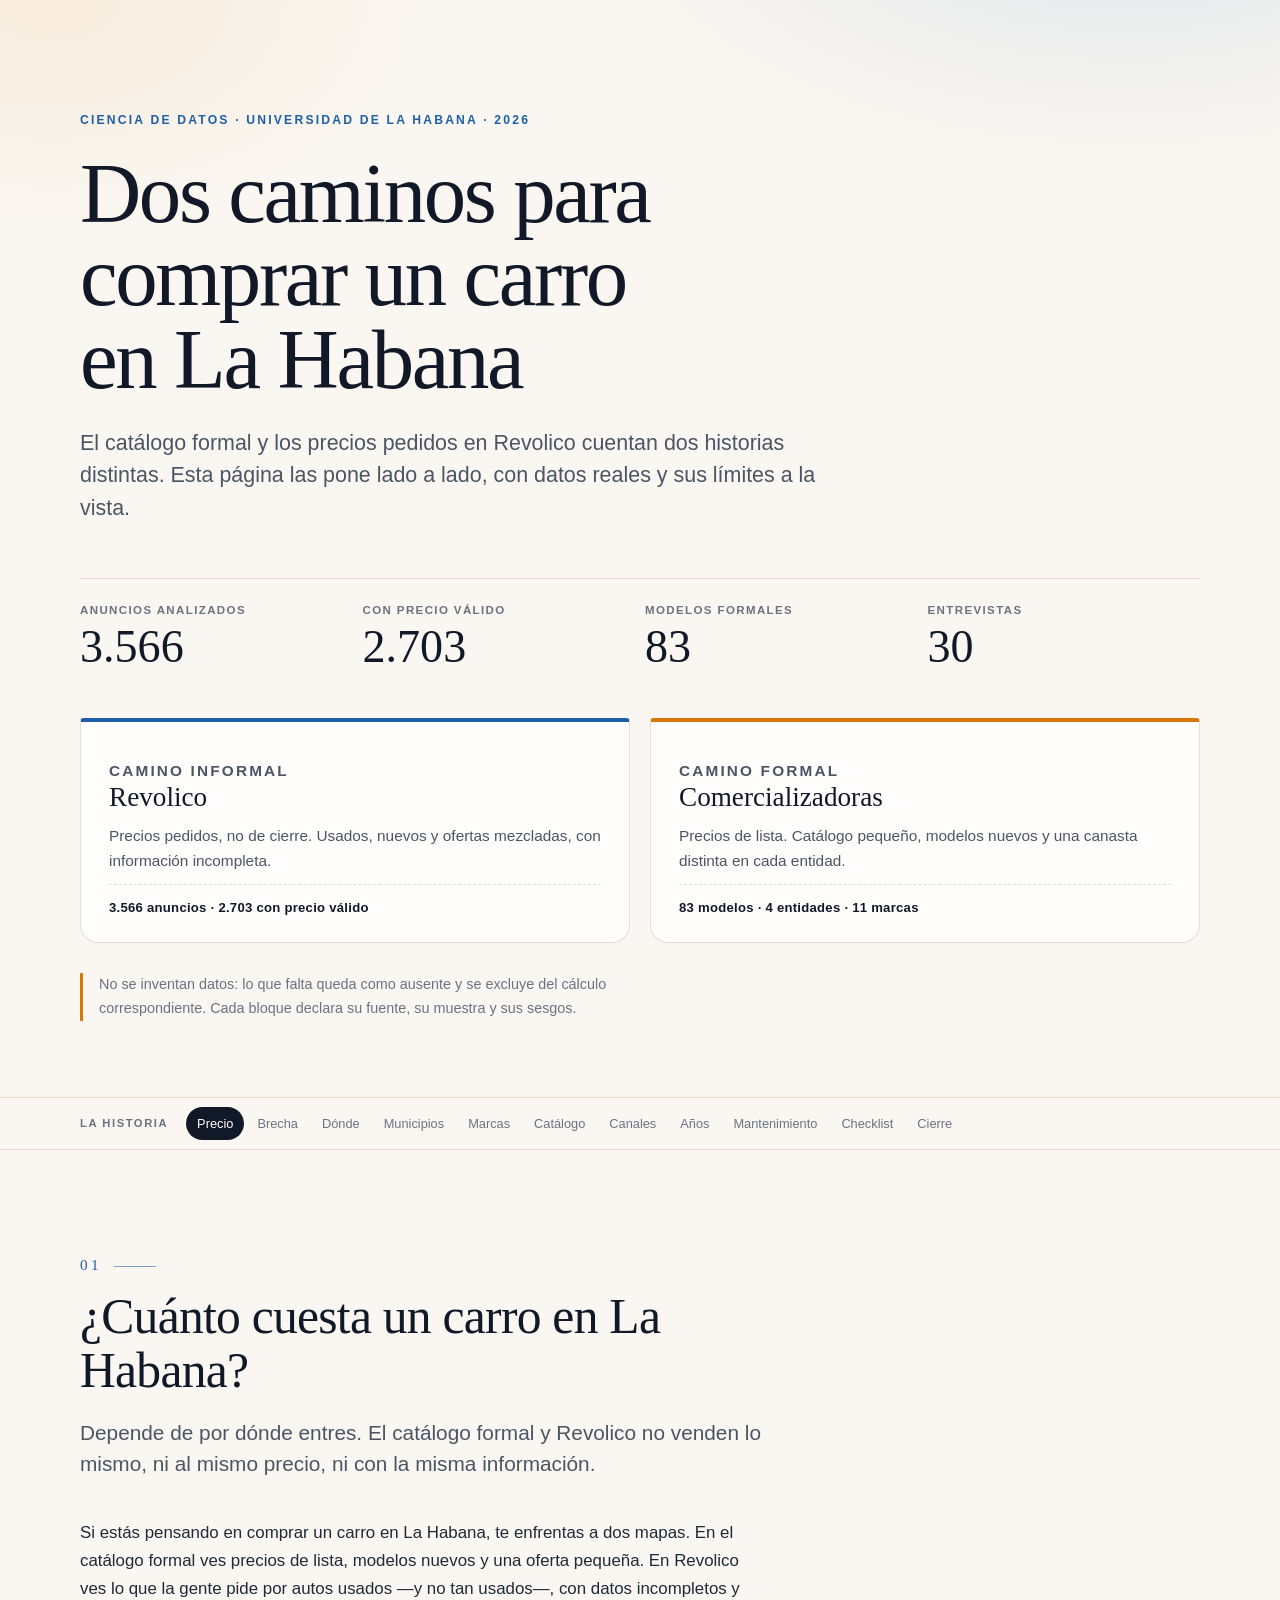
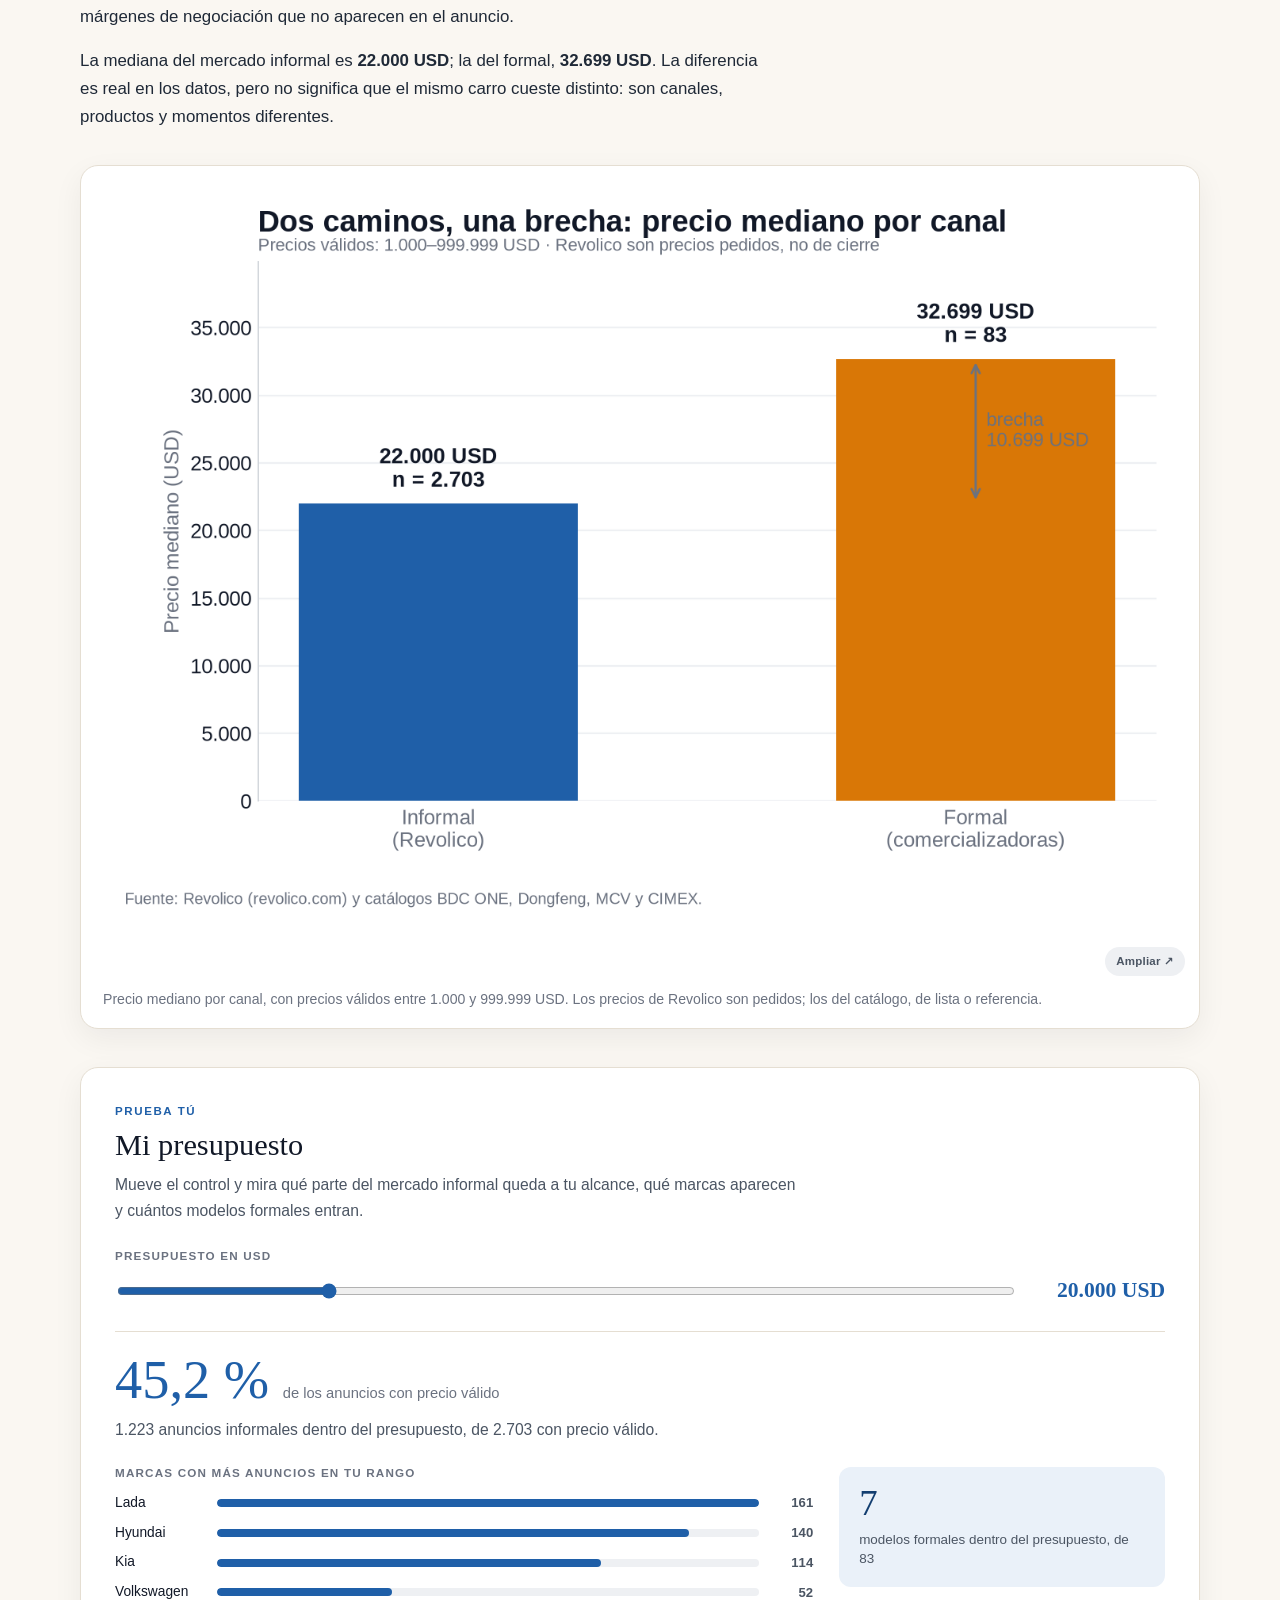
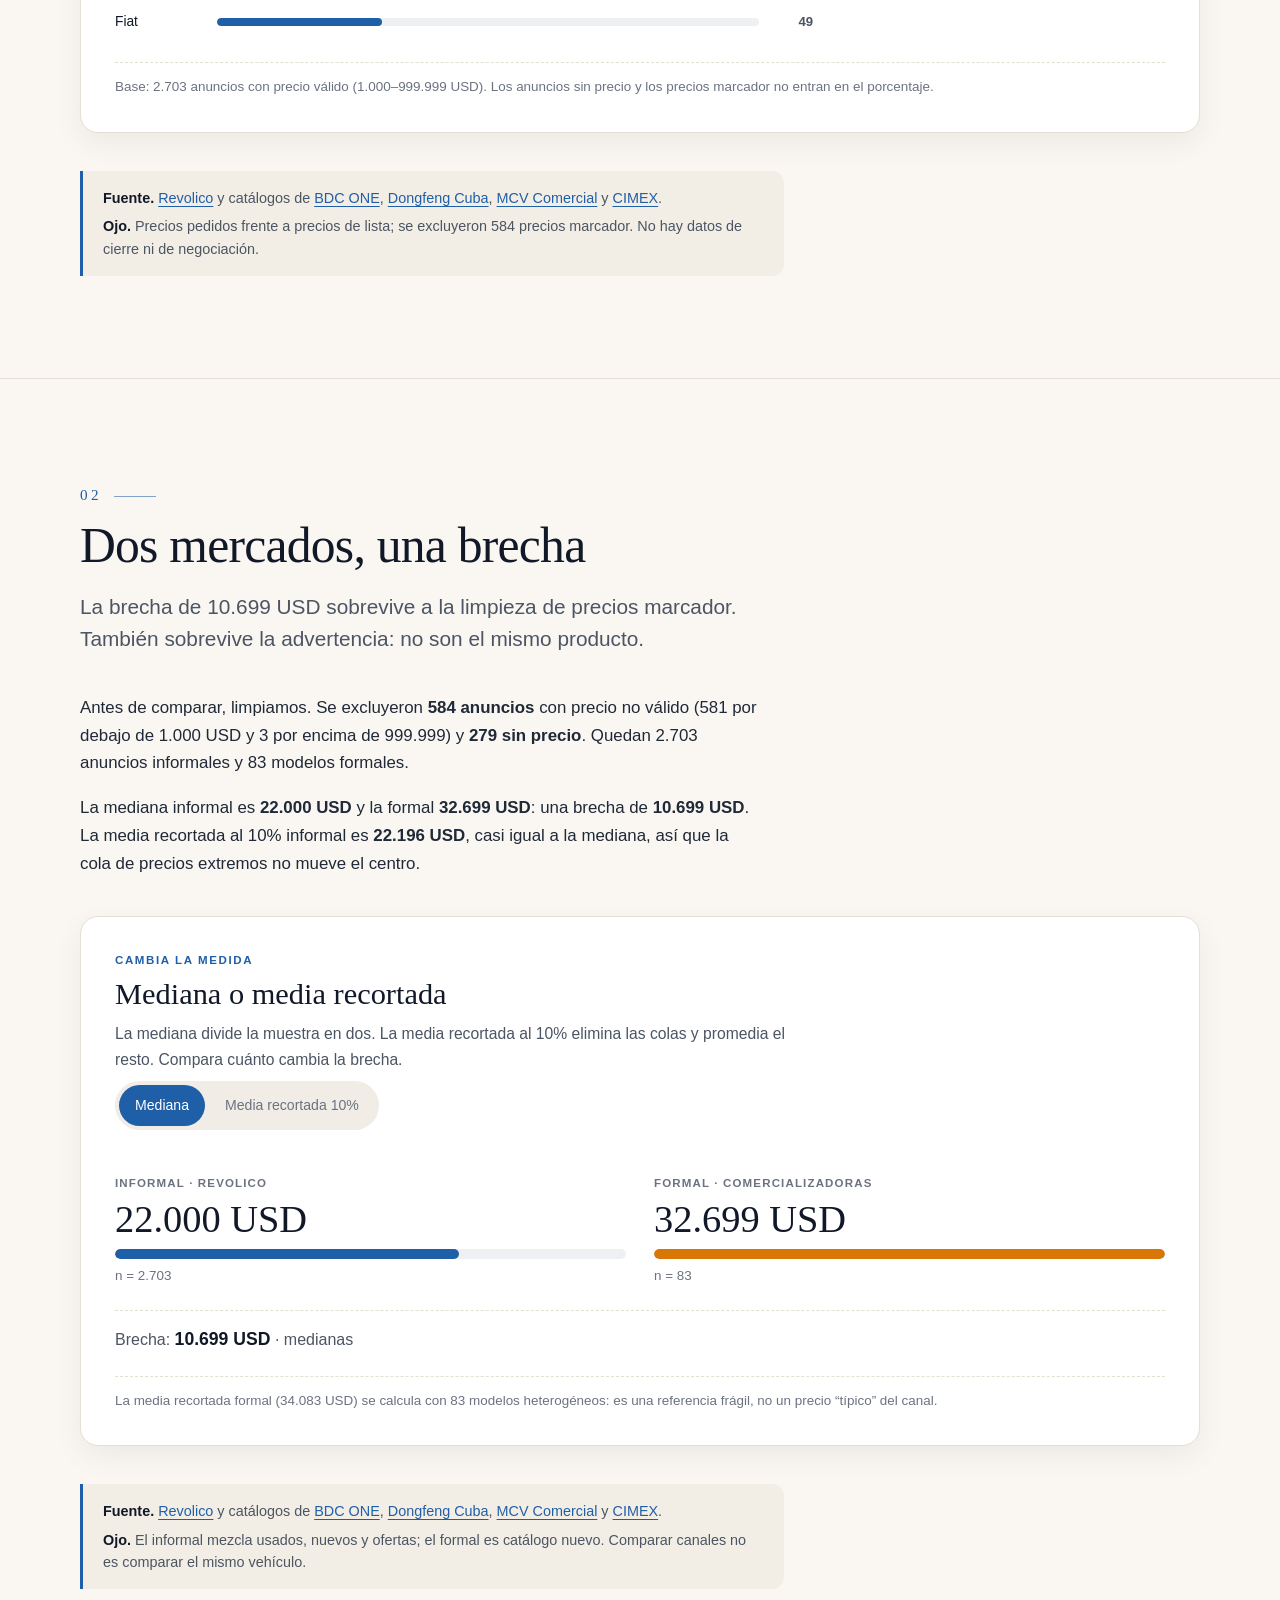
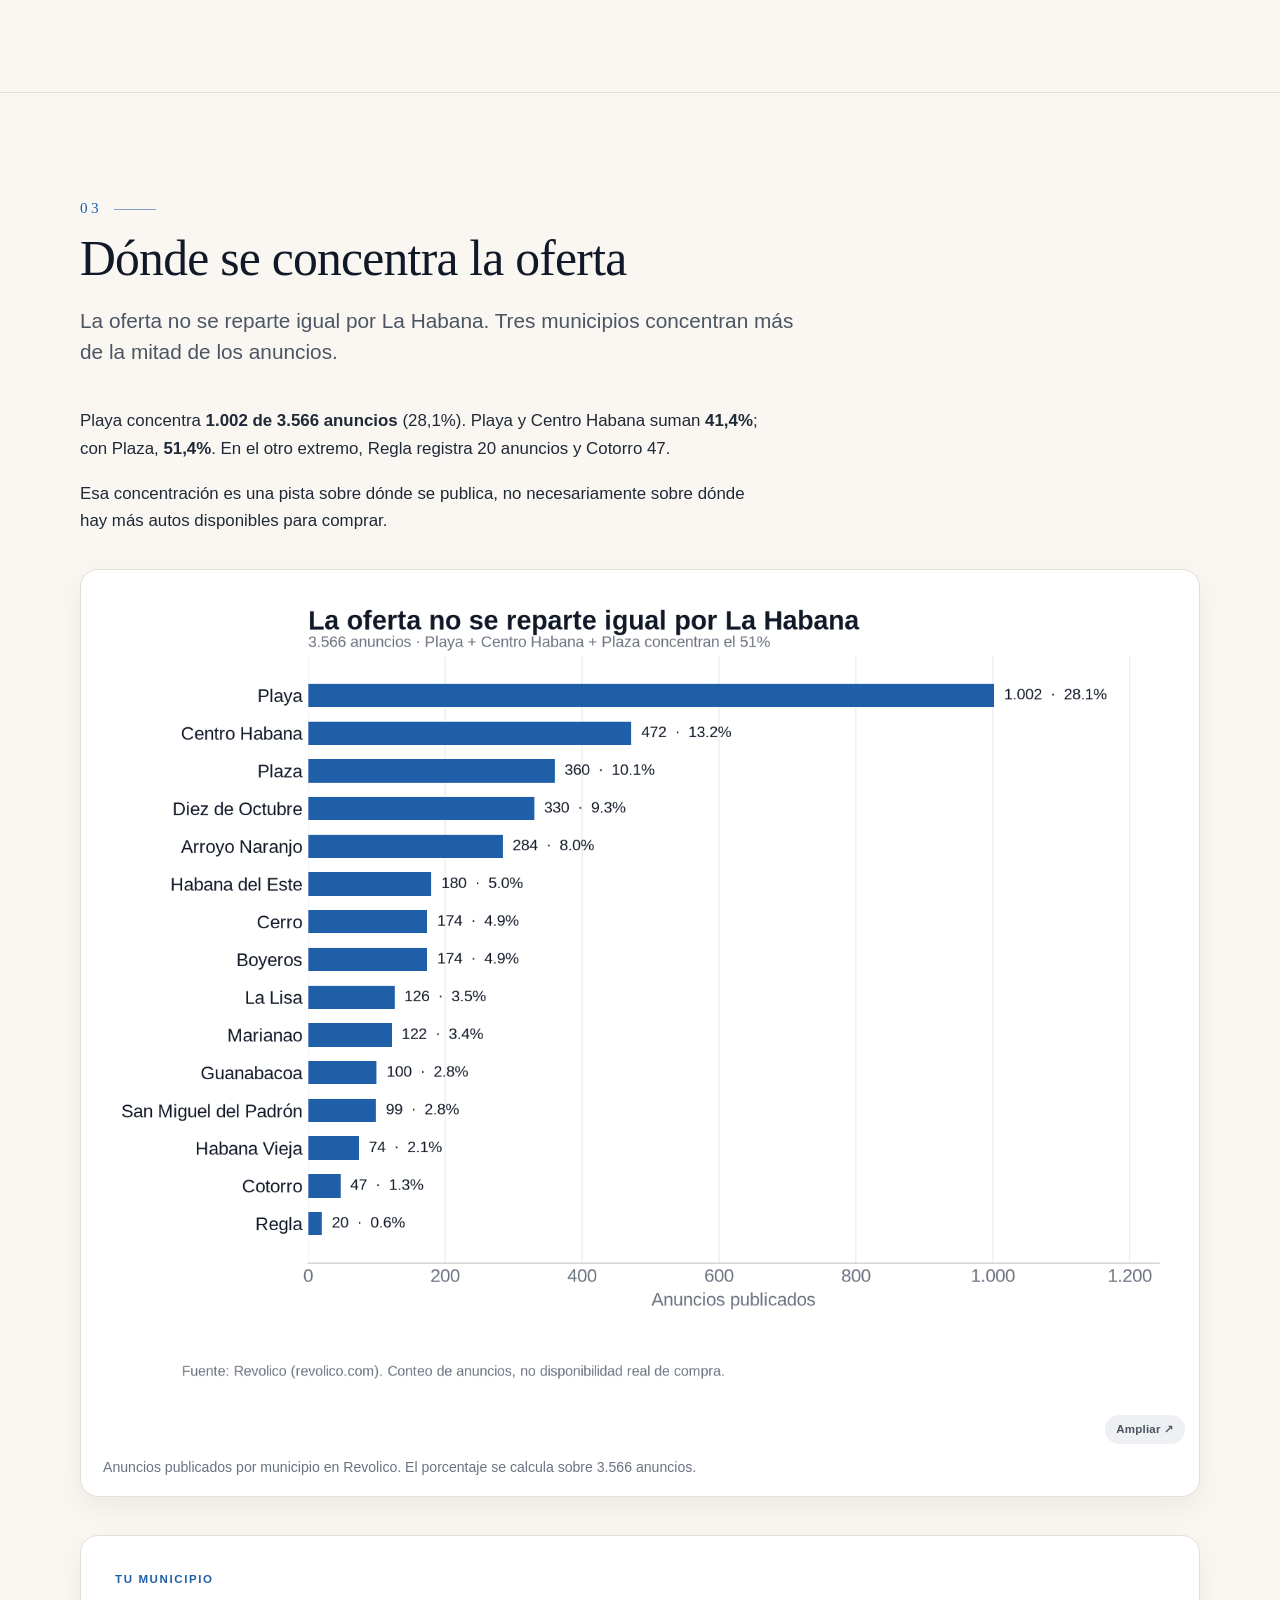
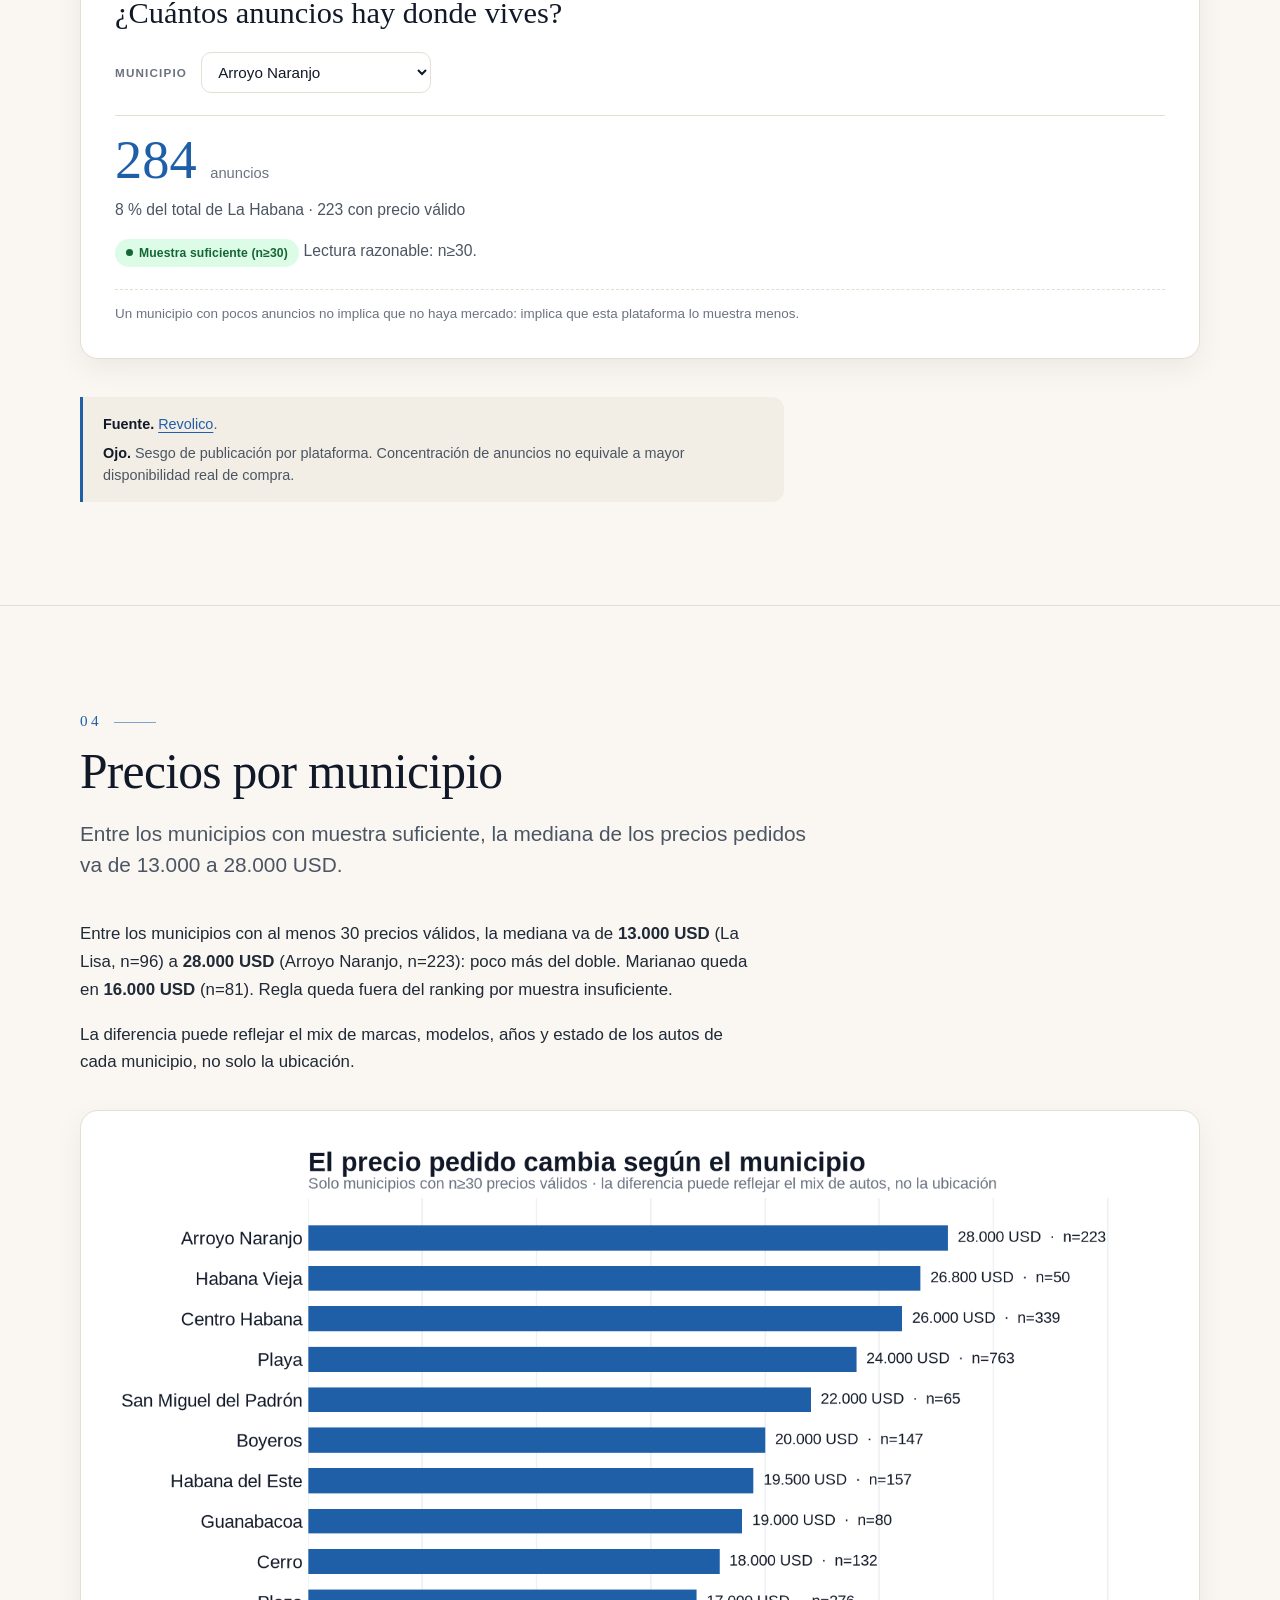
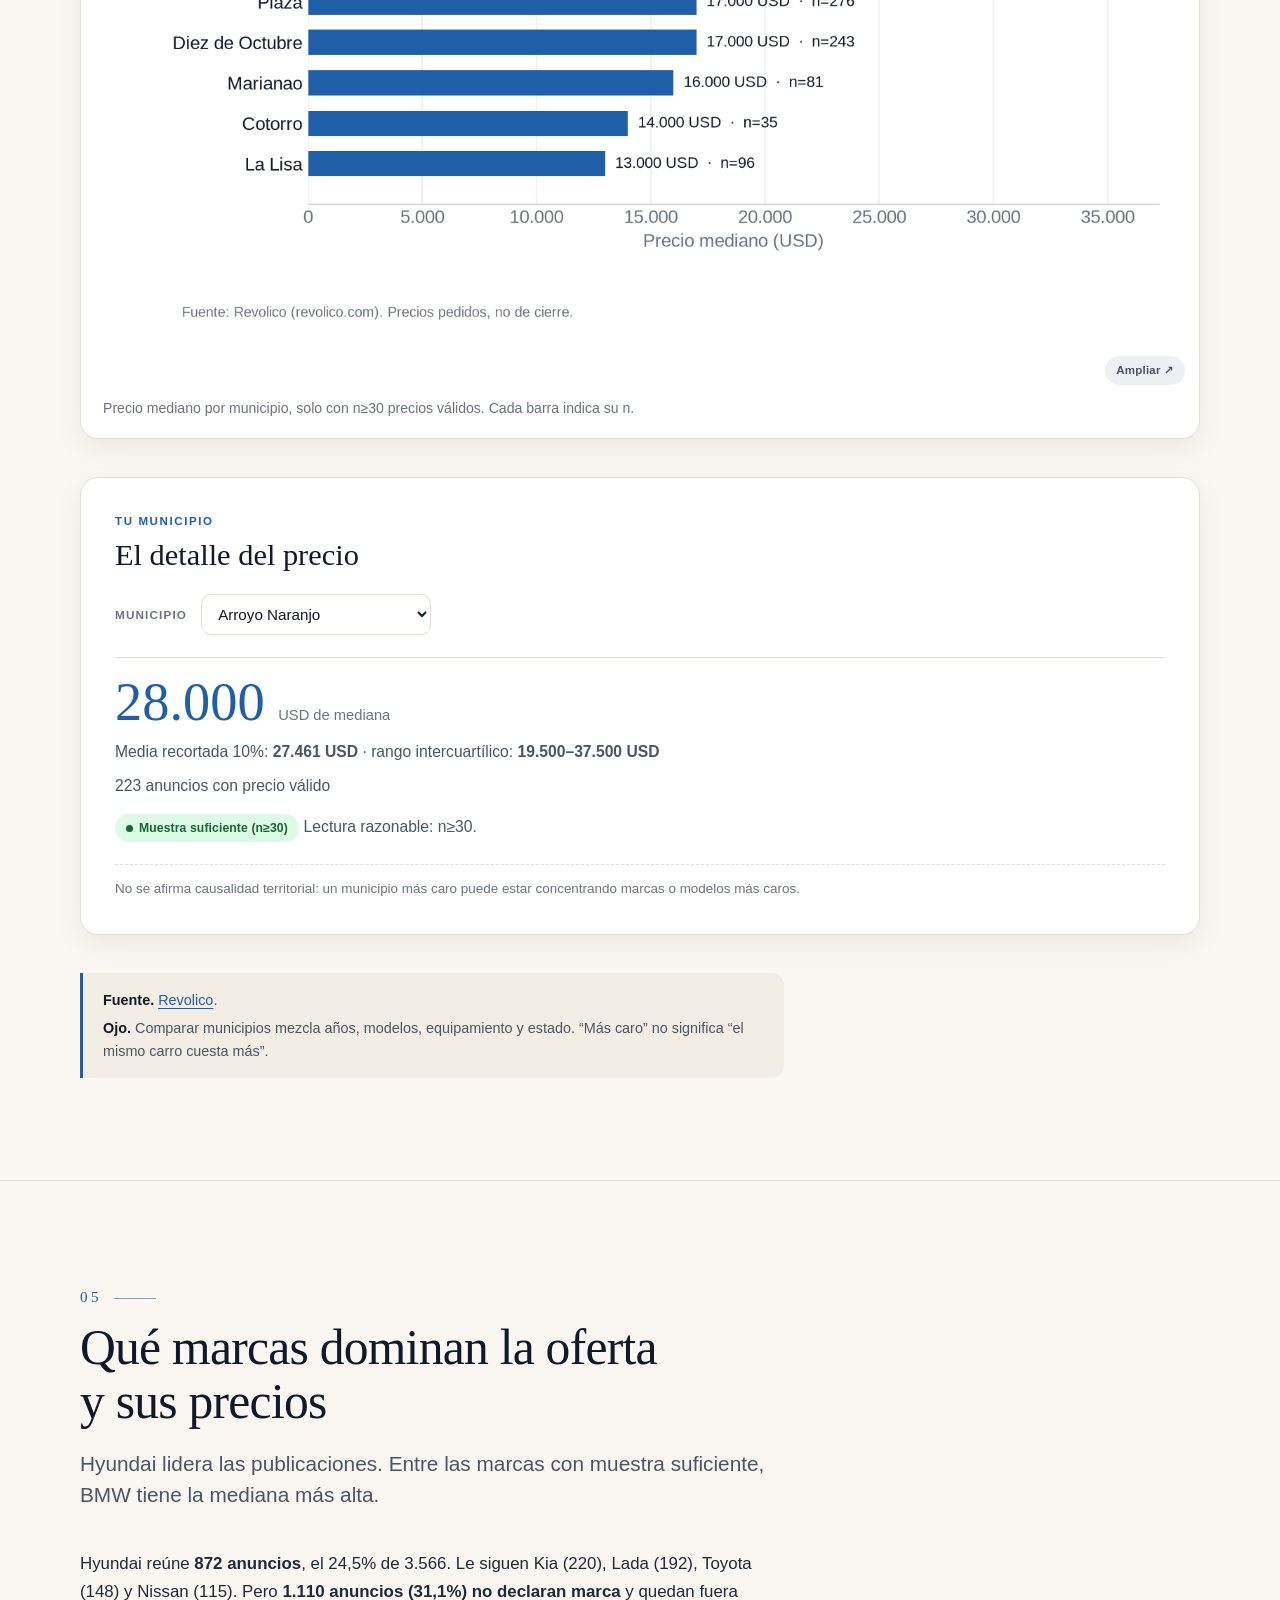
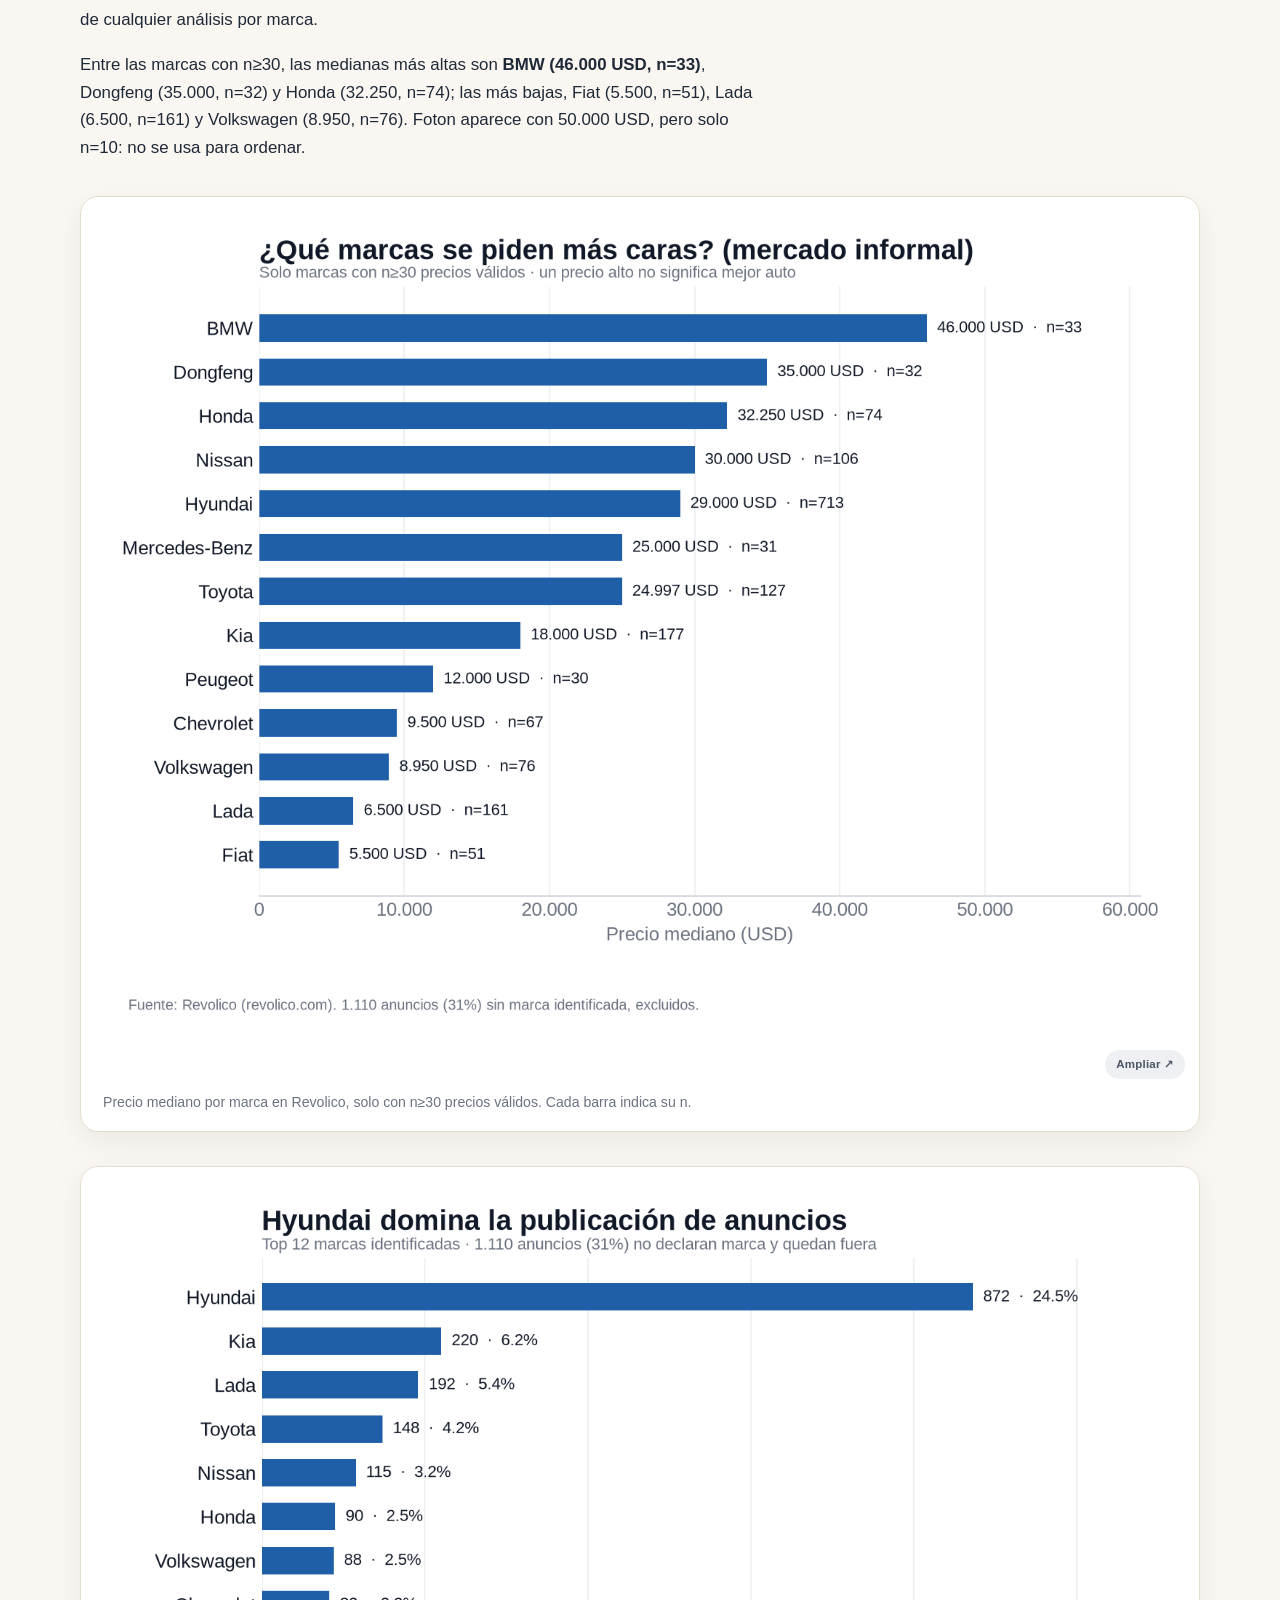
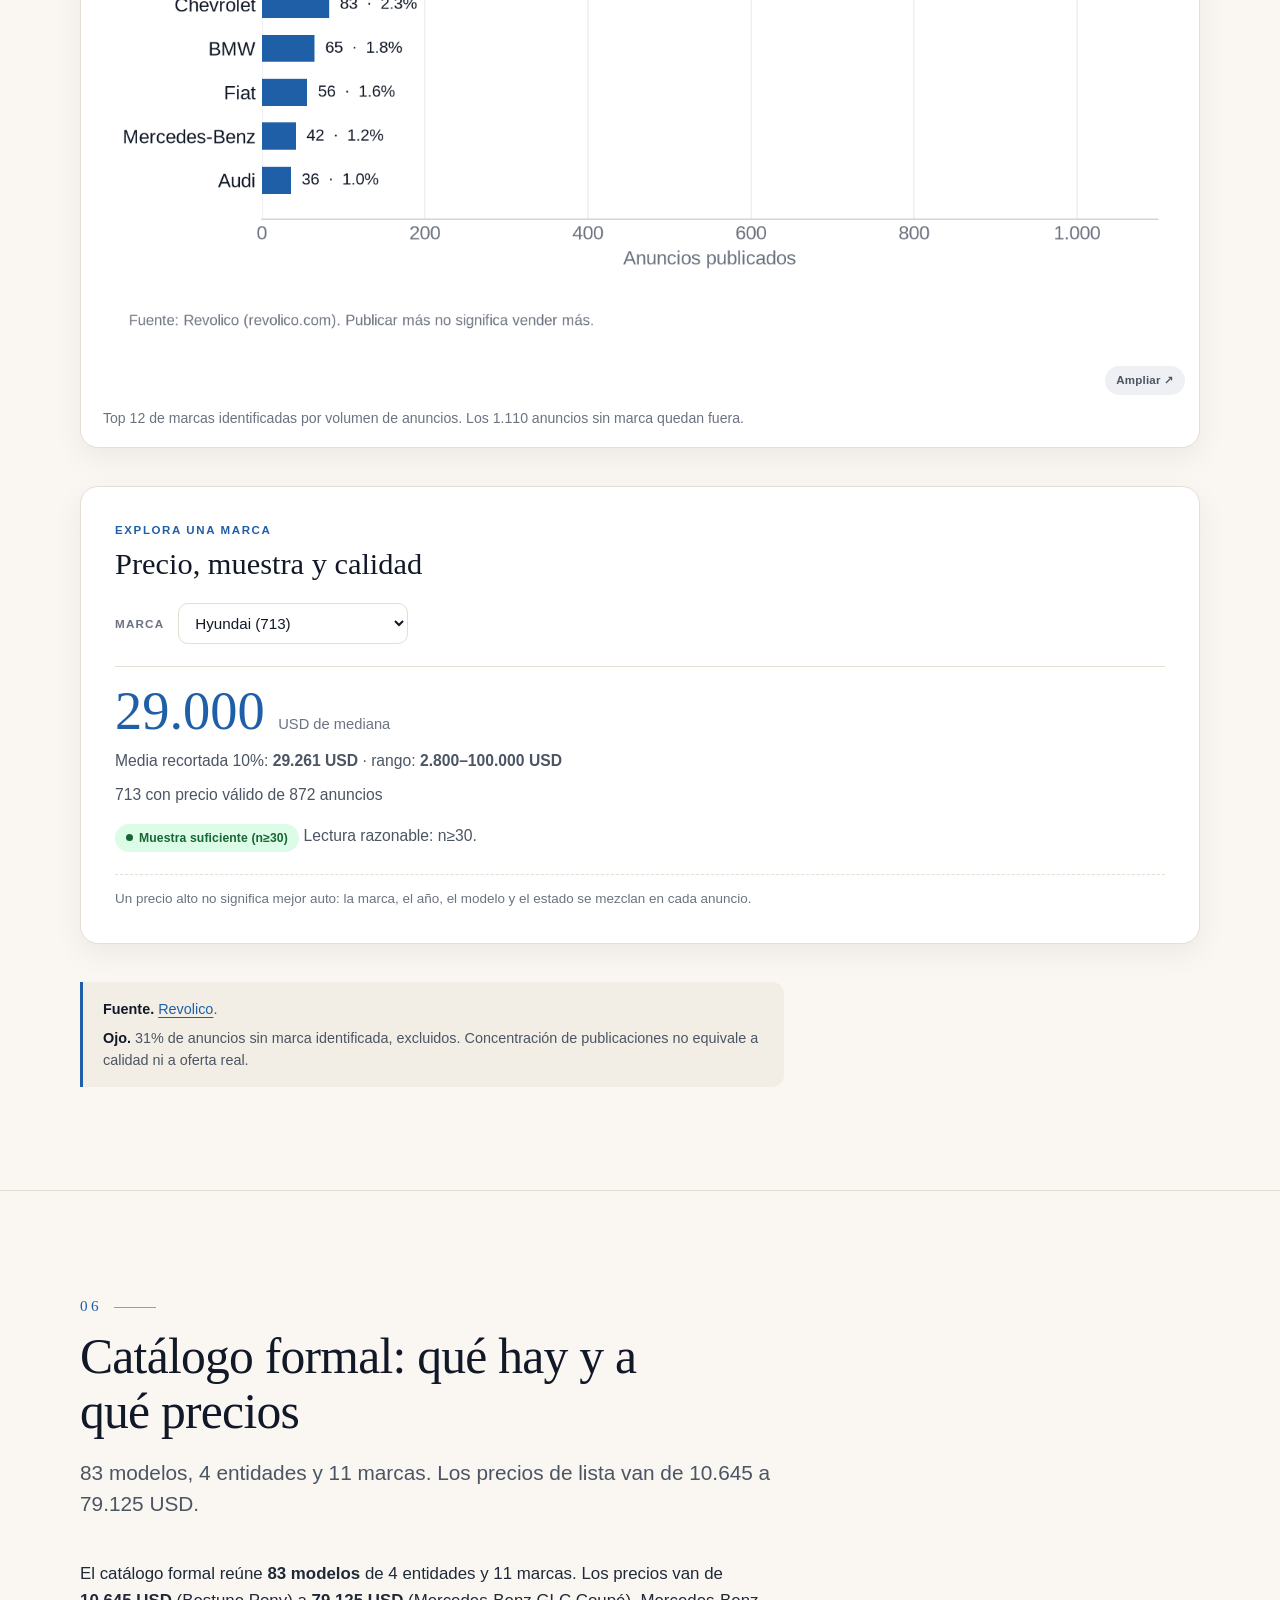
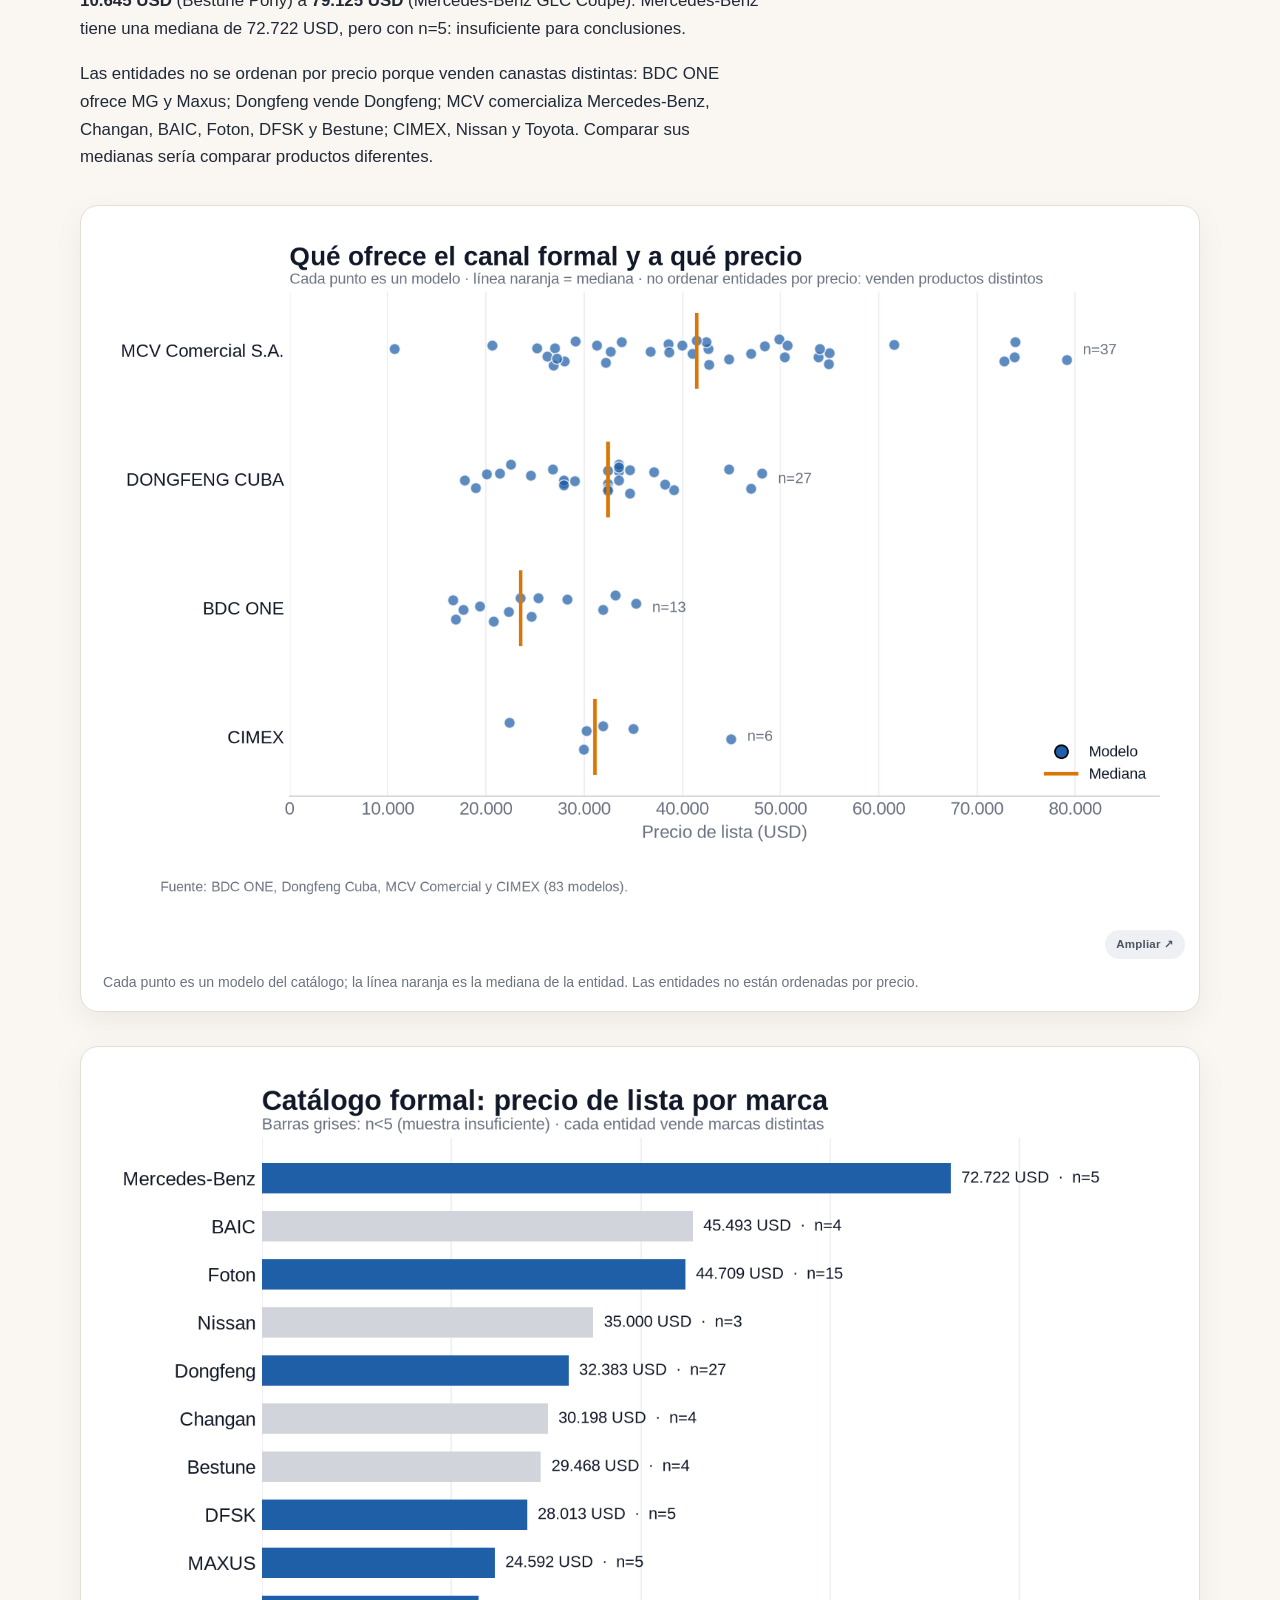
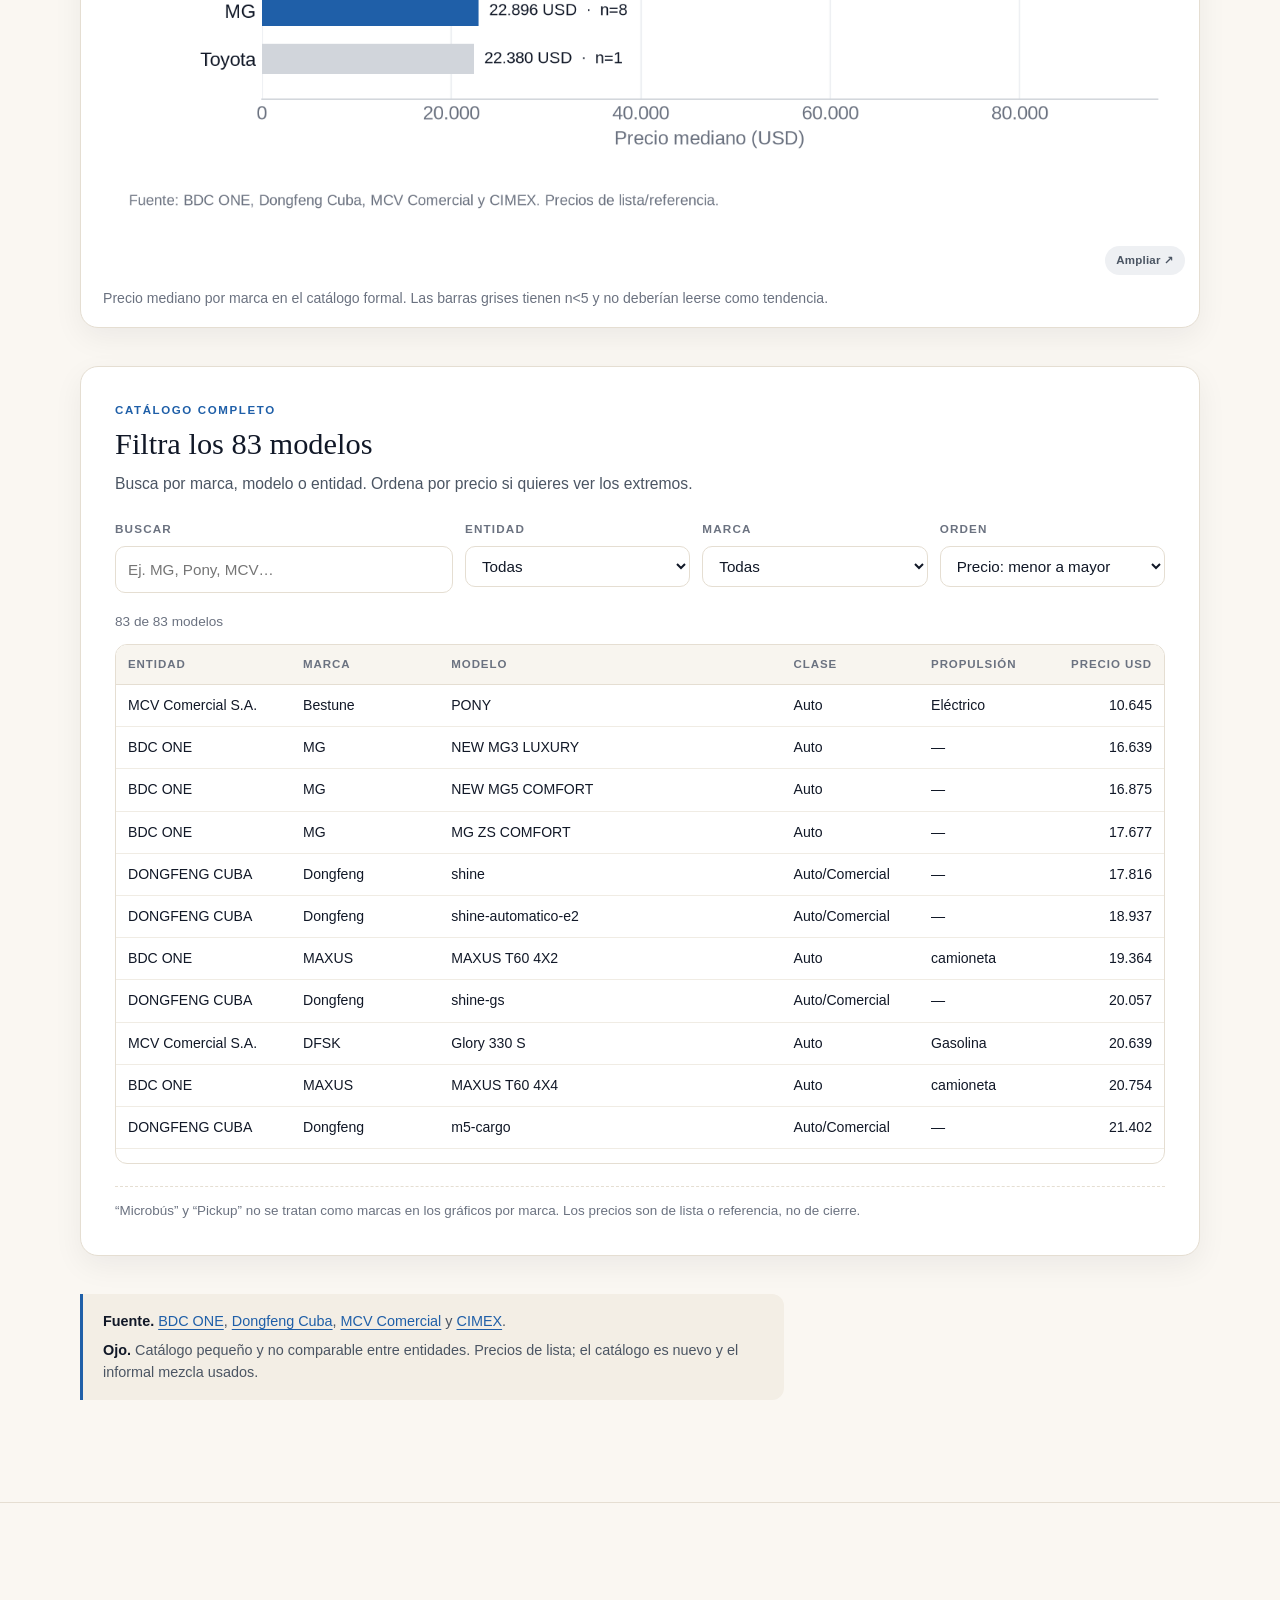
==== web/index.html @ fd392e7e "Subiendo web" ====
<!doctype html>
<html lang="es">
<head>
  <meta charset="utf-8">
  <meta name="viewport" content="width=device-width, initial-scale=1">
  <title>Dos caminos para comprar un carro en La Habana</title>
  <meta name="description" content="Historia de datos sobre el mercado automotriz de La Habana: precios del canal formal e informal, municipios, marcas, antigüedad y costo de mantenimiento.">
  <meta name="theme-color" content="#FAF7F2">
  <link rel="stylesheet" href="assets/css/estilos.css">
</head>
<body>
  <a class="saltar" href="#contenido">Saltar al contenido</a>
  <div class="progreso" aria-hidden="true"><span id="progreso"></span></div>

  <header class="portada" id="inicio">
    <div class="contenedor">
      <p class="eyebrow">Ciencia de Datos · Universidad de La Habana · 2026</p>
      <h1>Dos caminos para comprar un carro en La Habana</h1>
      <p class="dek">El catálogo formal y los precios pedidos en Revolico cuentan dos historias distintas. Esta página las pone lado a lado, con datos reales y sus límites a la vista.</p>

      <dl class="cifras" aria-label="Cifras de la investigación">
        <div><dt>Anuncios analizados</dt><dd>3.566</dd></div>
        <div><dt>Con precio válido</dt><dd>2.703</dd></div>
        <div><dt>Modelos formales</dt><dd>83</dd></div>
        <div><dt>Entrevistas</dt><dd>30</dd></div>
      </dl>

      <div class="caminos">
        <article class="camino camino--informal">
          <p class="camino__etiqueta">Camino informal</p>
          <h2>Revolico</h2>
          <p>Precios pedidos, no de cierre. Usados, nuevos y ofertas mezcladas, con información incompleta.</p>
          <p class="camino__dato">3.566 anuncios · 2.703 con precio válido</p>
        </article>
        <article class="camino camino--formal">
          <p class="camino__etiqueta">Camino formal</p>
          <h2>Comercializadoras</h2>
          <p>Precios de lista. Catálogo pequeño, modelos nuevos y una canasta distinta en cada entidad.</p>
          <p class="camino__dato">83 modelos · 4 entidades · 11 marcas</p>
        </article>
      </div>

      <p class="portada__nota">No se inventan datos: lo que falta queda como ausente y se excluye del cálculo correspondiente. Cada bloque declara su fuente, su muestra y sus sesgos.</p>
    </div>
  </header>

  <nav class="indice" aria-label="Índice de la historia">
    <div class="contenedor indice__interior">
      <span class="indice__titulo">La historia</span>
      <ol>
        <li><a href="#bloque-1">Precio</a></li>
        <li><a href="#bloque-2">Brecha</a></li>
        <li><a href="#bloque-3">Dónde</a></li>
        <li><a href="#bloque-4">Municipios</a></li>
        <li><a href="#bloque-5">Marcas</a></li>
        <li><a href="#bloque-6">Catálogo</a></li>
        <li><a href="#bloque-7">Canales</a></li>
        <li><a href="#bloque-8">Años</a></li>
        <li><a href="#bloque-9">Mantenimiento</a></li>
        <li><a href="#bloque-10">Checklist</a></li>
        <li><a href="#bloque-11">Cierre</a></li>
      </ol>
    </div>
  </nav>

  <main id="contenido">
    <!-- BLOQUE 1 -->
    <section class="bloque" id="bloque-1" aria-labelledby="t1">
      <div class="contenedor">
        <header class="bloque__cabecera">
          <p class="bloque__numero">01</p>
          <h2 id="t1">¿Cuánto cuesta un carro en La Habana?</h2>
          <p class="entradilla">Depende de por dónde entres. El catálogo formal y Revolico no venden lo mismo, ni al mismo precio, ni con la misma información.</p>
        </header>

        <div class="prosa">
          <p>Si estás pensando en comprar un carro en La Habana, te enfrentas a dos mapas. En el catálogo formal ves precios de lista, modelos nuevos y una oferta pequeña. En Revolico ves lo que la gente pide por autos usados —y no tan usados—, con datos incompletos y márgenes de negociación que no aparecen en el anuncio.</p>
          <p>La mediana del mercado informal es <strong>22.000 USD</strong>; la del formal, <strong>32.699 USD</strong>. La diferencia es real en los datos, pero no significa que el mismo carro cueste distinto: son canales, productos y momentos diferentes.</p>
        </div>

        <figure class="figura">
          <img src="img/01_brecha_formal_vs_informal.png" alt="Gráfico de barras: precio mediano informal de 22.000 USD con 2.703 anuncios, frente a 32.699 USD formal con 83 modelos; la brecha es de 10.699 USD." width="1375" height="955" decoding="async">
          <figcaption>Precio mediano por canal, con precios válidos entre 1.000 y 999.999 USD. Los precios de Revolico son pedidos; los del catálogo, de lista o referencia.</figcaption>
        </figure>

        <section class="interactivo" aria-labelledby="t-presupuesto">
          <header class="interactivo__cabecera">
            <p class="interactivo__etiqueta">Prueba tú</p>
            <h3 id="t-presupuesto">Mi presupuesto</h3>
            <p>Mueve el control y mira qué parte del mercado informal queda a tu alcance, qué marcas aparecen y cuántos modelos formales entran.</p>
          </header>

          <div class="control">
            <label for="presupuesto">Presupuesto en USD</label>
            <div class="control__fila">
              <input type="range" id="presupuesto" min="2000" max="80000" step="500" value="20000">
              <output for="presupuesto" id="presupuesto-valor" class="control__valor">20.000 USD</output>
            </div>
          </div>

          <div class="resultado" aria-live="polite">
            <p class="resultado__grande"><span id="presupuesto-pct">45,2 %</span> <span class="resultado__sufijo">de los anuncios con precio válido</span></p>
            <p id="presupuesto-resumen" class="resultado__texto">1.223 anuncios informales dentro del presupuesto.</p>
            <div class="columnas">
              <div>
                <h4>Marcas con más anuncios en tu rango</h4>
                <ul id="presupuesto-marcas" class="lista-barras"></ul>
              </div>
              <div class="tarjeta-cifra">
                <p class="tarjeta-cifra__numero" id="presupuesto-formales">7</p>
                <p class="tarjeta-cifra__texto">modelos formales dentro del presupuesto, de 83</p>
              </div>
            </div>
          </div>
          <p class="interactivo__nota">Base: 2.703 anuncios con precio válido (1.000–999.999 USD). Los anuncios sin precio y los precios marcador no entran en el porcentaje.</p>
        </section>

        <aside class="metodo">
          <p><strong>Fuente.</strong> <a href="https://www.revolico.com" target="_blank" rel="noopener noreferrer">Revolico</a> y catálogos de <a href="https://bdcone.online" target="_blank" rel="noopener noreferrer">BDC ONE</a>, <a href="https://dongfengqba.com" target="_blank" rel="noopener noreferrer">Dongfeng Cuba</a>, <a href="https://mcvcommercial.com" target="_blank" rel="noopener noreferrer">MCV Comercial</a> y <a href="https://cimex.cu" target="_blank" rel="noopener noreferrer">CIMEX</a>.</p>
          <p><strong>Ojo.</strong> Precios pedidos frente a precios de lista; se excluyeron 584 precios marcador. No hay datos de cierre ni de negociación.</p>
        </aside>
      </div>
    </section>

    <!-- BLOQUE 2 -->
    <section class="bloque" id="bloque-2" aria-labelledby="t2">
      <div class="contenedor">
        <header class="bloque__cabecera">
          <p class="bloque__numero">02</p>
          <h2 id="t2">Dos mercados, una brecha</h2>
          <p class="entradilla">La brecha de 10.699 USD sobrevive a la limpieza de precios marcador. También sobrevive la advertencia: no son el mismo producto.</p>
        </header>

        <div class="prosa">
          <p>Antes de comparar, limpiamos. Se excluyeron <strong>584 anuncios</strong> con precio no válido (581 por debajo de 1.000 USD y 3 por encima de 999.999) y <strong>279 sin precio</strong>. Quedan 2.703 anuncios informales y 83 modelos formales.</p>
          <p>La mediana informal es <strong>22.000 USD</strong> y la formal <strong>32.699 USD</strong>: una brecha de <strong>10.699 USD</strong>. La media recortada al 10% informal es <strong>22.196 USD</strong>, casi igual a la mediana, así que la cola de precios extremos no mueve el centro.</p>
        </div>

        <section class="interactivo" aria-labelledby="t-variante">
          <header class="interactivo__cabecera">
            <p class="interactivo__etiqueta">Cambia la medida</p>
            <h3 id="t-variante">Mediana o media recortada</h3>
            <p>La mediana divide la muestra en dos. La media recortada al 10% elimina las colas y promedia el resto. Compara cuánto cambia la brecha.</p>
          </header>

          <div class="segmentado" role="group" aria-label="Medida de precio">
            <button type="button" class="segmentado__boton activo" data-variante="mediana" aria-pressed="true">Mediana</button>
            <button type="button" class="segmentado__boton" data-variante="recortada" aria-pressed="false">Media recortada 10%</button>
          </div>

          <div class="comparador" aria-live="polite">
            <div class="comparador__lado">
              <p class="comparador__canal">Informal · Revolico</p>
              <p class="comparador__numero" id="brecha-informal">22.000 USD</p>
              <div class="barra"><span id="barra-informal" style="width:67%"></span></div>
              <p class="comparador__n">n = 2.703</p>
            </div>
            <div class="comparador__lado">
              <p class="comparador__canal">Formal · comercializadoras</p>
              <p class="comparador__numero" id="brecha-formal">32.699 USD</p>
              <div class="barra"><span id="barra-formal" style="width:100%"></span></div>
              <p class="comparador__n">n = 83</p>
            </div>
          </div>
          <p class="comparador__diferencia">Brecha: <strong id="brecha-diferencia">10.699 USD</strong> <span id="brecha-etiqueta">· medianas</span></p>
          <p class="interactivo__nota">La media recortada formal (34.083 USD) se calcula con 83 modelos heterogéneos: es una referencia frágil, no un precio “típico” del canal.</p>
        </section>

        <aside class="metodo">
          <p><strong>Fuente.</strong> <a href="https://www.revolico.com" target="_blank" rel="noopener noreferrer">Revolico</a> y catálogos de <a href="https://bdcone.online" target="_blank" rel="noopener noreferrer">BDC ONE</a>, <a href="https://dongfengqba.com" target="_blank" rel="noopener noreferrer">Dongfeng Cuba</a>, <a href="https://mcvcommercial.com" target="_blank" rel="noopener noreferrer">MCV Comercial</a> y <a href="https://cimex.cu" target="_blank" rel="noopener noreferrer">CIMEX</a>.</p>
          <p><strong>Ojo.</strong> El informal mezcla usados, nuevos y ofertas; el formal es catálogo nuevo. Comparar canales no es comparar el mismo vehículo.</p>
        </aside>
      </div>
    </section>

    <!-- BLOQUE 3 -->
    <section class="bloque" id="bloque-3" aria-labelledby="t3">
      <div class="contenedor">
        <header class="bloque__cabecera">
          <p class="bloque__numero">03</p>
          <h2 id="t3">Dónde se concentra la oferta</h2>
          <p class="entradilla">La oferta no se reparte igual por La Habana. Tres municipios concentran más de la mitad de los anuncios.</p>
        </header>

        <div class="prosa">
          <p>Playa concentra <strong>1.002 de 3.566 anuncios</strong> (28,1%). Playa y Centro Habana suman <strong>41,4%</strong>; con Plaza, <strong>51,4%</strong>. En el otro extremo, Regla registra 20 anuncios y Cotorro 47.</p>
          <p>Esa concentración es una pista sobre dónde se publica, no necesariamente sobre dónde hay más autos disponibles para comprar.</p>
        </div>

        <figure class="figura">
          <img src="img/a_estructura_concentracion_municipio.png" alt="Barras horizontales con los anuncios por municipio: Playa 1.002, Centro Habana 472, Plaza 360, Diez de Octubre 330 y el resto por debajo." width="1553" height="1169" loading="lazy" decoding="async">
          <figcaption>Anuncios publicados por municipio en Revolico. El porcentaje se calcula sobre 3.566 anuncios.</figcaption>
        </figure>

        <section class="interactivo" aria-labelledby="t-municipio-conteo">
          <header class="interactivo__cabecera">
            <p class="interactivo__etiqueta">Tu municipio</p>
            <h3 id="t-municipio-conteo">¿Cuántos anuncios hay donde vives?</h3>
          </header>
          <div class="control control--inline">
            <label for="municipio-conteo">Municipio</label>
            <select id="municipio-conteo"></select>
          </div>
          <div class="resultado resultado--compacto" aria-live="polite">
            <p class="resultado__grande"><span id="mc-anuncios">1.002</span> <span class="resultado__sufijo">anuncios</span></p>
            <p class="resultado__texto"><span id="mc-pct">28,1 %</span> del total de La Habana · <span id="mc-precio-n">763</span> con precio válido</p>
            <p id="mc-calidad" class="calidad"></p>
          </div>
          <p class="interactivo__nota">Un municipio con pocos anuncios no implica que no haya mercado: implica que esta plataforma lo muestra menos.</p>
        </section>

        <aside class="metodo">
          <p><strong>Fuente.</strong> <a href="https://www.revolico.com" target="_blank" rel="noopener noreferrer">Revolico</a>.</p>
          <p><strong>Ojo.</strong> Sesgo de publicación por plataforma. Concentración de anuncios no equivale a mayor disponibilidad real de compra.</p>
        </aside>
      </div>
    </section>

    <!-- BLOQUE 4 -->
    <section class="bloque" id="bloque-4" aria-labelledby="t4">
      <div class="contenedor">
        <header class="bloque__cabecera">
          <p class="bloque__numero">04</p>
          <h2 id="t4">Precios por municipio</h2>
          <p class="entradilla">Entre los municipios con muestra suficiente, la mediana de los precios pedidos va de 13.000 a 28.000 USD.</p>
        </header>

        <div class="prosa">
          <p>Entre los municipios con al menos 30 precios válidos, la mediana va de <strong>13.000 USD</strong> (La Lisa, n=96) a <strong>28.000 USD</strong> (Arroyo Naranjo, n=223): poco más del doble. Marianao queda en <strong>16.000 USD</strong> (n=81). Regla queda fuera del ranking por muestra insuficiente.</p>
          <p>La diferencia puede reflejar el mix de marcas, modelos, años y estado de los autos de cada municipio, no solo la ubicación.</p>
        </div>

        <figure class="figura">
          <img src="img/02_mediana_precio_por_municipio.png" alt="Barras horizontales del precio mediano por municipio: Arroyo Naranjo 28.000, Habana Vieja 26.800, Centro Habana 26.000, Playa 24.000 y La Lisa 13.000." width="1553" height="1170" loading="lazy" decoding="async">
          <figcaption>Precio mediano por municipio, solo con n≥30 precios válidos. Cada barra indica su n.</figcaption>
        </figure>

        <section class="interactivo" aria-labelledby="t-municipio-precio">
          <header class="interactivo__cabecera">
            <p class="interactivo__etiqueta">Tu municipio</p>
            <h3 id="t-municipio-precio">El detalle del precio</h3>
          </header>
          <div class="control control--inline">
            <label for="municipio-precio">Municipio</label>
            <select id="municipio-precio"></select>
          </div>
          <div class="resultado resultado--compacto" aria-live="polite">
            <p class="resultado__grande"><span id="mp-mediana">24.000</span> <span class="resultado__sufijo">USD de mediana</span></p>
            <p class="resultado__texto">Media recortada 10%: <strong id="mp-recortada">24.793 USD</strong> · rango intercuartílico: <strong id="mp-rango">15.000–35.000 USD</strong></p>
            <p class="resultado__texto"><span id="mp-n">763</span> anuncios con precio válido</p>
            <p id="mp-calidad" class="calidad"></p>
          </div>
          <p class="interactivo__nota">No se afirma causalidad territorial: un municipio más caro puede estar concentrando marcas o modelos más caros.</p>
        </section>

        <aside class="metodo">
          <p><strong>Fuente.</strong> <a href="https://www.revolico.com" target="_blank" rel="noopener noreferrer">Revolico</a>.</p>
          <p><strong>Ojo.</strong> Comparar municipios mezcla años, modelos, equipamiento y estado. “Más caro” no significa “el mismo carro cuesta más”.</p>
        </aside>
      </div>
    </section>

    <!-- BLOQUE 5 -->
    <section class="bloque" id="bloque-5" aria-labelledby="t5">
      <div class="contenedor">
        <header class="bloque__cabecera">
          <p class="bloque__numero">05</p>
          <h2 id="t5">Qué marcas dominan la oferta y sus precios</h2>
          <p class="entradilla">Hyundai lidera las publicaciones. Entre las marcas con muestra suficiente, BMW tiene la mediana más alta.</p>
        </header>

        <div class="prosa">
          <p>Hyundai reúne <strong>872 anuncios</strong>, el 24,5% de 3.566. Le siguen Kia (220), Lada (192), Toyota (148) y Nissan (115). Pero <strong>1.110 anuncios (31,1%) no declaran marca</strong> y quedan fuera de cualquier análisis por marca.</p>
          <p>Entre las marcas con n≥30, las medianas más altas son <strong>BMW (46.000 USD, n=33)</strong>, Dongfeng (35.000, n=32) y Honda (32.250, n=74); las más bajas, Fiat (5.500, n=51), Lada (6.500, n=161) y Volkswagen (8.950, n=76). Foton aparece con 50.000 USD, pero solo n=10: no se usa para ordenar.</p>
        </div>

        <figure class="figura">
          <img src="img/03_precio_por_marca_informal.png" alt="Barras horizontales del precio mediano por marca en el mercado informal, solo marcas con n≥30. BMW 46.000, Dongfeng 35.000, Honda 32.250, Nissan 30.000, Hyundai 29.000 y el resto por debajo." width="1499" height="1140" loading="lazy" decoding="async">
          <figcaption>Precio mediano por marca en Revolico, solo con n≥30 precios válidos. Cada barra indica su n.</figcaption>
        </figure>

        <figure class="figura">
          <img src="img/a_estructura_concentracion_marca.png" alt="Barras horizontales con el top 12 de marcas por número de anuncios: Hyundai 872, Kia 220, Lada 192, Toyota 148." width="1475" height="1048" loading="lazy" decoding="async">
          <figcaption>Top 12 de marcas identificadas por volumen de anuncios. Los 1.110 anuncios sin marca quedan fuera.</figcaption>
        </figure>

        <section class="interactivo" aria-labelledby="t-marca">
          <header class="interactivo__cabecera">
            <p class="interactivo__etiqueta">Explora una marca</p>
            <h3 id="t-marca">Precio, muestra y calidad</h3>
          </header>
          <div class="control control--inline">
            <label for="marca-select">Marca</label>
            <select id="marca-select"></select>
          </div>
          <div class="resultado resultado--compacto" aria-live="polite">
            <p class="resultado__grande"><span id="marca-mediana">29.000</span> <span class="resultado__sufijo">USD de mediana</span></p>
            <p class="resultado__texto">Media recortada 10%: <strong id="marca-recortada">29.261 USD</strong> · rango: <strong id="marca-rango">2.800–100.000 USD</strong></p>
            <p class="resultado__texto"><span id="marca-n">713</span> con precio válido de <span id="marca-anuncios">872</span> anuncios</p>
            <p id="marca-calidad" class="calidad"></p>
          </div>
          <p class="interactivo__nota">Un precio alto no significa mejor auto: la marca, el año, el modelo y el estado se mezclan en cada anuncio.</p>
        </section>

        <aside class="metodo">
          <p><strong>Fuente.</strong> <a href="https://www.revolico.com" target="_blank" rel="noopener noreferrer">Revolico</a>.</p>
          <p><strong>Ojo.</strong> 31% de anuncios sin marca identificada, excluidos. Concentración de publicaciones no equivale a calidad ni a oferta real.</p>
        </aside>
      </div>
    </section>

    <!-- BLOQUE 6 -->
    <section class="bloque" id="bloque-6" aria-labelledby="t6">
      <div class="contenedor">
        <header class="bloque__cabecera">
          <p class="bloque__numero">06</p>
          <h2 id="t6">Catálogo formal: qué hay y a qué precios</h2>
          <p class="entradilla">83 modelos, 4 entidades y 11 marcas. Los precios de lista van de 10.645 a 79.125 USD.</p>
        </header>

        <div class="prosa">
          <p>El catálogo formal reúne <strong>83 modelos</strong> de 4 entidades y 11 marcas. Los precios van de <strong>10.645 USD</strong> (Bestune Pony) a <strong>79.125 USD</strong> (Mercedes-Benz GLC Coupé). Mercedes-Benz tiene una mediana de 72.722 USD, pero con n=5: insuficiente para conclusiones.</p>
          <p>Las entidades no se ordenan por precio porque venden canastas distintas: BDC ONE ofrece MG y Maxus; Dongfeng vende Dongfeng; MCV comercializa Mercedes-Benz, Changan, BAIC, Foton, DFSK y Bestune; CIMEX, Nissan y Toyota. Comparar sus medianas sería comparar productos diferentes.</p>
        </div>

        <figure class="figura">
          <img src="img/07_catalogo_formal_por_entidad.png" alt="Diagrama de puntos con cada modelo del catálogo formal según su precio, agrupado por entidad. MCV Comercial tiene 37 modelos, Dongfeng 27, BDC ONE 13 y CIMEX 6; la línea naranja marca la mediana de cada entidad." width="1584" height="1017" loading="lazy" decoding="async">
          <figcaption>Cada punto es un modelo del catálogo; la línea naranja es la mediana de la entidad. Las entidades no están ordenadas por precio.</figcaption>
        </figure>

        <figure class="figura">
          <img src="img/03_precio_por_marca_formal.png" alt="Barras horizontales del precio mediano por marca en el catálogo formal: Mercedes-Benz 72.722, Foton 44.709, Dongfeng 32.383, MG 22.896; las marcas con n<5 se muestran en gris." width="1475" height="1048" loading="lazy" decoding="async">
          <figcaption>Precio mediano por marca en el catálogo formal. Las barras grises tienen n&lt;5 y no deberían leerse como tendencia.</figcaption>
        </figure>

        <section class="interactivo" aria-labelledby="t-tabla">
          <header class="interactivo__cabecera">
            <p class="interactivo__etiqueta">Catálogo completo</p>
            <h3 id="t-tabla">Filtra los 83 modelos</h3>
            <p>Busca por marca, modelo o entidad. Ordena por precio si quieres ver los extremos.</p>
          </header>
          <div class="controles-tabla">
            <div class="control">
              <label for="tabla-buscar">Buscar</label>
              <input type="search" id="tabla-buscar" placeholder="Ej. MG, Pony, MCV…" autocomplete="off">
            </div>
            <div class="control">
              <label for="tabla-entidad">Entidad</label>
              <select id="tabla-entidad"><option value="">Todas</option></select>
            </div>
            <div class="control">
              <label for="tabla-marca">Marca</label>
              <select id="tabla-marca"><option value="">Todas</option></select>
            </div>
            <div class="control">
              <label for="tabla-orden">Orden</label>
              <select id="tabla-orden">
                <option value="precio-asc">Precio: menor a mayor</option>
                <option value="precio-desc">Precio: mayor a menor</option>
                <option value="marca">Marca y modelo</option>
              </select>
            </div>
          </div>
          <p class="tabla-conteo" id="tabla-conteo" aria-live="polite">83 modelos</p>
          <div class="tabla-envoltura">
            <table class="tabla">
              <caption class="visualmente-oculto">Modelos del catálogo formal con entidad, marca, modelo, clase, propulsión y precio</caption>
              <thead>
                <tr>
                  <th scope="col">Entidad</th>
                  <th scope="col">Marca</th>
                  <th scope="col">Modelo</th>
                  <th scope="col">Clase</th>
                  <th scope="col">Propulsión</th>
                  <th scope="col" class="tabla__num">Precio USD</th>
                </tr>
              </thead>
              <tbody id="tabla-cuerpo"></tbody>
            </table>
          </div>
          <p class="interactivo__nota">“Microbús” y “Pickup” no se tratan como marcas en los gráficos por marca. Los precios son de lista o referencia, no de cierre.</p>
        </section>

        <aside class="metodo">
          <p><strong>Fuente.</strong> <a href="https://bdcone.online" target="_blank" rel="noopener noreferrer">BDC ONE</a>, <a href="https://dongfengqba.com" target="_blank" rel="noopener noreferrer">Dongfeng Cuba</a>, <a href="https://mcvcommercial.com" target="_blank" rel="noopener noreferrer">MCV Comercial</a> y <a href="https://cimex.cu" target="_blank" rel="noopener noreferrer">CIMEX</a>.</p>
          <p><strong>Ojo.</strong> Catálogo pequeño y no comparable entre entidades. Precios de lista; el catálogo es nuevo y el informal mezcla usados.</p>
        </aside>
      </div>
    </section>

    <!-- BLOQUE 7 -->
    <section class="bloque" id="bloque-7" aria-labelledby="t7">
      <div class="contenedor">
        <header class="bloque__cabecera">
          <p class="bloque__numero">07</p>
          <h2 id="t7">El mismo nombre, dos precios</h2>
          <p class="entradilla">Solo dos marcas tienen muestra suficiente en ambos canales. Y ni siquiera ellas venden el mismo vehículo.</p>
        </header>

        <div class="prosa">
          <p>Solo <strong>Dongfeng</strong> y <strong>Foton</strong> tienen al menos 10 anuncios en cada canal. En Dongfeng, la mediana informal es <strong>35.000 USD</strong> (n=32) y la formal <strong>32.383 USD</strong> (n=27). En Foton, <strong>50.000 USD</strong> (n=10) frente a <strong>44.709 USD</strong> (n=15).</p>
          <p>Que el informal esté por encima no significa que el mismo auto sea más caro: el catálogo formal es nuevo y el informal mezcla usados, versiones y estados. La comparación es de canales, no de vehículos.</p>
        </div>

        <figure class="figura">
          <img src="img/04_comparacion_formal_vs_informal_por_marca.png" alt="Barras agrupadas por marca: Dongfeng informal 35.000 con n=32 frente a formal 32.383 con n=27; Foton informal 50.000 con n=10 frente a formal 44.709 con n=15." width="1466" height="1016" loading="lazy" decoding="async">
          <figcaption>Comparación de medianas por marca, solo con n≥10 en ambos canales. Cada barra indica su n.</figcaption>
        </figure>

        <section class="interactivo" aria-labelledby="t-comparacion">
          <header class="interactivo__cabecera">
            <p class="interactivo__etiqueta">Compara con cautela</p>
            <h3 id="t-comparacion">Las dos marcas comparables</h3>
          </header>
          <div class="control control--inline">
            <label for="comparacion-select">Marca</label>
            <select id="comparacion-select"></select>
          </div>
          <div class="comparador comparador--compacto" aria-live="polite">
            <div class="comparador__lado">
              <p class="comparador__canal">Informal</p>
              <p class="comparador__numero" id="comp-inf-mediana">35.000 USD</p>
              <p class="comparador__n"><span id="comp-inf-n">32</span> anuncios</p>
            </div>
            <div class="comparador__lado">
              <p class="comparador__canal">Formal</p>
              <p class="comparador__numero" id="comp-form-mediana">32.383 USD</p>
              <p class="comparador__n"><span id="comp-form-n">27</span> modelos</p>
            </div>
          </div>
          <p class="comparador__diferencia" id="comp-diferencia">Diferencia: 2.617 USD</p>
          <p id="comp-calidad" class="calidad"></p>
          <p class="interactivo__nota">No es el mismo vehículo, versión ni año. La muestra formal es pequeña y el catálogo es nuevo.</p>
        </section>

        <aside class="metodo">
          <p><strong>Fuente.</strong> <a href="https://www.revolico.com" target="_blank" rel="noopener noreferrer">Revolico</a> y catálogos de <a href="https://bdcone.online" target="_blank" rel="noopener noreferrer">BDC ONE</a>, <a href="https://dongfengqba.com" target="_blank" rel="noopener noreferrer">Dongfeng Cuba</a>, <a href="https://mcvcommercial.com" target="_blank" rel="noopener noreferrer">MCV Comercial</a> y <a href="https://cimex.cu" target="_blank" rel="noopener noreferrer">CIMEX</a>.</p>
          <p><strong>Ojo.</strong> Cruce parcial: solo 2 de 11 marcas. Muestras pequeñas y productos no equivalentes.</p>
        </aside>
      </div>
    </section>

    <!-- BLOQUE 8 -->
    <section class="bloque" id="bloque-8" aria-labelledby="t8">
      <div class="contenedor">
        <header class="bloque__cabecera">
          <p class="bloque__numero">08</p>
          <h2 id="t8">Antigüedad del parque: clásicos, modernos y datos faltantes</h2>
          <p class="entradilla">Casi la mitad de los anuncios no declara el año. Entre los que sí, el 96% son modernos.</p>
        </header>

        <div class="prosa">
          <p>De 3.566 anuncios, <strong>1.821 declaran año</strong>. De ellos, <strong>69 son clásicos</strong> (&lt;2000) y <strong>1.752 modernos</strong> (≥2000): el 3,8% frente al 96,2%. Pero <strong>1.745 anuncios (48,9%) no declaran año</strong>, así que la composición real del parque ofertado es una incógnita.</p>
          <p>Este dato es clave para leer cualquier precio: si no sabes el año, no sabes del todo qué estás comparando.</p>
        </div>

        <figure class="figura">
          <img src="img/q5_clasicos_vs_modernos_conteo.png" alt="Barras horizontales: 1.745 anuncios sin año declarado (48,9%), 1.752 modernos (49,1%) y 69 clásicos (1,9%)." width="1466" height="863" loading="lazy" decoding="async">
          <figcaption>Composición por año declarado. “Sin año” no es un dato faltante menor: es casi la mitad de la muestra.</figcaption>
        </figure>

        <figure class="figura">
          <img src="img/q5_clasicos_vs_modernos_proporcion.png" alt="Barra apilada al 100%: clásicos 69 (3,8%) y modernos 1.752 (96,2%), sobre los 1.821 anuncios con año." width="1483" height="719" loading="lazy" decoding="async">
          <figcaption>Proporción entre los 1.821 anuncios que sí declaran año. Clásico &lt; 2000; moderno ≥ 2000.</figcaption>
        </figure>

        <section class="interactivo" aria-labelledby="t-anio">
          <header class="interactivo__cabecera">
            <p class="interactivo__etiqueta">Filtra la muestra</p>
            <h3 id="t-anio">Con año o sin año</h3>
          </header>
          <div class="segmentado" role="group" aria-label="Filtrar por año declarado">
            <button type="button" class="segmentado__boton activo" data-anio="con" aria-pressed="true">Con año declarado</button>
            <button type="button" class="segmentado__boton" data-anio="sin" aria-pressed="false">Sin año</button>
          </div>
          <div class="resultado resultado--compacto" aria-live="polite">
            <p class="resultado__grande"><span id="anio-titulo">1.821</span> <span class="resultado__sufijo" id="anio-sufijo">anuncios con año</span></p>
            <p class="resultado__texto" id="anio-detalle">69 clásicos (3,8%) y 1.752 modernos (96,2%) sobre el total con año.</p>
            <div class="barras-anio" id="anio-barras">
              <div class="barras-anio__fila"><span>Clásicos</span><div class="barra"><span style="width:3.8%"></span></div><b>3,8%</b></div>
              <div class="barras-anio__fila"><span>Modernos</span><div class="barra"><span style="width:96.2%"></span></div><b>96,2%</b></div>
            </div>
          </div>
          <p class="interactivo__nota">“Sin año” no se imputa ni se elimina del dataset: solo se excluye de los análisis que necesitan año.</p>
        </section>

        <aside class="metodo">
          <p><strong>Fuente.</strong> <a href="https://www.revolico.com" target="_blank" rel="noopener noreferrer">Revolico</a>.</p>
          <p><strong>Ojo.</strong> 48,9% sin año. La clasificación depende de lo que declare el anuncio, no de una verificación técnica.</p>
        </aside>
      </div>
    </section>

    <!-- BLOQUE 9 -->
    <section class="bloque bloque--narrativa" id="bloque-9" aria-labelledby="t9">
      <div class="contenedor">
        <header class="bloque__cabecera">
          <p class="bloque__numero">09</p>
          <h2 id="t9">Lo que cuesta mantener un auto</h2>
          <p class="entradilla">Comprar el carro es solo el primer gasto. Treinta entrevistas muestran una realidad repetida: mantenerlo cuesta, y cuesta de formas muy distintas.</p>
        </header>

        <div class="prosa prosa--narrativa">
          <p>Para entender qué viene después de la compra, reunimos <strong>30 entrevistas procesadas</strong> (resúmenes, no transcripciones textuales) con propietarios que usan sus vehículos para fines personales, trabajo o carga en La Habana. Sus respuestas no describen a “todos” los dueños de autos, pero sí muestran una realidad repetida.</p>

          <h3>El combustible es un gasto constante, pero no uniforme</h3>
          <p>Entre quienes declararon precio, el litro se movió generalmente entre <strong>2,00 y 2,80 USD</strong>, con menciones a CUPET, Mipymes y compras “por la calle”. El consumo mensual también varió mucho: hubo quienes reportaron <strong>20–25 litros</strong> al mes, otros <strong>50–100 litros</strong>, y casos de uso intensivo como <strong>100–120</strong>, <strong>100–130</strong> o <strong>130–160 litros</strong> mensuales. En un caso (camión Chevrolet 1954, carga), el consumo se describió en <strong>2,2 km por litro</strong> y rangos diarios de <strong>40 a 100–200 litros</strong>. Algunos entrevistados no declararon fuente o precio.</p>

          <h3>Las reparaciones y el mantenimiento no tienen una sola factura</h3>
          <p>Al pedir un estimado anual, aparecieron respuestas muy dispares: desde <strong>200 USD</strong>, <strong>200–300 USD</strong>, <strong>200–400 USD</strong>, <strong>300–500 USD</strong> o <strong>400–800 USD</strong>, hasta <strong>1.000–2.000 USD</strong> y <strong>2.000–3.000 USD</strong> en varios casos. También hubo quien no pudo dar una cifra y la describió como “bastante elevada”, y otro caso mencionó <strong>15k, 20k, 30k CUP</strong> (equivalentes declarados: <strong>19, 25, 38 USD</strong> con tasa 788 CUP = 1 USD). La lección es clara: el costo anual depende del vehículo, el uso, la disponibilidad de piezas y la magnitud de las averías.</p>

          <h3>Conseguir piezas suele ser la parte difícil</h3>
          <p>La dificultad se calificó con frecuencia como <strong>alta</strong>, <strong>compleja</strong> o asociada a <strong>precios elevados</strong> (en pocos casos se matizó: “baja, pero precios elevados” o “hay piezas pero caras”). Las fuentes mencionadas incluyen <strong>Mipymes</strong>, <strong>importadoras</strong>, <strong>internet</strong>, <strong>redes sociales y páginas de Facebook</strong>, <strong>contactos que importan</strong>, encargos al exterior y, en algunos casos, agencias o talleres. Esto sugiere que el mantenimiento no depende solo del taller: depende de encontrar la pieza.</p>

          <h3>Más allá de gasolina y reparaciones, pocos declararon otros gastos fijos</h3>
          <p>La mayoría respondió “ninguno”; de forma puntual se mencionaron <strong>neumáticos (60–80 USD)</strong> y <strong>baterías (300 USD)</strong>. Aun así, la ausencia de declaración no significa ausencia de gasto: solo refleja lo reportado en estas entrevistas.</p>
        </div>

        <aside class="metodo">
          <p><strong>Fuente.</strong> Entrevistas procesadas del proyecto, <span class="mono">data/raw/entrevistas/Entrevistas.txt</span> (30 entrevistas; resúmenes, no verbatim). No se usan Revolico ni comercializadoras en este bloque.</p>
          <p><strong>Ojo.</strong> Muestra pequeña y no representativa (sesgo de conveniencia). Son estimaciones declaradas, con rangos, valores faltantes y contextos distintos. No se puede generalizar a todos los propietarios, municipios ni modelos de La Habana o Cuba.</p>
        </aside>
      </div>
    </section>

    <!-- BLOQUE 10 -->
    <section class="bloque" id="bloque-10" aria-labelledby="t10">
      <div class="contenedor">
        <header class="bloque__cabecera">
          <p class="bloque__numero">10</p>
          <h2 id="t10">Antes de comprar: checklist con datos</h2>
          <p class="entradilla">Seis preguntas que estos datos convierten en acciones concretas. Marca las que ya resolviste.</p>
        </header>

        <div class="checklist" id="checklist">
          <label class="checklist__item">
            <input type="checkbox" data-check="anio">
            <span><strong>Pregunta el año.</strong> El 48,9% de los anuncios no lo declara. Sin año no puedes comparar precios.</span>
          </label>
          <label class="checklist__item">
            <input type="checkbox" data-check="marcador">
            <span><strong>Desconfía de precios marcador.</strong> 584 anuncios tenían precios fuera de rango (&lt;1.000 o ≥999.999 USD) y se excluyeron.</span>
          </label>
          <label class="checklist__item">
            <input type="checkbox" data-check="canales">
            <span><strong>Compara canales con cautela.</strong> La brecha es 10.699 USD, pero solo 2 marcas tienen muestra suficiente en ambos.</span>
          </label>
          <label class="checklist__item">
            <input type="checkbox" data-check="municipio">
            <span><strong>Revisa el municipio.</strong> La mediana pedida va de 13.000 a 28.000 USD entre municipios con n≥30.</span>
          </label>
          <label class="checklist__item">
            <input type="checkbox" data-check="mantenimiento">
            <span><strong>Presupuesta el mantenimiento.</strong> En las entrevistas, el gasto anual declarado va de 200 a 3.000 USD.</span>
          </label>
          <label class="checklist__item">
            <input type="checkbox" data-check="faltantes">
            <span><strong>Pide lo que falta.</strong> Kilometraje, estado, papeles, mecánica y fotos reales: casi nunca están completos en el anuncio.</span>
          </label>
        </div>

        <div class="checklist__acciones">
          <p id="checklist-progreso" aria-live="polite">0 de 6 marcados</p>
          <div class="botones">
            <button type="button" class="boton" id="checklist-descargar">Descargar checklist</button>
            <button type="button" class="boton boton--secundario" id="checklist-reiniciar">Reiniciar</button>
          </div>
        </div>

        <aside class="metodo">
          <p><strong>Fuente.</strong> Síntesis de <a href="https://www.revolico.com" target="_blank" rel="noopener noreferrer">Revolico</a>, catálogos de comercializadoras y entrevistas. Las cifras ya fueron citadas en los bloques 1–9.</p>
        </aside>
      </div>
    </section>

    <!-- BLOQUE 11 -->
    <section class="bloque bloque--cierre" id="bloque-11" aria-labelledby="t11">
      <div class="contenedor">
        <header class="bloque__cabecera">
          <p class="bloque__numero">11</p>
          <h2 id="t11">Lo que estos datos dicen y lo que no dicen</h2>
        </header>

        <div class="cierre-grid">
          <div class="prosa">
            <h3>Lo que dicen</h3>
            <ul class="lista-hallazgos">
              <li>La mediana informal (22.000 USD) es 10.699 USD menor que la formal (32.699), pero son canales y productos distintos.</li>
              <li>La oferta se concentra en Playa y Centro Habana; los precios pedidos varían por municipio, aunque el mix explica parte.</li>
              <li>Hyundai domina las publicaciones; BMW tiene la mediana más alta entre marcas con n≥30.</li>
              <li>Casi la mitad de los anuncios no declara año y el kilometraje es casi siempre ausente.</li>
              <li>El mantenimiento va de cientos a miles de USD al año, con una variación enorme entre casos.</li>
            </ul>
          </div>
          <div class="prosa">
            <h3>Lo que no dicen</h3>
            <ul class="lista-hallazgos lista-hallazgos--limites">
              <li>No son precios de cierre: son precios pedidos o de lista.</li>
              <li>No representan todas las ventas ni todo el parque de La Habana.</li>
              <li>No permiten comparar entidades formales entre sí.</li>
              <li>No se pueden generalizar al resto de Cuba.</li>
              <li>Las entrevistas no son una muestra representativa de propietarios.</li>
            </ul>
          </div>
        </div>

        <blockquote class="cita">
          <p>“Si ves una cifra sin contexto, desconfía.”</p>
        </blockquote>

        <figure class="figura figura--recap">
          <img src="img/01_brecha_formal_vs_informal.png" alt="Recapitulación: precio mediano informal de 22.000 USD con 2.703 anuncios frente a 32.699 USD formal con 83 modelos; brecha de 10.699 USD." width="1375" height="955" loading="lazy" decoding="async">
          <figcaption>La cifra que abre y cierra la historia: 10.699 USD de brecha entre canales, con productos y muestras que no son equivalentes.</figcaption>
        </figure>

        <div class="acciones-cierre">
          <a class="boton" href="#inicio">Volver al inicio</a>
          <a class="boton boton--secundario" href="#bloque-10">Repasar el checklist</a>
        </div>
      </div>
    </section>
  </main>

  <footer class="pie" id="fuentes">
    <div class="contenedor">
      <h2>Fuentes y cómo se hizo</h2>

      <div class="pie__grid">
        <section>
          <h3>Mercado informal</h3>
          <ul class="fuentes">
            <li><a href="https://www.revolico.com" target="_blank" rel="noopener noreferrer">Revolico</a><span>anuncios de carros, La Habana</span></li>
            <li><span class="mono">data/interim/anuncios_analisis.csv</span><span>3.566 anuncios · 2.703 con precio válido</span></li>
          </ul>
        </section>

        <section>
          <h3>Mercado formal</h3>
          <ul class="fuentes">
            <li><a href="https://bdcone.online" target="_blank" rel="noopener noreferrer">BDC ONE</a><span>MG, Maxus</span></li>
            <li><a href="https://dongfengqba.com" target="_blank" rel="noopener noreferrer">Dongfeng Cuba</a><span>Dongfeng</span></li>
            <li><a href="https://mcvcommercial.com" target="_blank" rel="noopener noreferrer">MCV Comercial</a><span>Mercedes-Benz, Changan, BAIC, Foton, DFSK, Bestune</span></li>
            <li><a href="https://cimex.cu" target="_blank" rel="noopener noreferrer">CIMEX</a><span>Nissan, Toyota</span></li>
            <li><span class="mono">data/processed/comercializadoras.csv</span><span>83 modelos</span></li>
          </ul>
        </section>

        <section>
          <h3>Entrevistas</h3>
          <ul class="fuentes">
            <li><span class="mono">data/raw/entrevistas/Entrevistas.txt</span><span>30 entrevistas procesadas (resúmenes, no verbatim)</span></li>
          </ul>
        </section>

        <section>
          <h3>Documentación</h3>
          <ul class="fuentes">
            <li><span class="mono">docs/preguntas_investigacion.md</span><span>las 9 preguntas y su estado</span></li>
            <li><span class="mono">docs/plan_analisis_mercado_automotriz.xlsx</span><span>plan de análisis</span></li>
            <li><span class="mono">notebooks/reporte_completo_mercado_automotriz.ipynb</span><span>reporte integrado</span></li>
          </ul>
        </section>
      </div>

      <details class="pie__detalle">
        <summary>Limitaciones generales del estudio</summary>
        <ol class="lista-limites">
          <li><strong>Sesgo de selección (informal):</strong> Revolico no representa todas las ventas ni el universo de vehículos de La Habana.</li>
          <li><strong>Precios pedidos, no transacciones:</strong> el precio de cierre puede diferir; no hay datos de negociación.</li>
          <li><strong>Información incompleta:</strong> 1.745 anuncios (48,9%) no declaran año y el kilometraje es mayoritariamente ausente.</li>
          <li><strong>Precios marcador excluidos:</strong> 584 anuncios con precios no válidos quedaron fuera de los cálculos de precio.</li>
          <li><strong>Composición heterogénea:</strong> comparar por municipio, marca o canal mezcla años, modelos, equipamiento y estado.</li>
          <li><strong>Muestra formal pequeña:</strong> 83 modelos de 4 entidades; cada entidad vende una canasta distinta.</li>
          <li><strong>Cruce formal-informal limitado:</strong> solo 2 marcas con n≥10 en ambos canales.</li>
          <li><strong>Entrevistas:</strong> 30 casos, sesgo de conveniencia, estimaciones declaradas y valores faltantes.</li>
          <li><strong>Contexto temporal y cambiario:</strong> catálogos de 2026 y anuncios de septiembre–octubre de 2026; las conversiones ya vienen en los CSV procesados.</li>
          <li><strong>Cobertura geográfica:</strong> solo La Habana (15 municipios); no extrapolable al resto de Cuba.</li>
        </ol>
      </details>

      <div class="pie__creditos">
        <p>Proyecto de Ciencia de Datos · Universidad de La Habana · 2026</p>
        <p>Página estática generada a partir de los CSV del proyecto. Sin cookies, sin rastreadores y sin datos de contacto de anunciantes.</p>
        <p class="mono" id="pie-generado">Datos procesados en noviembre de 2026.</p>
      </div>
    </div>
  </footer>

  <a class="volver-arriba" href="#inicio" aria-label="Volver al inicio">↑</a>

  <script src="assets/js/datos.js"></script>
  <script src="assets/js/app.js"></script>
</body>
</html>
---- web/assets/css/estilos.css ----
/* ============================================================
   Dos caminos para comprar un carro en La Habana
   Hoja de estilos única · sin dependencias externas
   ============================================================ */

:root {
  --arena: #faf7f2;
  --arena-2: #f3eee5;
  --blanco: #ffffff;
  --tinta: #111827;
  --tinta-suave: #4b5563;
  --gris: #6b7280;
  --linea: #e5ded2;
  --azul: #1f5fa8;
  --azul-oscuro: #123e70;
  --azul-suave: #eaf1f9;
  --naranja: #d97706;
  --verde: #15803d;
  --ambar: #b45309;
  --rojo: #b91c1c;
  --radio: 18px;
  --sombra: 0 10px 30px rgba(17, 24, 39, 0.06);
  --max: 1120px;
  --serif: Georgia, "Liberation Serif", "Times New Roman", serif;
  --sans: "Liberation Sans", system-ui, -apple-system, "Segoe UI", Roboto, Arial, sans-serif;
  --mono: ui-monospace, "SFMono-Regular", "Liberation Mono", Menlo, monospace;
}

*,
*::before,
*::after {
  box-sizing: border-box;
}

html {
  scroll-behavior: smooth;
  scroll-padding-top: 84px;
}

body {
  margin: 0;
  background: var(--arena);
  color: var(--tinta);
  font-family: var(--sans);
  font-size: 17px;
  line-height: 1.65;
  -webkit-font-smoothing: antialiased;
  text-rendering: optimizeLegibility;
}

img {
  max-width: 100%;
}

a {
  color: var(--azul);
  text-decoration-thickness: 1px;
  text-underline-offset: 3px;
}

a:hover {
  color: var(--azul-oscuro);
}

:focus-visible {
  outline: 3px solid var(--naranja);
  outline-offset: 3px;
  border-radius: 2px;
}

::selection {
  background: #cfe0f3;
}

h1,
h2,
h3,
h4 {
  margin: 0;
  line-height: 1.1;
}

p {
  margin: 0 0 1em;
}

ul,
ol {
  margin: 0 0 1em;
  padding-left: 1.25em;
}

strong {
  font-weight: 700;
}

.mono {
  font-family: var(--mono);
  font-size: 0.86em;
}

.contenedor {
  width: min(var(--max), calc(100% - 48px));
  margin-inline: auto;
}

.visualmente-oculto {
  position: absolute;
  width: 1px;
  height: 1px;
  padding: 0;
  margin: -1px;
  overflow: hidden;
  clip: rect(0 0 0 0);
  white-space: nowrap;
  border: 0;
}

.saltar {
  position: fixed;
  top: -100px;
  left: 16px;
  z-index: 200;
  background: var(--tinta);
  color: var(--blanco);
  padding: 10px 16px;
  border-radius: 8px;
  text-decoration: none;
}

.saltar:focus {
  top: 16px;
  color: var(--blanco);
}

/* ---------- Progreso ---------- */

.progreso {
  position: fixed;
  inset: 0 0 auto 0;
  height: 3px;
  z-index: 120;
  background: transparent;
}

.progreso span {
  display: block;
  width: 0;
  height: 100%;
  background: linear-gradient(90deg, var(--azul), var(--naranja));
  transition: width 0.1s linear;
}

/* ---------- Portada ---------- */

.portada {
  position: relative;
  padding: clamp(64px, 9vw, 110px) 0 clamp(48px, 7vw, 76px);
  background:
    radial-gradient(900px 480px at 88% -12%, rgba(31, 95, 168, 0.14), transparent 62%),
    radial-gradient(700px 420px at 4% 0%, rgba(217, 119, 6, 0.09), transparent 58%),
    var(--arena);
  border-bottom: 1px solid var(--linea);
}

.eyebrow {
  margin: 0 0 22px;
  font-size: 0.76rem;
  font-weight: 700;
  letter-spacing: 0.18em;
  text-transform: uppercase;
  color: var(--azul);
}

.portada h1 {
  max-width: 15ch;
  font-family: var(--serif);
  font-size: clamp(2.7rem, 7.2vw, 5.3rem);
  font-weight: 400;
  letter-spacing: -0.028em;
  line-height: 0.98;
}

.dek {
  max-width: 62ch;
  margin: 26px 0 0;
  color: var(--tinta-suave);
  font-size: clamp(1.1rem, 1.8vw, 1.34rem);
  line-height: 1.5;
}

.cifras {
  display: grid;
  grid-template-columns: repeat(4, minmax(0, 1fr));
  gap: 10px;
  margin: clamp(36px, 5vw, 54px) 0 0;
  padding: 22px 0 0;
  border-top: 1px solid var(--linea);
}

.cifras div {
  padding-right: 14px;
}

.cifras dt {
  font-size: 0.72rem;
  font-weight: 700;
  letter-spacing: 0.12em;
  text-transform: uppercase;
  color: var(--gris);
}

.cifras dd {
  margin: 4px 0 0;
  font-family: var(--serif);
  font-size: clamp(1.9rem, 3.6vw, 2.9rem);
  line-height: 1;
  color: var(--tinta);
}

.caminos {
  display: grid;
  grid-template-columns: 1fr 1fr;
  gap: 20px;
  margin-top: clamp(34px, 4.5vw, 48px);
}

.camino {
  padding: 26px 28px 24px;
  background: rgba(255, 255, 255, 0.72);
  border: 1px solid var(--linea);
  border-top: 4px solid var(--azul);
  border-radius: 4px 4px var(--radio) var(--radio);
  backdrop-filter: blur(4px);
}

.camino--formal {
  border-top-color: var(--naranja);
}

.camino__etiqueta {
  margin: 0 0 8px;
  font-size: 0.72rem;
  font-weight: 700;
  letter-spacing: 0.14em;
  text-transform: uppercase;
  color: var(--gris);
}

.camino h2 {
  font-family: var(--serif);
  font-size: 1.7rem;
  font-weight: 400;
}

.camino p {
  margin: 10px 0 0;
  color: var(--tinta-suave);
  font-size: 0.96rem;
}

.camino__dato {
  padding-top: 12px;
  border-top: 1px dashed var(--linea);
  font-size: 0.82rem !important;
  font-weight: 700;
  letter-spacing: 0.02em;
  color: var(--tinta) !important;
}

.portada__nota {
  max-width: 74ch;
  margin: 30px 0 0;
  padding-left: 16px;
  border-left: 3px solid var(--naranja);
  color: var(--gris);
  font-size: 0.9rem;
}

/* ---------- Índice ---------- */

.indice {
  position: sticky;
  top: 0;
  z-index: 100;
  background: rgba(250, 247, 242, 0.92);
  border-bottom: 1px solid var(--linea);
  backdrop-filter: blur(12px);
}

.indice__interior {
  display: flex;
  align-items: center;
  gap: 18px;
  padding: 9px 0;
  overflow-x: auto;
  scrollbar-width: none;
}

.indice__interior::-webkit-scrollbar {
  display: none;
}

.indice__titulo {
  flex: none;
  font-size: 0.7rem;
  font-weight: 700;
  letter-spacing: 0.14em;
  text-transform: uppercase;
  color: var(--gris);
}

.indice ol {
  display: flex;
  gap: 2px;
  margin: 0;
  padding: 0;
  list-style: none;
}

.indice a {
  display: block;
  padding: 6px 11px;
  border-radius: 999px;
  color: var(--gris);
  font-size: 0.8rem;
  text-decoration: none;
  white-space: nowrap;
  transition: background 0.2s, color 0.2s;
}

.indice a:hover {
  background: var(--blanco);
  color: var(--tinta);
}

.indice a.activo {
  background: var(--tinta);
  color: var(--blanco);
}

/* ---------- Bloques ---------- */

.bloque {
  padding: clamp(58px, 8vw, 104px) 0;
  border-top: 1px solid var(--linea);
}

.bloque:first-of-type {
  border-top: 0;
}

.bloque__cabecera {
  max-width: 850px;
  margin-bottom: clamp(26px, 4vw, 40px);
}

.bloque__numero {
  margin: 0 0 12px;
  font-family: var(--serif);
  font-size: 0.95rem;
  letter-spacing: 0.22em;
  color: var(--azul);
}

.bloque__numero::after {
  content: "";
  display: inline-block;
  width: 42px;
  height: 1px;
  margin-left: 12px;
  vertical-align: middle;
  background: var(--azul);
  opacity: 0.55;
}

.bloque h2 {
  max-width: 24ch;
  font-family: var(--serif);
  font-size: clamp(1.9rem, 4.2vw, 3.1rem);
  font-weight: 400;
  letter-spacing: -0.015em;
}

.entradilla {
  max-width: 64ch;
  margin: 18px 0 0;
  color: var(--tinta-suave);
  font-size: clamp(1.08rem, 1.7vw, 1.3rem);
  line-height: 1.5;
}

.prosa {
  max-width: 72ch;
}

.prosa p {
  font-size: 1.055rem;
  color: #1f2937;
}

.prosa h3 {
  margin: 2.1em 0 0.55em;
  font-size: 1.16rem;
  letter-spacing: -0.01em;
  color: var(--tinta);
}

.prosa--narrativa p {
  font-size: 1.08rem;
}

.prosa--narrativa h3 {
  font-family: var(--serif);
  font-size: 1.45rem;
  font-weight: 400;
  margin-top: 2.3em;
  padding-top: 0.55em;
  border-top: 1px solid var(--linea);
}

/* ---------- Figuras ---------- */

.figura {
  margin: 34px 0;
  padding: 14px;
  background: var(--blanco);
  border: 1px solid var(--linea);
  border-radius: var(--radio);
  box-shadow: var(--sombra);
}

.figura img {
  display: block;
  width: 100%;
  height: auto;
  border-radius: 10px;
}

.figura figcaption {
  padding: 13px 8px 4px;
  color: var(--gris);
  font-size: 0.88rem;
  line-height: 1.5;
}

/* ---------- Nota metodológica ---------- */

.metodo {
  max-width: 88ch;
  margin: 34px 0 0;
  padding: 16px 20px;
  background: var(--arena-2);
  border-left: 3px solid var(--azul);
  border-radius: 0 12px 12px 0;
  color: var(--tinta-suave);
  font-size: 0.9rem;
  line-height: 1.55;
}

.metodo p {
  margin: 0 0 0.45em;
}

.metodo p:last-child {
  margin-bottom: 0;
}

.metodo strong {
  color: var(--tinta);
}

/* ---------- Interactivos ---------- */

.interactivo {
  margin: 38px 0;
  padding: clamp(22px, 4vw, 34px);
  background: var(--blanco);
  border: 1px solid var(--linea);
  border-radius: var(--radio);
  box-shadow: var(--sombra);
}

.interactivo__cabecera {
  max-width: 72ch;
}

.interactivo__etiqueta {
  margin: 0 0 8px;
  font-size: 0.72rem;
  font-weight: 700;
  letter-spacing: 0.14em;
  text-transform: uppercase;
  color: var(--azul);
}

.interactivo h3 {
  font-family: var(--serif);
  font-size: clamp(1.5rem, 2.6vw, 1.9rem);
  font-weight: 400;
}

.interactivo__cabecera p:last-child {
  margin: 10px 0 0;
  color: var(--tinta-suave);
  font-size: 0.98rem;
}

.interactivo__nota {
  margin: 22px 0 0;
  padding-top: 14px;
  border-top: 1px dashed var(--linea);
  color: var(--gris);
  font-size: 0.84rem;
  line-height: 1.5;
}

.control {
  margin: 22px 0 0;
}

.control label {
  display: block;
  margin-bottom: 8px;
  font-size: 0.73rem;
  font-weight: 700;
  letter-spacing: 0.1em;
  text-transform: uppercase;
  color: var(--gris);
}

.control__fila {
  display: flex;
  align-items: center;
  gap: 20px;
}

.control__fila input[type="range"] {
  flex: 1;
  accent-color: var(--azul);
  height: 26px;
}

.control__valor {
  flex: none;
  min-width: 128px;
  text-align: right;
  font-family: var(--serif);
  font-size: 1.35rem;
  font-weight: 700;
  color: var(--azul);
}

.control select,
.control input[type="search"] {
  width: 100%;
  max-width: 340px;
  padding: 10px 12px;
  border: 1px solid var(--linea);
  border-radius: 10px;
  background: var(--blanco);
  color: var(--tinta);
  font: inherit;
  font-size: 0.95rem;
}

.control--inline {
  display: flex;
  align-items: center;
  gap: 14px;
  flex-wrap: wrap;
}

.control--inline label {
  margin: 0;
}

.control--inline select {
  width: auto;
  min-width: 230px;
}

/* Resultados */

.resultado {
  margin-top: 22px;
  padding-top: 20px;
  border-top: 1px solid var(--linea);
}

.resultado--compacto {
  padding-top: 16px;
}

.resultado__grande {
  margin: 0;
  font-family: var(--serif);
  font-size: clamp(2.1rem, 4.6vw, 3.4rem);
  line-height: 1.05;
  color: var(--azul);
}

.resultado__sufijo {
  font-family: var(--sans);
  font-size: 0.92rem;
  font-weight: 400;
  color: var(--gris);
}

.resultado__texto {
  margin: 8px 0 0;
  color: var(--tinta-suave);
  font-size: 0.98rem;
}

.columnas {
  display: grid;
  grid-template-columns: minmax(0, 1.5fr) minmax(0, 0.7fr);
  gap: 26px;
  align-items: start;
  margin-top: 24px;
}

.columnas h4 {
  margin: 0 0 6px;
  font-size: 0.73rem;
  font-weight: 700;
  letter-spacing: 0.1em;
  text-transform: uppercase;
  color: var(--gris);
}

.lista-barras {
  margin: 12px 0 0;
  padding: 0;
  list-style: none;
}

.fila-barra {
  display: grid;
  grid-template-columns: 92px minmax(0, 1fr) 44px;
  gap: 10px;
  align-items: center;
  margin: 7px 0;
  font-size: 0.86rem;
}

.fila-barra__pista {
  height: 8px;
  overflow: hidden;
  background: #eef0f3;
  border-radius: 999px;
}

.fila-barra__relleno {
  display: block;
  height: 100%;
  background: var(--azul);
  border-radius: 999px;
}

.fila-barra b {
  text-align: right;
  font-size: 0.82rem;
  color: var(--tinta-suave);
}

.tarjeta-cifra {
  padding: 18px 20px;
  background: var(--azul-suave);
  border-radius: 12px;
}

.tarjeta-cifra__numero {
  margin: 0;
  font-family: var(--serif);
  font-size: 2.3rem;
  line-height: 1;
  color: var(--azul-oscuro);
}

.tarjeta-cifra__texto {
  margin: 8px 0 0;
  color: var(--tinta-suave);
  font-size: 0.84rem;
  line-height: 1.45;
}

/* Segmentado */

.segmentado {
  display: inline-flex;
  gap: 4px;
  margin: 8px 0 22px;
  padding: 4px;
  background: #f1ede6;
  border-radius: 999px;
}

.segmentado__boton {
  padding: 9px 16px;
  border: 0;
  border-radius: 999px;
  background: transparent;
  color: var(--gris);
  font: inherit;
  font-size: 0.88rem;
  cursor: pointer;
  transition: background 0.2s, color 0.2s;
}

.segmentado__boton:hover {
  color: var(--tinta);
}

.segmentado__boton.activo {
  background: var(--azul);
  color: var(--blanco);
}

/* Comparador */

.comparador {
  display: grid;
  grid-template-columns: 1fr 1fr;
  gap: 28px;
  margin: 22px 0;
}

.comparador__canal {
  margin: 0 0 6px;
  font-size: 0.72rem;
  font-weight: 700;
  letter-spacing: 0.1em;
  text-transform: uppercase;
  color: var(--gris);
}

.comparador__numero {
  margin: 0;
  font-family: var(--serif);
  font-size: clamp(1.8rem, 3.2vw, 2.4rem);
  line-height: 1.05;
}

.comparador__n {
  margin: 6px 0 0;
  color: var(--gris);
  font-size: 0.84rem;
}

.comparador__diferencia {
  margin: 18px 0 0;
  padding-top: 14px;
  border-top: 1px dashed var(--linea);
  color: var(--tinta-suave);
  font-size: 1rem;
}

.comparador__diferencia strong {
  color: var(--tinta);
  font-size: 1.1rem;
}

.comparador--compacto {
  margin: 20px 0 0;
  padding: 18px 20px;
  background: #fbf9f5;
  border: 1px solid var(--linea);
  border-radius: 12px;
}

.barra {
  height: 10px;
  margin: 10px 0 0;
  overflow: hidden;
  background: #eef0f3;
  border-radius: 999px;
}

.barra span {
  display: block;
  height: 100%;
  background: var(--azul);
  border-radius: 999px;
  transition: width 0.45s ease;
}

.comparador__lado:nth-child(2) .barra span {
  background: var(--naranja);
}

/* Calidad de muestra */

.calidad {
  margin: 14px 0 0;
}

.badge {
  display: inline-flex;
  align-items: center;
  gap: 6px;
  padding: 4px 11px;
  border-radius: 999px;
  font-size: 0.76rem;
  font-weight: 700;
  letter-spacing: 0.01em;
}

.badge::before {
  content: "";
  width: 7px;
  height: 7px;
  border-radius: 50%;
  background: currentColor;
}

.badge--suficiente {
  background: #dcfce7;
  color: #166534;
}

.badge--baja {
  background: #fef3c7;
  color: #92400e;
}

.badge--insuficiente {
  background: #fee2e2;
  color: #991b1b;
}

.badge--neutro {
  background: #eef0f3;
  color: var(--tinta-suave);
}

/* Tabla */

.controles-tabla {
  display: grid;
  grid-template-columns: 1.5fr 1fr 1fr 1fr;
  gap: 12px;
  margin-top: 22px;
}

.controles-tabla .control {
  margin: 0;
}

.controles-tabla .control select,
.controles-tabla .control input {
  max-width: none;
  width: 100%;
}

.tabla-conteo {
  margin: 18px 0 10px;
  color: var(--gris);
  font-size: 0.85rem;
}

.tabla-envoltura {
  max-height: 520px;
  overflow: auto;
  border: 1px solid var(--linea);
  border-radius: 12px;
}

.tabla {
  width: 100%;
  border-collapse: collapse;
  font-size: 0.88rem;
}

.tabla thead {
  position: sticky;
  top: 0;
  z-index: 1;
  background: #f8f5ef;
}

.tabla th {
  padding: 10px 12px;
  border-bottom: 1px solid var(--linea);
  color: var(--gris);
  font-size: 0.72rem;
  font-weight: 700;
  letter-spacing: 0.08em;
  text-align: left;
  text-transform: uppercase;
  white-space: nowrap;
}

.tabla td {
  padding: 9px 12px;
  border-bottom: 1px solid #f0ece4;
  vertical-align: top;
}

.tabla tbody tr:last-child td {
  border-bottom: 0;
}

.tabla tbody tr:hover {
  background: #fbf9f5;
}

.tabla__num {
  text-align: right !important;
  font-variant-numeric: tabular-nums;
  white-space: nowrap;
}

.tabla-vacia {
  padding: 24px 12px;
  color: var(--gris);
  text-align: center;
}

/* Barras de año */

.barras-anio {
  margin-top: 18px;
}

.barras-anio__fila {
  display: grid;
  grid-template-columns: 92px minmax(0, 1fr) 52px;
  gap: 12px;
  align-items: center;
  margin: 9px 0;
  font-size: 0.87rem;
}

.barras-anio__fila b {
  text-align: right;
  color: var(--tinta-suave);
  font-size: 0.82rem;
}

/* Checklist */

.checklist {
  display: grid;
  gap: 12px;
  max-width: 820px;
}

.checklist__item {
  display: flex;
  gap: 14px;
  align-items: flex-start;
  padding: 18px 20px;
  background: var(--blanco);
  border: 1px solid var(--linea);
  border-radius: 14px;
  cursor: pointer;
  transition: background 0.2s, border-color 0.2s, transform 0.2s;
}

.checklist__item:hover {
  border-color: #cfc4b3;
  transform: translateY(-1px);
}

.checklist__item:has(input:checked) {
  background: #f0f7ff;
  border-color: #b9d3ef;
}

.checklist__item input {
  flex: none;
  width: 20px;
  height: 20px;
  margin-top: 2px;
  accent-color: var(--azul);
}

.checklist__item span {
  font-size: 0.96rem;
  color: var(--tinta-suave);
}

.checklist__item strong {
  display: block;
  margin-bottom: 2px;
  color: var(--tinta);
}

.checklist__acciones {
  display: flex;
  flex-wrap: wrap;
  gap: 18px;
  align-items: center;
  justify-content: space-between;
  max-width: 820px;
  margin-top: 22px;
}

#checklist-progreso {
  margin: 0;
  color: var(--gris);
  font-size: 0.9rem;
  font-weight: 700;
}

.botones {
  display: flex;
  gap: 10px;
  flex-wrap: wrap;
}

.boton {
  display: inline-flex;
  align-items: center;
  justify-content: center;
  padding: 11px 19px;
  border: 1px solid var(--tinta);
  border-radius: 999px;
  background: var(--tinta);
  color: var(--blanco);
  font: inherit;
  font-size: 0.88rem;
  font-weight: 700;
  text-decoration: none;
  cursor: pointer;
  transition: background 0.2s, color 0.2s, transform 0.2s;
}

.boton:hover {
  background: var(--azul-oscuro);
  border-color: var(--azul-oscuro);
  color: var(--blanco);
  transform: translateY(-1px);
}

.boton--secundario {
  background: transparent;
  color: var(--tinta);
}

.boton--secundario:hover {
  background: var(--blanco);
  color: var(--tinta);
}

/* Cierre */

.bloque--cierre {
  background:
    radial-gradient(700px 320px at 92% 8%, rgba(31, 95, 168, 0.1), transparent 60%),
    var(--arena);
}

.cierre-grid {
  display: grid;
  grid-template-columns: 1fr 1fr;
  gap: clamp(26px, 5vw, 60px);
}

.cierre-grid h3 {
  margin: 0 0 16px;
  font-family: var(--serif);
  font-size: 1.55rem;
  font-weight: 400;
}

.lista-hallazgos {
  margin: 0;
  padding: 0;
  list-style: none;
}

.lista-hallazgos li {
  position: relative;
  padding: 11px 0 11px 26px;
  border-top: 1px solid var(--linea);
  color: var(--tinta-suave);
  font-size: 0.98rem;
}

.lista-hallazgos li::before {
  content: "→";
  position: absolute;
  left: 0;
  color: var(--azul);
  font-weight: 700;
}

.lista-hallazgos--limites li::before {
  content: "×";
  color: var(--naranja);
}

.cita {
  margin: clamp(40px, 6vw, 70px) 0;
  padding: 8px 0 8px clamp(20px, 4vw, 34px);
  border-left: 4px solid var(--azul);
}

.cita p {
  max-width: 24ch;
  margin: 0;
  font-family: var(--serif);
  font-size: clamp(1.7rem, 3.8vw, 2.8rem);
  font-style: italic;
  line-height: 1.15;
  color: var(--tinta);
}

.acciones-cierre {
  display: flex;
  gap: 12px;
  flex-wrap: wrap;
}

/* ---------- Pie ---------- */

.pie {
  padding: clamp(54px, 8vw, 84px) 0 40px;
  background: #111827;
  color: #d1d5db;
}

.pie h2 {
  margin: 0 0 34px;
  font-family: var(--serif);
  font-size: clamp(1.8rem, 3.4vw, 2.5rem);
  font-weight: 400;
  color: var(--blanco);
}

.pie h3 {
  margin: 0 0 14px;
  font-size: 0.72rem;
  font-weight: 700;
  letter-spacing: 0.14em;
  text-transform: uppercase;
  color: #9ca3af;
}

.pie__grid {
  display: grid;
  grid-template-columns: 1fr 1fr;
  gap: 34px 48px;
}

.fuentes {
  margin: 0;
  padding: 0;
  list-style: none;
}

.fuentes li {
  display: flex;
  flex-direction: column;
  gap: 2px;
  padding: 9px 0;
  border-top: 1px solid #1f2937;
  font-size: 0.9rem;
}

.fuentes li:first-child {
  border-top: 0;
}

.fuentes a {
  color: var(--blanco);
  font-weight: 700;
  text-decoration-color: #4b5563;
}

.fuentes a:hover {
  color: #93c5fd;
}

.fuentes span {
  color: #9ca3af;
  font-size: 0.82rem;
  line-height: 1.45;
}

.fuentes .mono {
  color: #e5e7eb;
  font-size: 0.8rem;
}

.pie__detalle {
  margin-top: 40px;
  padding: 18px 0;
  border-top: 1px solid #1f2937;
  border-bottom: 1px solid #1f2937;
}

.pie__detalle summary {
  cursor: pointer;
  color: var(--blanco);
  font-weight: 700;
  font-size: 0.92rem;
}

.pie__detalle summary:hover {
  color: #93c5fd;
}

.lista-limites {
  max-width: 88ch;
  margin: 18px 0 0;
  padding-left: 1.3em;
  color: #9ca3af;
  font-size: 0.88rem;
}

.lista-limites li {
  margin-bottom: 9px;
}

.lista-limites strong {
  color: #e5e7eb;
}

.pie__creditos {
  display: flex;
  flex-wrap: wrap;
  gap: 6px 28px;
  justify-content: space-between;
  margin-top: 30px;
  color: #6b7280;
  font-size: 0.8rem;
}

.pie__creditos p {
  margin: 0;
}

/* ---------- Volver arriba ---------- */

.volver-arriba {
  position: fixed;
  right: 22px;
  bottom: 22px;
  z-index: 90;
  display: grid;
  width: 44px;
  height: 44px;
  place-items: center;
  border-radius: 50%;
  background: var(--tinta);
  color: var(--blanco);
  font-size: 1.2rem;
  text-decoration: none;
  box-shadow: 0 8px 20px rgba(17, 24, 39, 0.22);
  opacity: 0;
  pointer-events: none;
  transform: translateY(8px);
  transition: opacity 0.2s, transform 0.2s;
}

.volver-arriba.visible {
  opacity: 1;
  pointer-events: auto;
  transform: none;
}

.volver-arriba:hover {
  background: var(--azul-oscuro);
  color: var(--blanco);
}

/* ---------- Responsive ---------- */

@media (max-width: 920px) {
  .cifras {
    grid-template-columns: repeat(2, minmax(0, 1fr));
    gap: 20px 10px;
  }

  .caminos {
    grid-template-columns: 1fr;
  }

  .columnas,
  .cierre-grid {
    grid-template-columns: 1fr;
  }

  .controles-tabla {
    grid-template-columns: 1fr 1fr;
  }

  .pie__grid {
    grid-template-columns: 1fr;
  }
}

@media (max-width: 640px) {
  body {
    font-size: 16px;
  }

  .contenedor {
    width: calc(100% - 32px);
  }

  .portada {
    padding-top: 54px;
  }

  .portada h1 {
    max-width: 100%;
  }

  .indice__titulo {
    display: none;
  }

  .indice__interior {
    padding: 7px 0;
  }

  .indice a {
    padding: 6px 9px;
    font-size: 0.75rem;
  }

  .control__fila {
    flex-wrap: wrap;
    gap: 8px;
  }

  .control__valor {
    min-width: auto;
    text-align: left;
  }

  .control--inline {
    align-items: stretch;
    flex-direction: column;
  }

  .control--inline select {
    width: 100%;
    min-width: 0;
  }

  .comparador {
    grid-template-columns: 1fr;
    gap: 20px;
  }

  .controles-tabla {
    grid-template-columns: 1fr;
  }

  .tabla {
    font-size: 0.82rem;
  }

  .tabla th,
  .tabla td {
    padding: 8px 9px;
  }

  .columnas {
    gap: 20px;
  }

  .checklist__acciones {
    align-items: flex-start;
    flex-direction: column;
  }

  .pie__creditos {
    flex-direction: column;
  }

  .volver-arriba {
    right: 14px;
    bottom: 14px;
  }
}

@media (prefers-reduced-motion: reduce) {
  html {
    scroll-behavior: auto;
  }

  *,
  *::before,
  *::after {
    transition-duration: 0.01ms !important;
    animation-duration: 0.01ms !important;
  }
}

/* ---------- Impresión ---------- */

@media print {
  .progreso,
  .indice,
  .volver-arriba,
  .saltar,
  .segmentado,
  .botones,
  .volver-arriba {
    display: none !important;
  }

  body {
    background: #fff;
    color: #000;
    font-size: 11pt;
  }

  .portada,
  .bloque--cierre {
    background: #fff;
  }

  .bloque {
    padding: 24pt 0;
    break-inside: avoid;
  }

  .figura,
  .interactivo {
    box-shadow: none;
    break-inside: avoid;
  }

  a {
    color: #000;
    text-decoration: none;
  }
}

/* Variantes de barra usadas por el filtro de año */
.barra span.barra--naranja {
  background: var(--naranja);
}

.barra span.barra--gris {
  background: #9ca3af;
}


/* ---------- Figuras ampliables ---------- */

.figura__enlace {
  display: block;
  border-radius: 10px;
  text-decoration: none;
}

.figura__scroll {
  display: block;
  border-radius: 10px;
  overflow: hidden;
}

.figura__zoom {
  display: inline-flex;
  float: right;
  align-items: center;
  gap: 4px;
  margin: 10px 0 0;
  padding: 5px 11px;
  border-radius: 999px;
  background: #eef0f3;
  color: var(--tinta-suave);
  font-size: 0.72rem;
  font-weight: 700;
  letter-spacing: 0.02em;
  transition: background 0.2s, color 0.2s;
}

.figura__enlace::after {
  content: "";
  display: block;
  clear: both;
}

.figura__enlace:hover .figura__zoom,
.figura__enlace:focus-visible .figura__zoom {
  background: var(--tinta);
  color: var(--blanco);
}

@media (max-width: 640px) {
  .figura {
    padding: 10px;
  }

  .resultado__sufijo {
    display: block;
    margin-top: 4px;
  }
}

@media print {
  .figura__zoom {
    display: none;
  }
}

@media (max-width: 640px) {
  /* La tabla conserva lo esencial: entidad, marca, modelo y precio. */
  .tabla th:nth-child(4),
  .tabla td:nth-child(4),
  .tabla th:nth-child(5),
  .tabla td:nth-child(5) {
    display: none;
  }
}

@media (max-width: 640px) {
  .tabla {
    table-layout: fixed;
    font-size: 0.78rem;
  }

  .tabla th,
  .tabla td {
    padding: 7px 6px;
    overflow-wrap: anywhere;
  }

  .tabla th {
    white-space: normal;
  }

  .tabla th:nth-child(1),
  .tabla td:nth-child(1) {
    width: 24%;
  }

  .tabla th:nth-child(2),
  .tabla td:nth-child(2) {
    width: 18%;
  }

  .tabla th:nth-child(3),
  .tabla td:nth-child(3) {
    width: 36%;
  }

  .tabla th:nth-child(6),
  .tabla td:nth-child(6) {
    width: 22%;
  }

  .tabla__num {
    white-space: normal;
  }
}
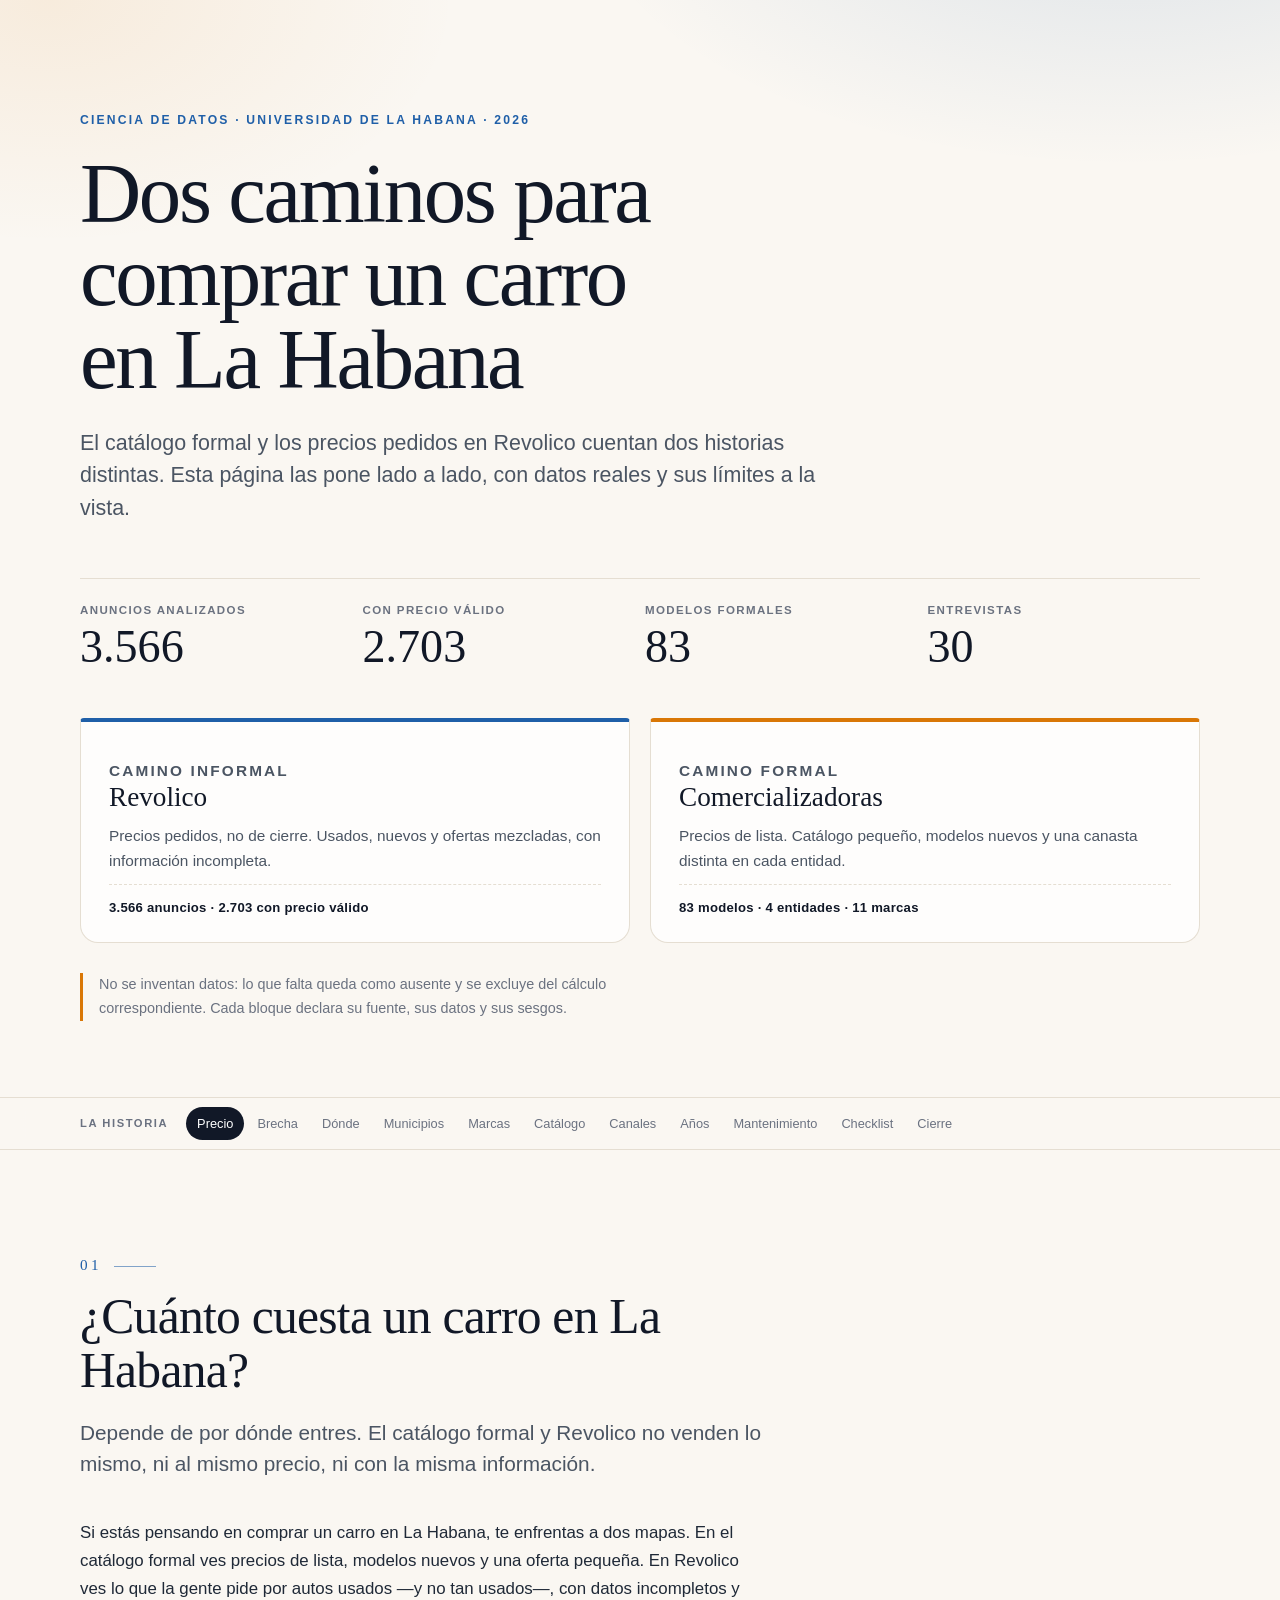
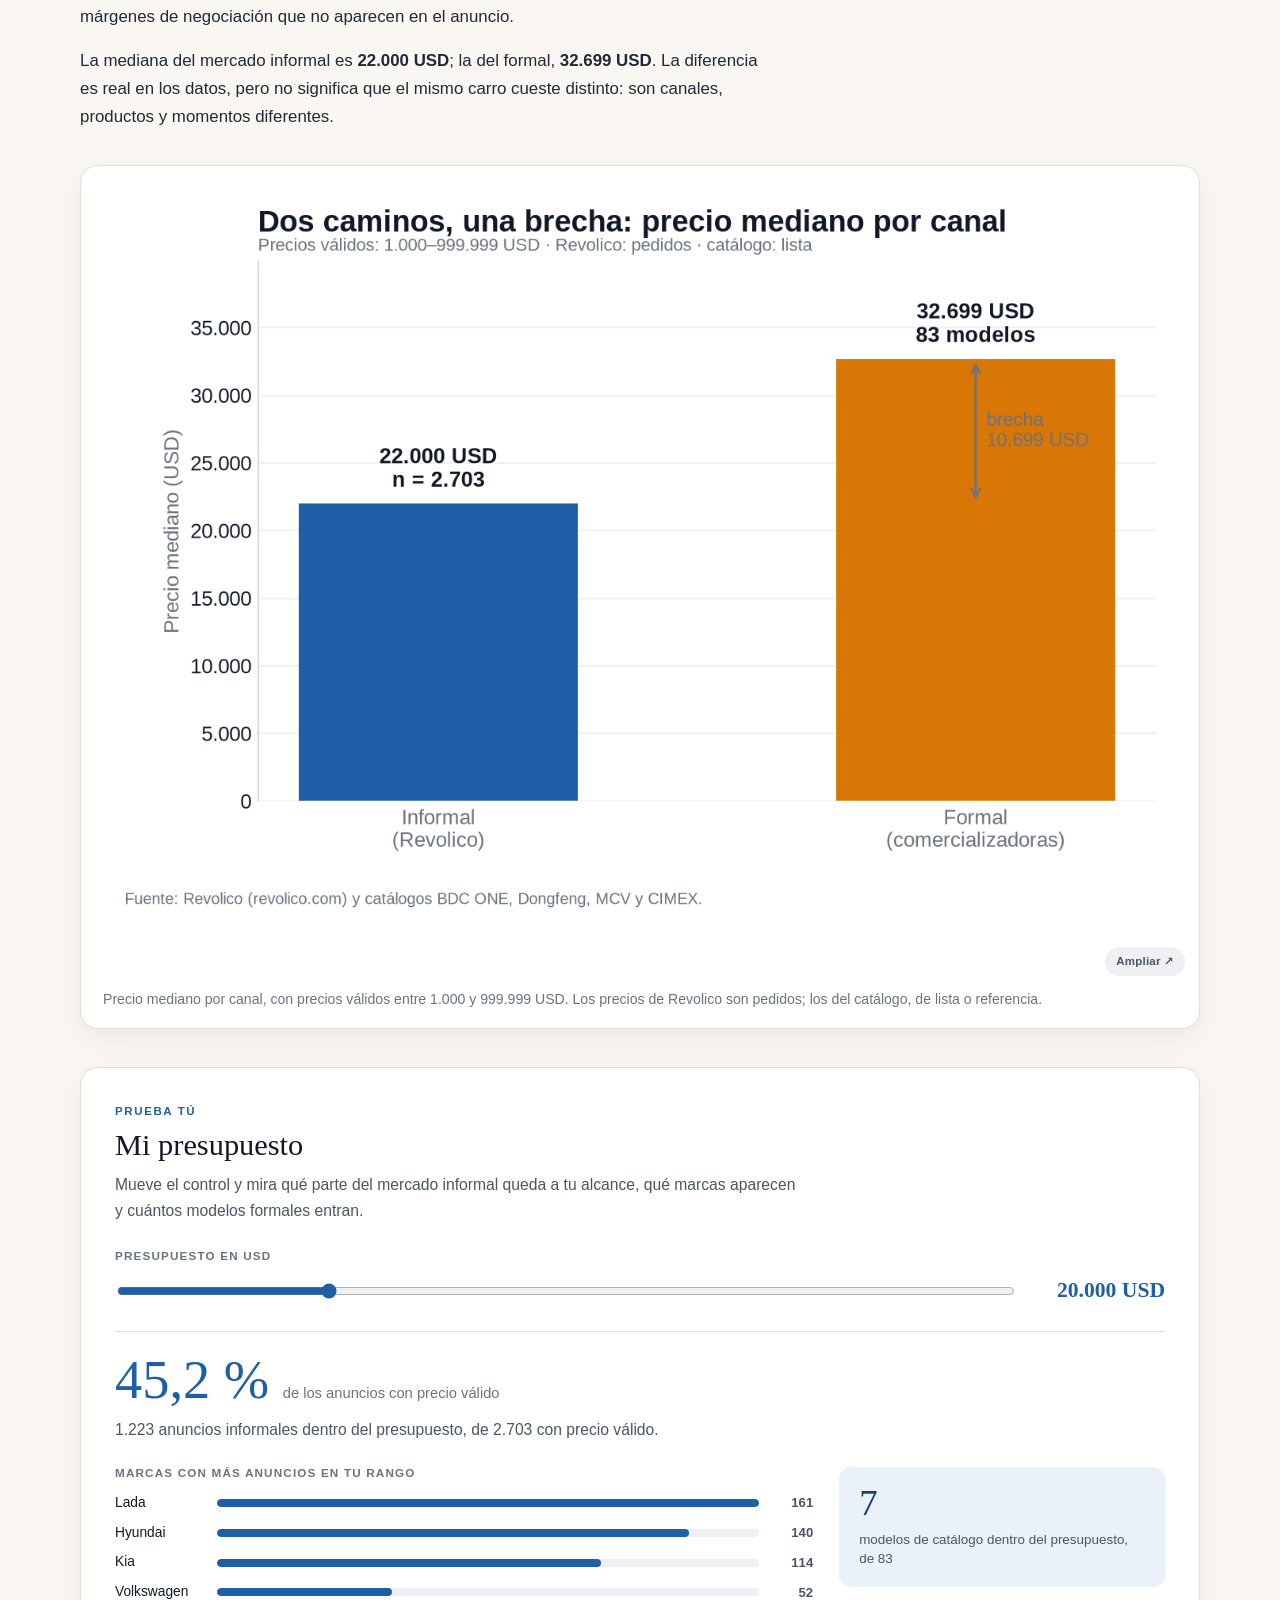
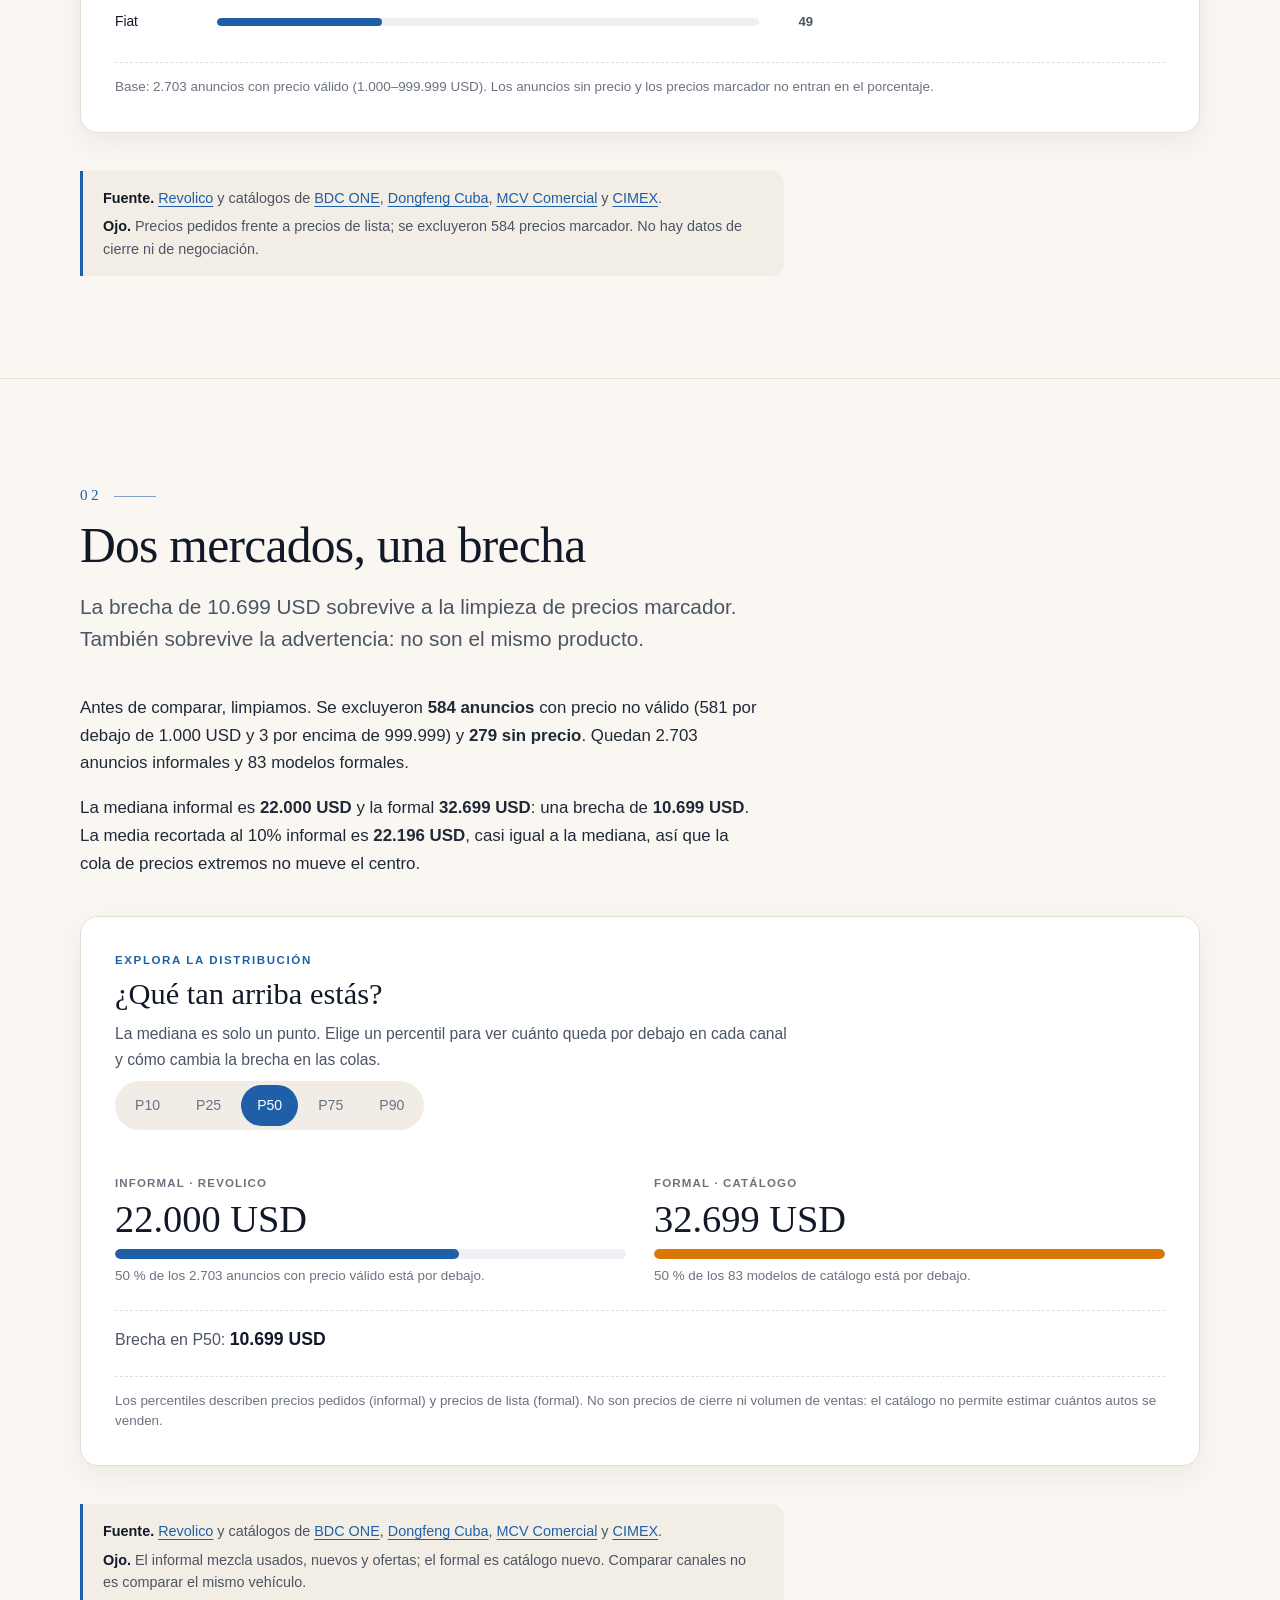
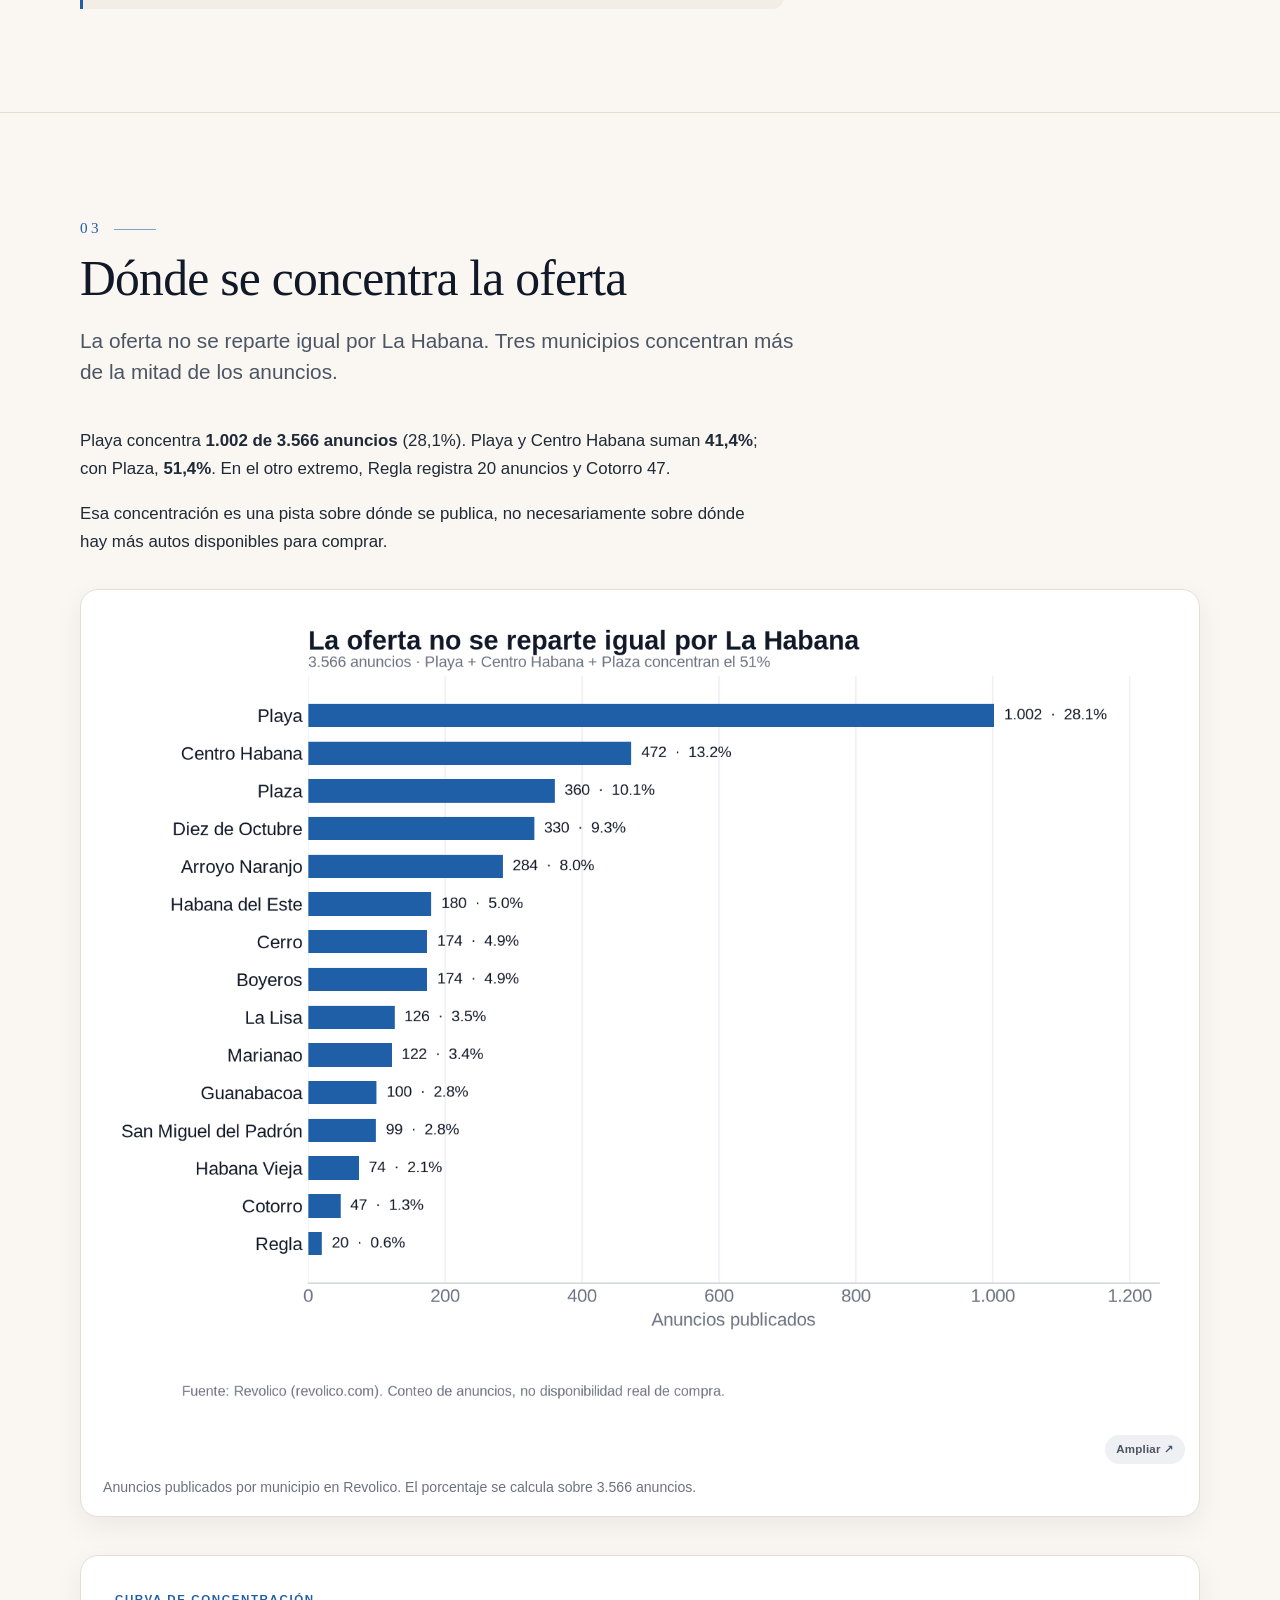
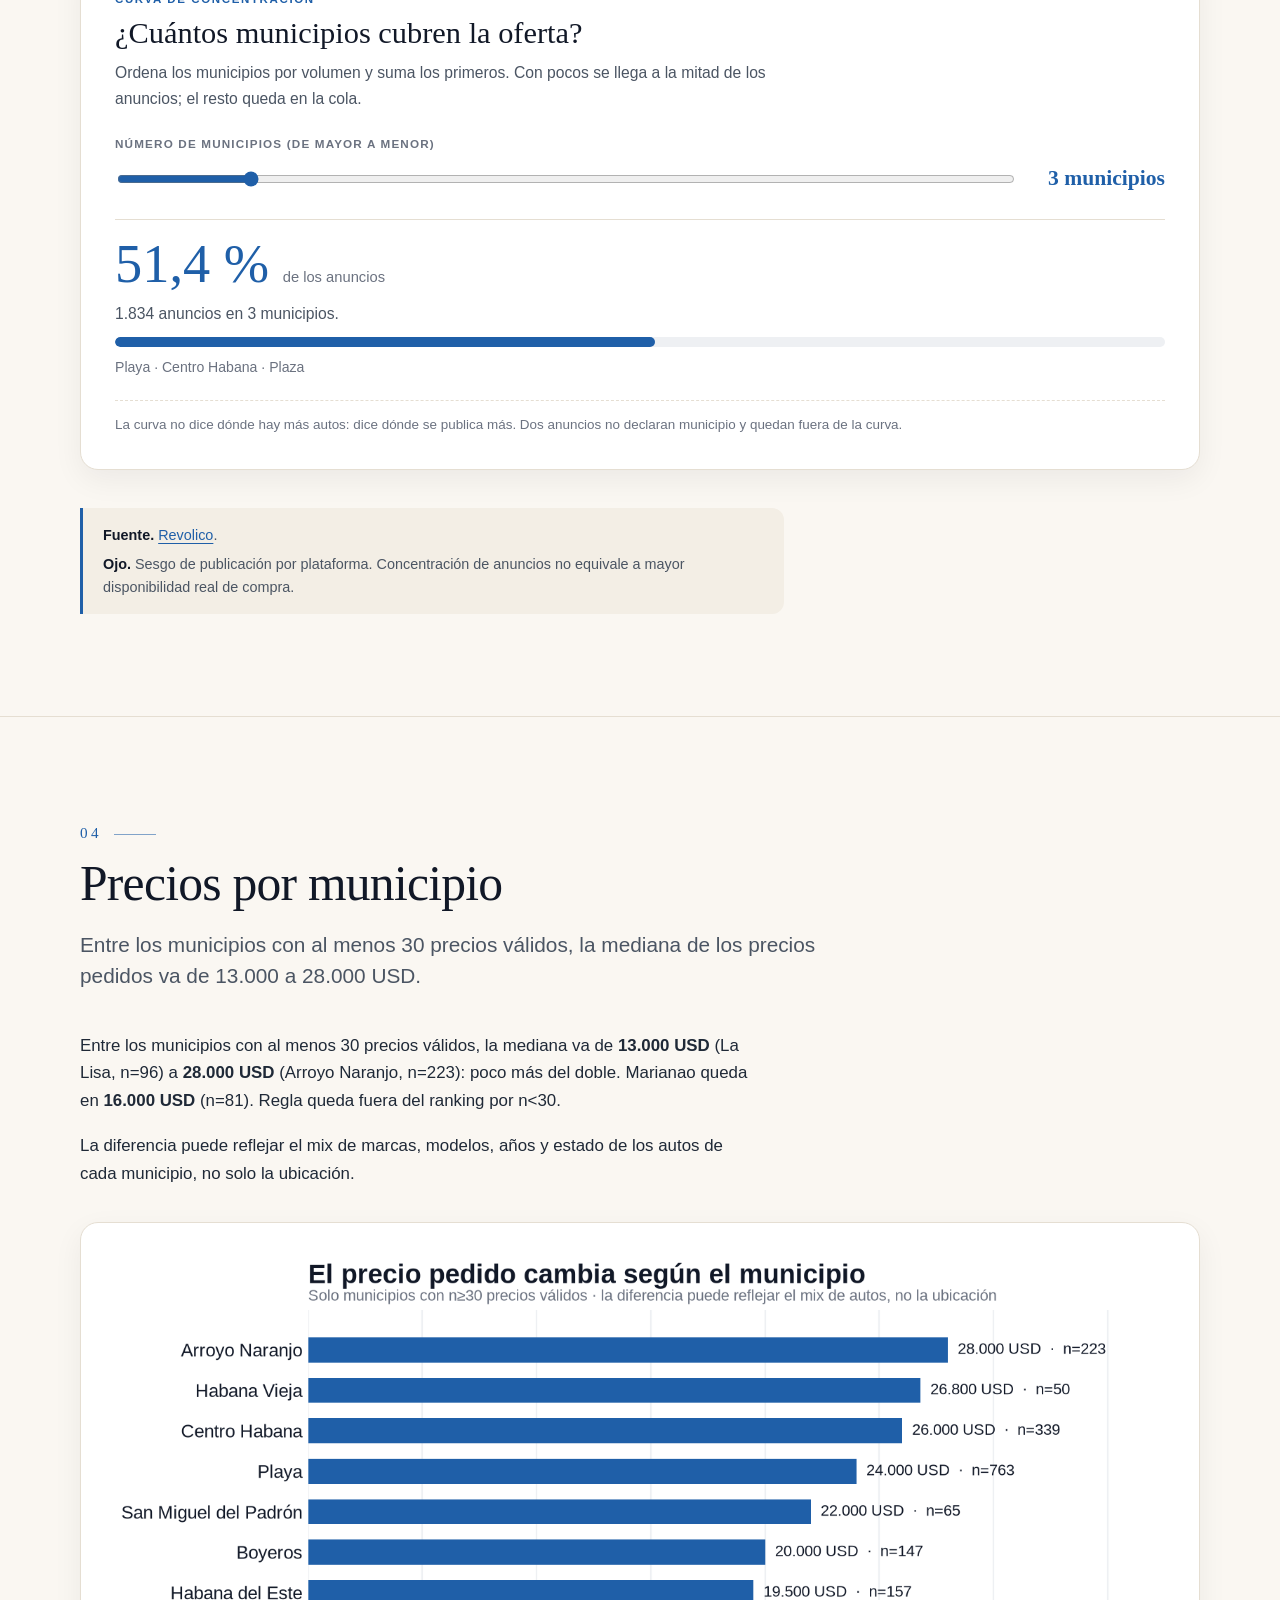
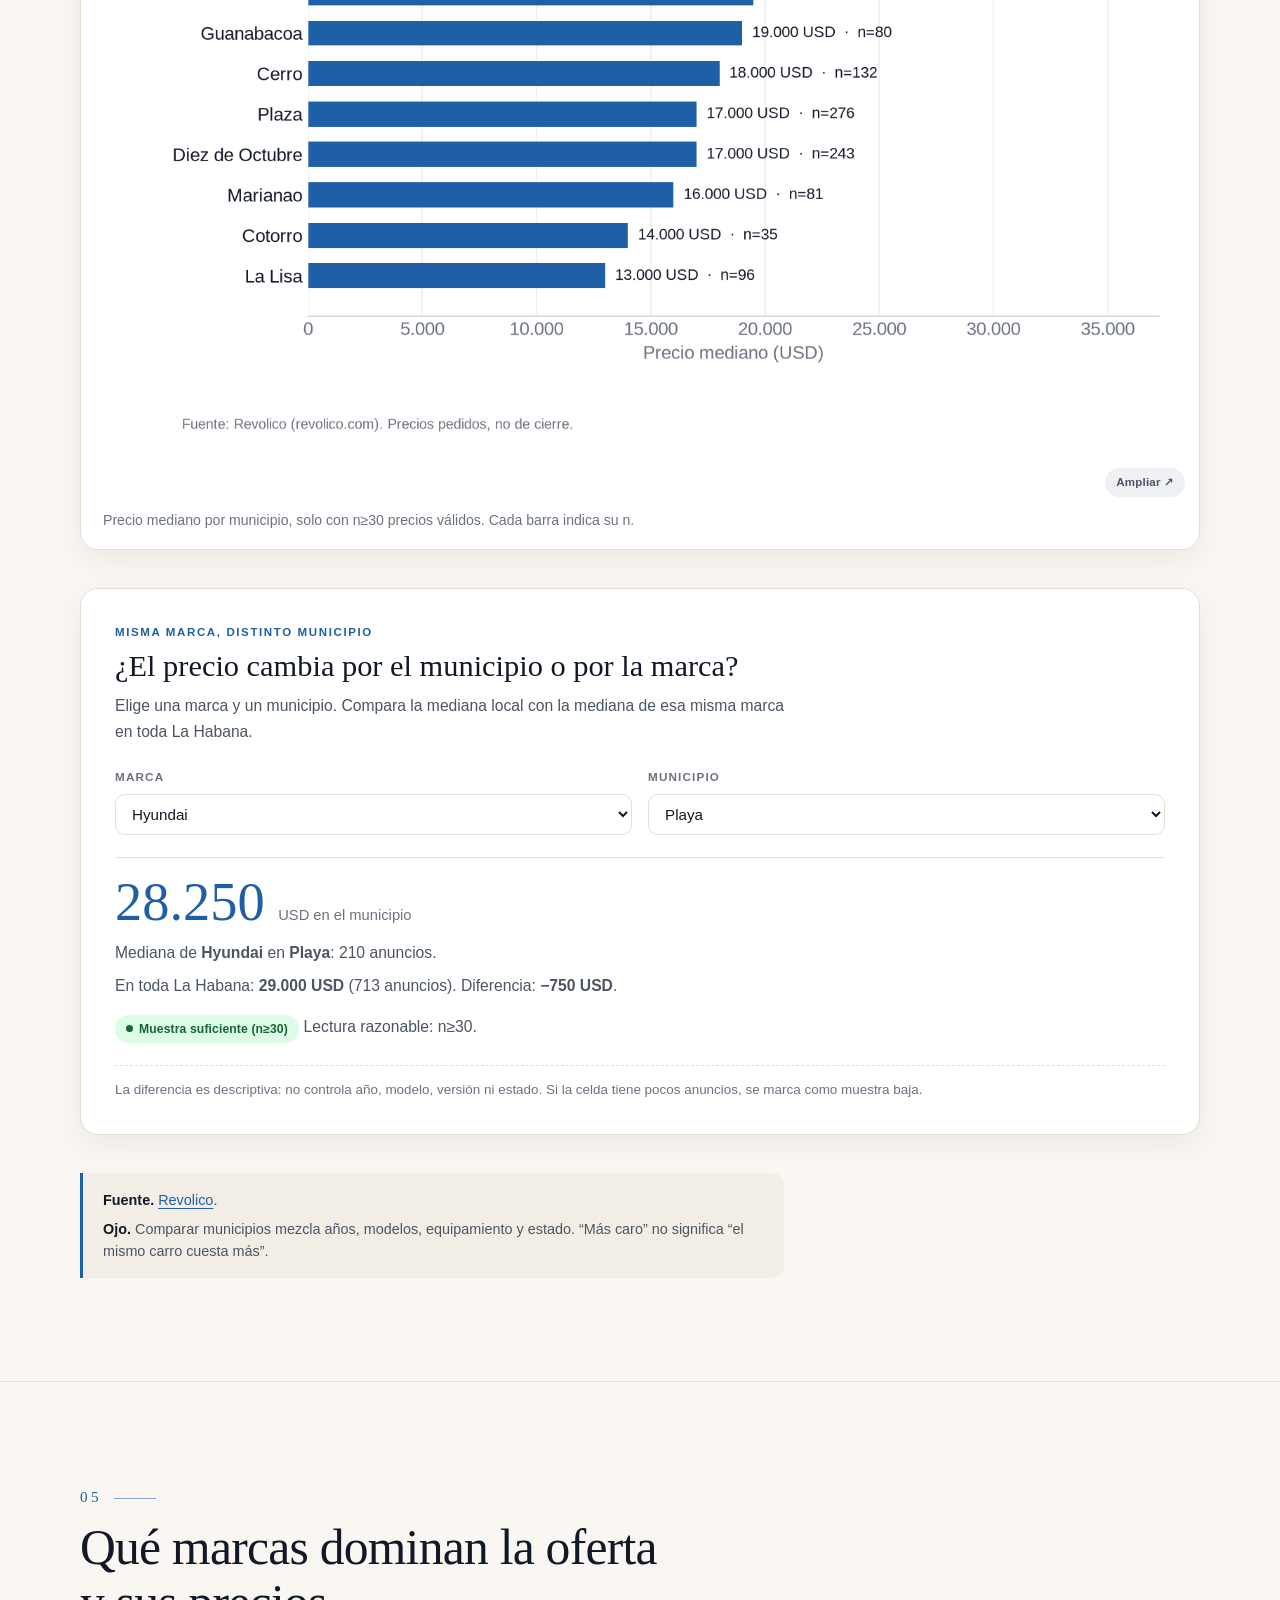
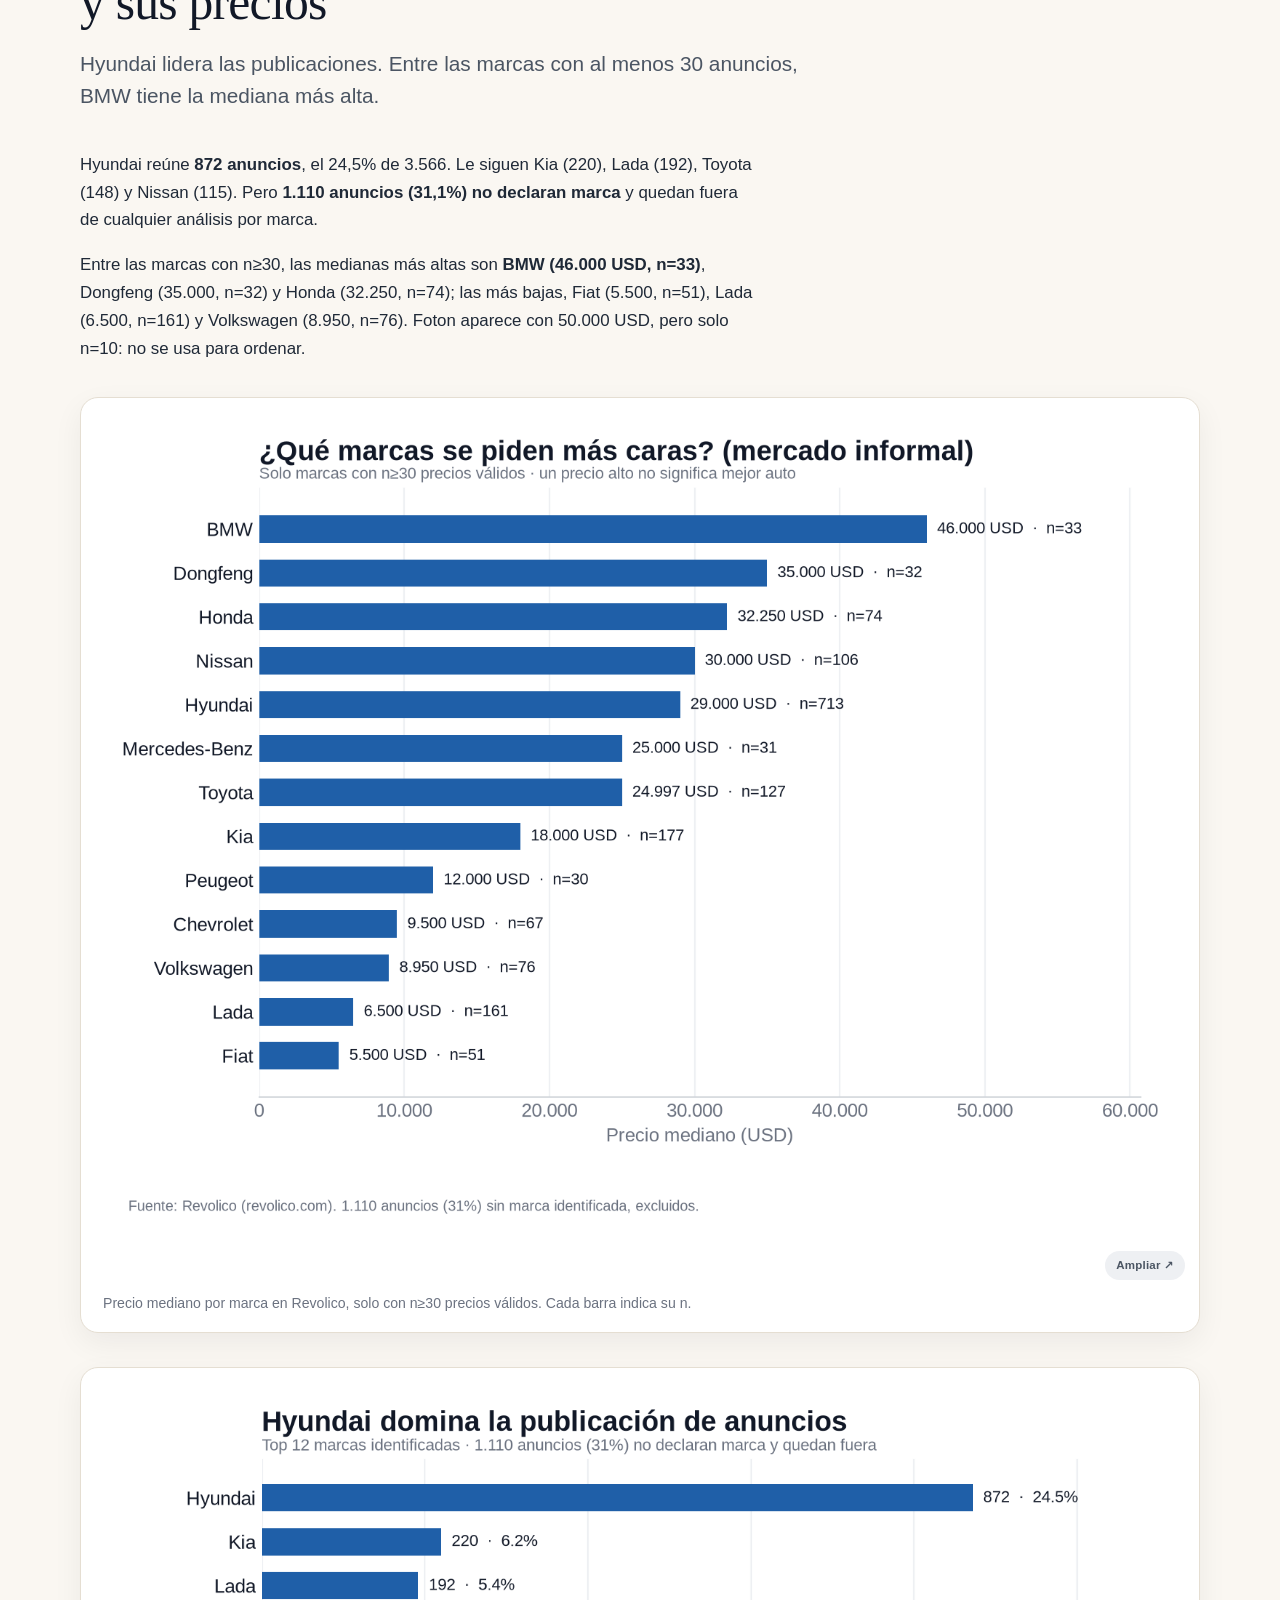
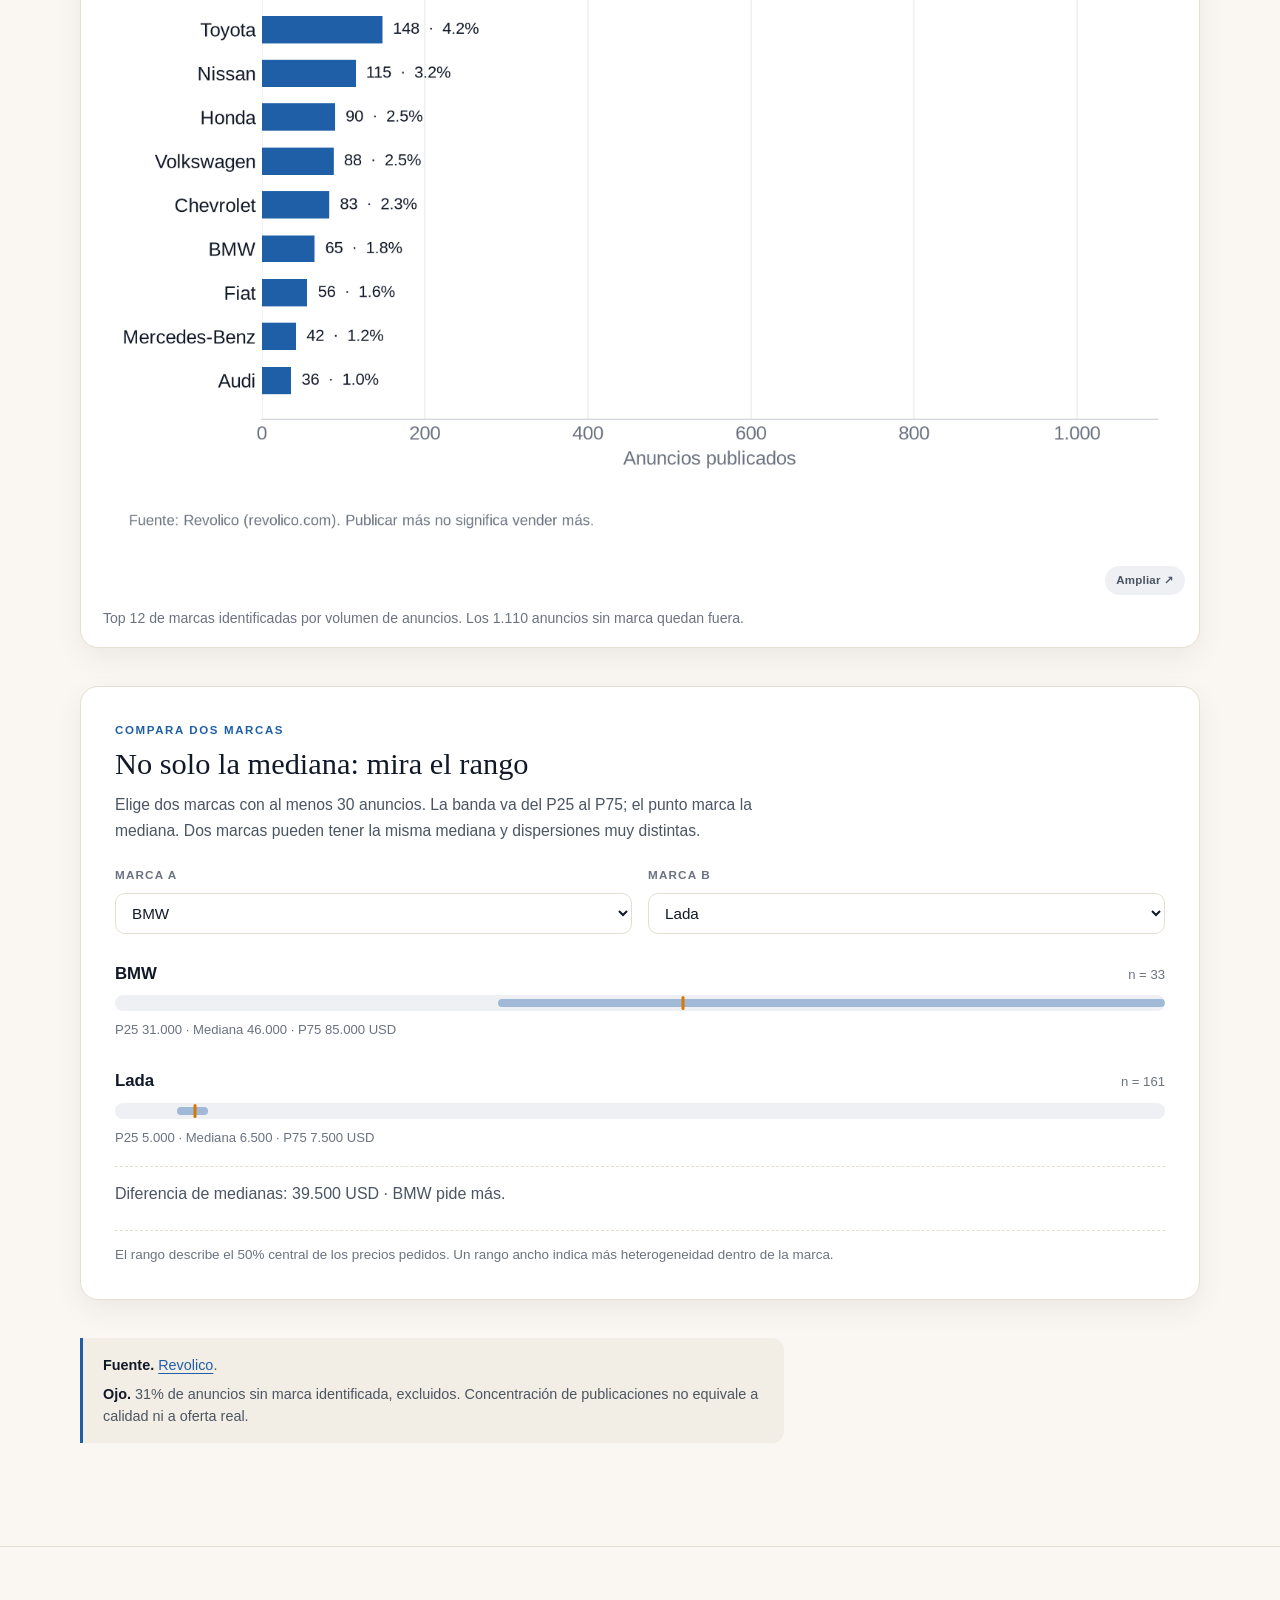
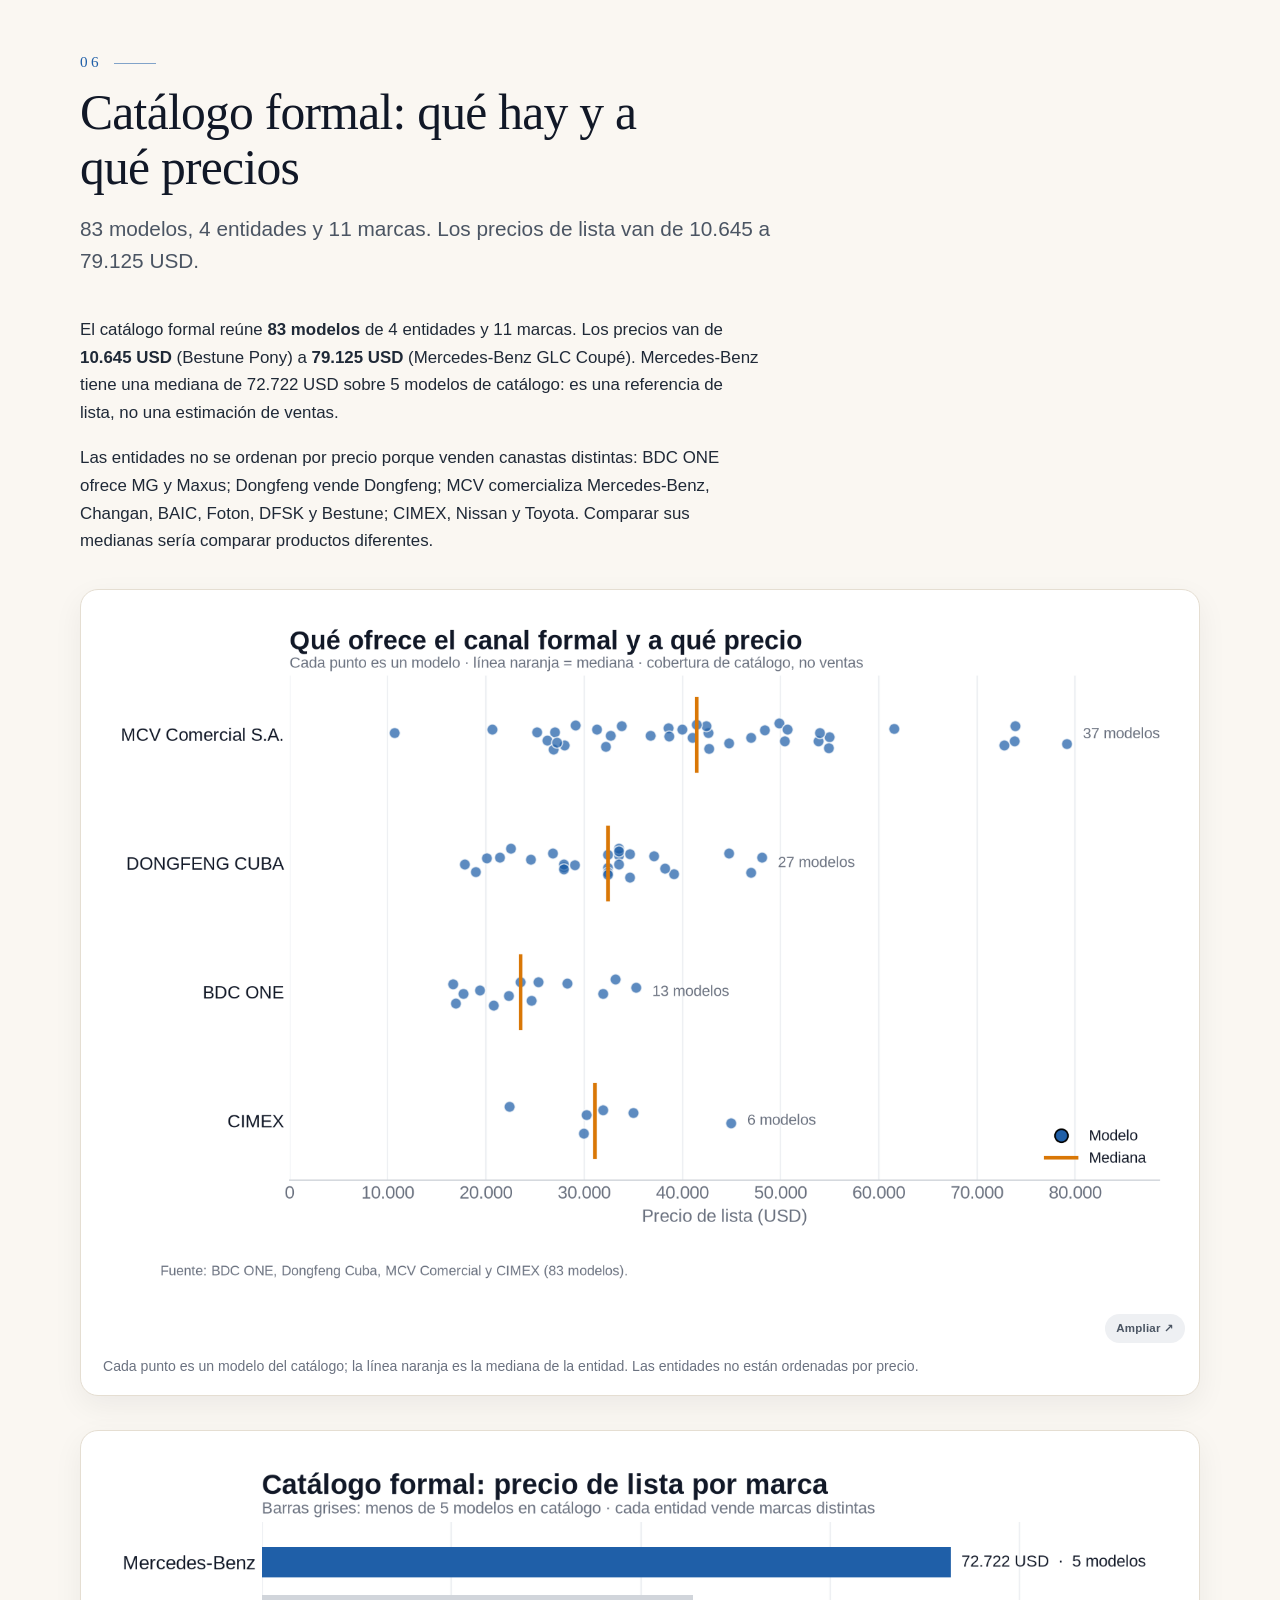
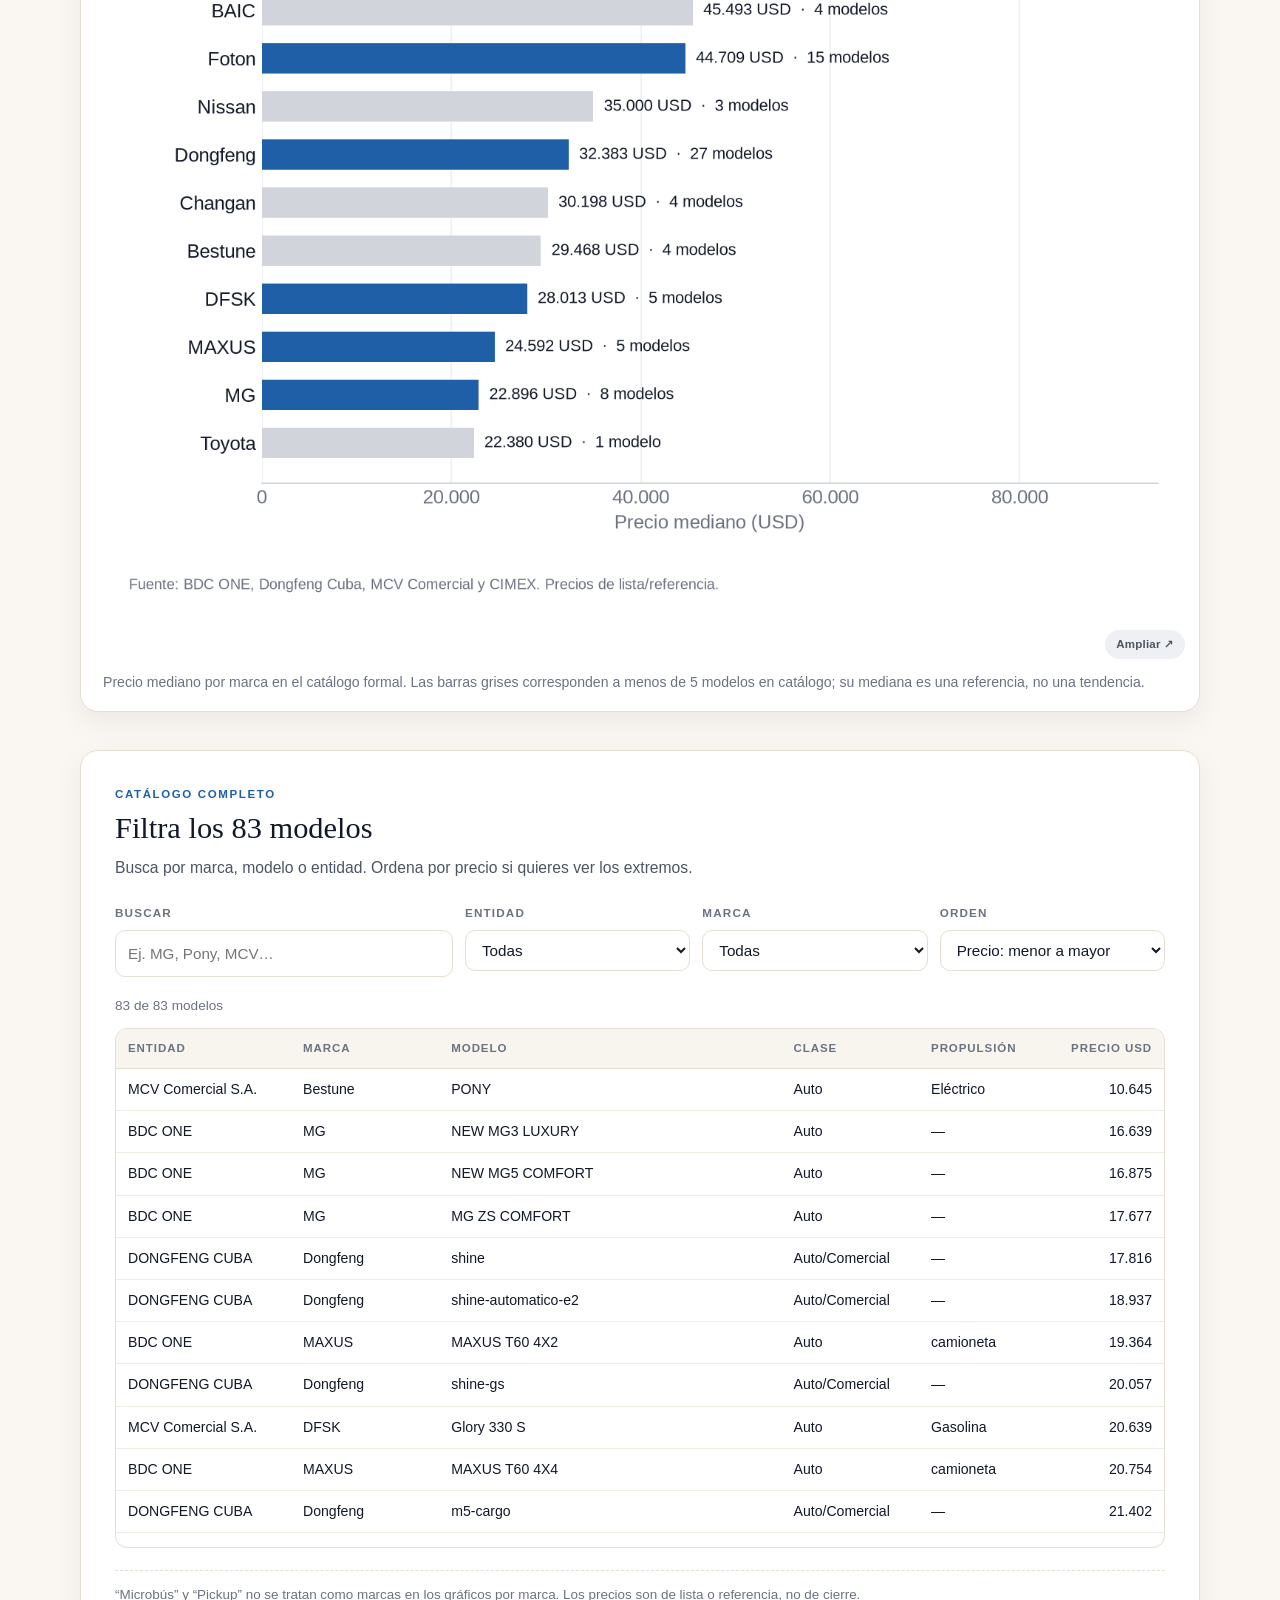
==== commit 44d5f028: "Ajustando la web" ====
--- a/web/index.html
+++ b/web/index.html
@@ -40,7 +40,7 @@
         </article>
       </div>
 
-      <p class="portada__nota">No se inventan datos: lo que falta queda como ausente y se excluye del cálculo correspondiente. Cada bloque declara su fuente, su muestra y sus sesgos.</p>
+      <p class="portada__nota">No se inventan datos: lo que falta queda como ausente y se excluye del cálculo correspondiente. Cada bloque declara su fuente, sus datos y sus sesgos.</p>
     </div>
   </header>
 
@@ -108,7 +108,7 @@
               </div>
               <div class="tarjeta-cifra">
                 <p class="tarjeta-cifra__numero" id="presupuesto-formales">7</p>
-                <p class="tarjeta-cifra__texto">modelos formales dentro del presupuesto, de 83</p>
+                <p class="tarjeta-cifra__texto">modelos de catálogo dentro del presupuesto, de 83</p>
               </div>
             </div>
           </div>
@@ -136,34 +136,37 @@
           <p>La mediana informal es <strong>22.000 USD</strong> y la formal <strong>32.699 USD</strong>: una brecha de <strong>10.699 USD</strong>. La media recortada al 10% informal es <strong>22.196 USD</strong>, casi igual a la mediana, así que la cola de precios extremos no mueve el centro.</p>
         </div>
 
-        <section class="interactivo" aria-labelledby="t-variante">
+        <section class="interactivo" aria-labelledby="t-percentiles">
           <header class="interactivo__cabecera">
-            <p class="interactivo__etiqueta">Cambia la medida</p>
-            <h3 id="t-variante">Mediana o media recortada</h3>
-            <p>La mediana divide la muestra en dos. La media recortada al 10% elimina las colas y promedia el resto. Compara cuánto cambia la brecha.</p>
+            <p class="interactivo__etiqueta">Explora la distribución</p>
+            <h3 id="t-percentiles">¿Qué tan arriba estás?</h3>
+            <p>La mediana es solo un punto. Elige un percentil para ver cuánto queda por debajo en cada canal y cómo cambia la brecha en las colas.</p>
           </header>
 
-          <div class="segmentado" role="group" aria-label="Medida de precio">
-            <button type="button" class="segmentado__boton activo" data-variante="mediana" aria-pressed="true">Mediana</button>
-            <button type="button" class="segmentado__boton" data-variante="recortada" aria-pressed="false">Media recortada 10%</button>
+          <div class="segmentado" role="group" aria-label="Percentil de precio">
+            <button type="button" class="segmentado__boton" data-percentil="10" aria-pressed="false">P10</button>
+            <button type="button" class="segmentado__boton" data-percentil="25" aria-pressed="false">P25</button>
+            <button type="button" class="segmentado__boton activo" data-percentil="50" aria-pressed="true">P50</button>
+            <button type="button" class="segmentado__boton" data-percentil="75" aria-pressed="false">P75</button>
+            <button type="button" class="segmentado__boton" data-percentil="90" aria-pressed="false">P90</button>
           </div>
 
           <div class="comparador" aria-live="polite">
             <div class="comparador__lado">
               <p class="comparador__canal">Informal · Revolico</p>
-              <p class="comparador__numero" id="brecha-informal">22.000 USD</p>
-              <div class="barra"><span id="barra-informal" style="width:67%"></span></div>
-              <p class="comparador__n">n = 2.703</p>
+              <p class="comparador__numero" id="pct-informal">22.000 USD</p>
+              <div class="barra"><span id="barra-pct-informal" style="width:67%"></span></div>
+              <p class="comparador__n" id="pct-informal-detalle">50 % de los 2.703 anuncios con precio válido está por debajo.</p>
             </div>
             <div class="comparador__lado">
-              <p class="comparador__canal">Formal · comercializadoras</p>
-              <p class="comparador__numero" id="brecha-formal">32.699 USD</p>
-              <div class="barra"><span id="barra-formal" style="width:100%"></span></div>
-              <p class="comparador__n">n = 83</p>
-            </div>
-          </div>
-          <p class="comparador__diferencia">Brecha: <strong id="brecha-diferencia">10.699 USD</strong> <span id="brecha-etiqueta">· medianas</span></p>
-          <p class="interactivo__nota">La media recortada formal (34.083 USD) se calcula con 83 modelos heterogéneos: es una referencia frágil, no un precio “típico” del canal.</p>
+              <p class="comparador__canal">Formal · catálogo</p>
+              <p class="comparador__numero" id="pct-formal">32.699 USD</p>
+              <div class="barra"><span id="barra-pct-formal" style="width:100%"></span></div>
+              <p class="comparador__n" id="pct-formal-detalle">50 % de los 83 modelos está por debajo.</p>
+            </div>
+          </div>
+          <p class="comparador__diferencia">Brecha en <span id="pct-etiqueta">P50</span>: <strong id="pct-diferencia">10.699 USD</strong></p>
+          <p class="interactivo__nota">Los percentiles describen precios pedidos (informal) y precios de lista (formal). No son precios de cierre ni volumen de ventas: el catálogo no permite estimar cuántos autos se venden.</p>
         </section>
 
         <aside class="metodo">
@@ -192,21 +195,28 @@
           <figcaption>Anuncios publicados por municipio en Revolico. El porcentaje se calcula sobre 3.566 anuncios.</figcaption>
         </figure>
 
-        <section class="interactivo" aria-labelledby="t-municipio-conteo">
+        <section class="interactivo" aria-labelledby="t-concentracion">
           <header class="interactivo__cabecera">
-            <p class="interactivo__etiqueta">Tu municipio</p>
-            <h3 id="t-municipio-conteo">¿Cuántos anuncios hay donde vives?</h3>
+            <p class="interactivo__etiqueta">Curva de concentración</p>
+            <h3 id="t-concentracion">¿Cuántos municipios cubren la oferta?</h3>
+            <p>Ordena los municipios por volumen y suma los primeros. Con pocos se llega a la mitad de los anuncios; el resto queda en la cola.</p>
           </header>
-          <div class="control control--inline">
-            <label for="municipio-conteo">Municipio</label>
-            <select id="municipio-conteo"></select>
-          </div>
+
+          <div class="control">
+            <label for="concentracion">Número de municipios (de mayor a menor)</label>
+            <div class="control__fila">
+              <input type="range" id="concentracion" min="1" max="15" step="1" value="3">
+              <output for="concentracion" id="concentracion-valor" class="control__valor">3 municipios</output>
+            </div>
+          </div>
+
           <div class="resultado resultado--compacto" aria-live="polite">
-            <p class="resultado__grande"><span id="mc-anuncios">1.002</span> <span class="resultado__sufijo">anuncios</span></p>
-            <p class="resultado__texto"><span id="mc-pct">28,1 %</span> del total de La Habana · <span id="mc-precio-n">763</span> con precio válido</p>
-            <p id="mc-calidad" class="calidad"></p>
-          </div>
-          <p class="interactivo__nota">Un municipio con pocos anuncios no implica que no haya mercado: implica que esta plataforma lo muestra menos.</p>
+            <p class="resultado__grande"><span id="conc-pct">51,4 %</span> <span class="resultado__sufijo">de los anuncios</span></p>
+            <p class="resultado__texto"><span id="conc-n">1.834</span> anuncios en <span id="conc-k">3</span> municipios.</p>
+            <div class="barra"><span id="conc-barra" style="width:51.4%"></span></div>
+            <p id="conc-lista" class="lista-municipios">Playa · Centro Habana · Plaza</p>
+          </div>
+          <p class="interactivo__nota">La curva no dice dónde hay más autos: dice dónde se publica más. Dos anuncios no declaran municipio y quedan fuera de la curva.</p>
         </section>
 
         <aside class="metodo">
@@ -222,11 +232,11 @@
         <header class="bloque__cabecera">
           <p class="bloque__numero">04</p>
           <h2 id="t4">Precios por municipio</h2>
-          <p class="entradilla">Entre los municipios con muestra suficiente, la mediana de los precios pedidos va de 13.000 a 28.000 USD.</p>
+          <p class="entradilla">Entre los municipios con al menos 30 precios válidos, la mediana de los precios pedidos va de 13.000 a 28.000 USD.</p>
         </header>
 
         <div class="prosa">
-          <p>Entre los municipios con al menos 30 precios válidos, la mediana va de <strong>13.000 USD</strong> (La Lisa, n=96) a <strong>28.000 USD</strong> (Arroyo Naranjo, n=223): poco más del doble. Marianao queda en <strong>16.000 USD</strong> (n=81). Regla queda fuera del ranking por muestra insuficiente.</p>
+          <p>Entre los municipios con al menos 30 precios válidos, la mediana va de <strong>13.000 USD</strong> (La Lisa, n=96) a <strong>28.000 USD</strong> (Arroyo Naranjo, n=223): poco más del doble. Marianao queda en <strong>16.000 USD</strong> (n=81). Regla queda fuera del ranking por n<30.</p>
           <p>La diferencia puede reflejar el mix de marcas, modelos, años y estado de los autos de cada municipio, no solo la ubicación.</p>
         </div>
 
@@ -235,22 +245,31 @@
           <figcaption>Precio mediano por municipio, solo con n≥30 precios válidos. Cada barra indica su n.</figcaption>
         </figure>
 
-        <section class="interactivo" aria-labelledby="t-municipio-precio">
+        <section class="interactivo" aria-labelledby="t-marca-municipio">
           <header class="interactivo__cabecera">
-            <p class="interactivo__etiqueta">Tu municipio</p>
-            <h3 id="t-municipio-precio">El detalle del precio</h3>
+            <p class="interactivo__etiqueta">Misma marca, distinto municipio</p>
+            <h3 id="t-marca-municipio">¿El precio cambia por el municipio o por la marca?</h3>
+            <p>Elige una marca y un municipio. Compara la mediana local con la mediana de esa misma marca en toda La Habana.</p>
           </header>
-          <div class="control control--inline">
-            <label for="municipio-precio">Municipio</label>
-            <select id="municipio-precio"></select>
-          </div>
+
+          <div class="controles-dobles">
+            <div class="control">
+              <label for="mm-marca">Marca</label>
+              <select id="mm-marca"></select>
+            </div>
+            <div class="control">
+              <label for="mm-municipio">Municipio</label>
+              <select id="mm-municipio"></select>
+            </div>
+          </div>
+
           <div class="resultado resultado--compacto" aria-live="polite">
-            <p class="resultado__grande"><span id="mp-mediana">24.000</span> <span class="resultado__sufijo">USD de mediana</span></p>
-            <p class="resultado__texto">Media recortada 10%: <strong id="mp-recortada">24.793 USD</strong> · rango intercuartílico: <strong id="mp-rango">15.000–35.000 USD</strong></p>
-            <p class="resultado__texto"><span id="mp-n">763</span> anuncios con precio válido</p>
-            <p id="mp-calidad" class="calidad"></p>
-          </div>
-          <p class="interactivo__nota">No se afirma causalidad territorial: un municipio más caro puede estar concentrando marcas o modelos más caros.</p>
+            <p class="resultado__grande"><span id="mm-mediana">28.250</span> <span class="resultado__sufijo">USD en el municipio</span></p>
+            <p class="resultado__texto">Mediana de <strong id="mm-marca-label">Hyundai</strong> en <strong id="mm-municipio-label">Playa</strong>: <span id="mm-n">210</span> anuncios.</p>
+            <p class="resultado__texto">En toda La Habana: <strong id="mm-ciudad">29.000 USD</strong> (<span id="mm-n-ciudad">713</span> anuncios). Diferencia: <strong id="mm-dif">−750 USD</strong>.</p>
+            <p id="mm-calidad" class="calidad"></p>
+          </div>
+          <p class="interactivo__nota">La diferencia es descriptiva: no controla año, modelo, versión ni estado. Si la celda tiene pocos anuncios, se marca como muestra baja.</p>
         </section>
 
         <aside class="metodo">
@@ -266,7 +285,7 @@
         <header class="bloque__cabecera">
           <p class="bloque__numero">05</p>
           <h2 id="t5">Qué marcas dominan la oferta y sus precios</h2>
-          <p class="entradilla">Hyundai lidera las publicaciones. Entre las marcas con muestra suficiente, BMW tiene la mediana más alta.</p>
+          <p class="entradilla">Hyundai lidera las publicaciones. Entre las marcas con al menos 30 anuncios, BMW tiene la mediana más alta.</p>
         </header>
 
         <div class="prosa">
@@ -284,22 +303,44 @@
           <figcaption>Top 12 de marcas identificadas por volumen de anuncios. Los 1.110 anuncios sin marca quedan fuera.</figcaption>
         </figure>
 
-        <section class="interactivo" aria-labelledby="t-marca">
+        <section class="interactivo" aria-labelledby="t-rango-marcas">
           <header class="interactivo__cabecera">
-            <p class="interactivo__etiqueta">Explora una marca</p>
-            <h3 id="t-marca">Precio, muestra y calidad</h3>
+            <p class="interactivo__etiqueta">Compara dos marcas</p>
+            <h3 id="t-rango-marcas">No solo la mediana: mira el rango</h3>
+            <p>Elige dos marcas con al menos 30 anuncios. La banda va del P25 al P75; el punto marca la mediana. Dos marcas pueden tener la misma mediana y dispersiones muy distintas.</p>
           </header>
-          <div class="control control--inline">
-            <label for="marca-select">Marca</label>
-            <select id="marca-select"></select>
-          </div>
-          <div class="resultado resultado--compacto" aria-live="polite">
-            <p class="resultado__grande"><span id="marca-mediana">29.000</span> <span class="resultado__sufijo">USD de mediana</span></p>
-            <p class="resultado__texto">Media recortada 10%: <strong id="marca-recortada">29.261 USD</strong> · rango: <strong id="marca-rango">2.800–100.000 USD</strong></p>
-            <p class="resultado__texto"><span id="marca-n">713</span> con precio válido de <span id="marca-anuncios">872</span> anuncios</p>
-            <p id="marca-calidad" class="calidad"></p>
-          </div>
-          <p class="interactivo__nota">Un precio alto no significa mejor auto: la marca, el año, el modelo y el estado se mezclan en cada anuncio.</p>
+
+          <div class="controles-dobles">
+            <div class="control">
+              <label for="rango-a">Marca A</label>
+              <select id="rango-a"></select>
+            </div>
+            <div class="control">
+              <label for="rango-b">Marca B</label>
+              <select id="rango-b"></select>
+            </div>
+          </div>
+
+          <div class="rangos" aria-live="polite">
+            <div class="rango">
+              <div class="rango__cabecera"><strong id="rango-a-nombre">BMW</strong><span id="rango-a-n">n = 33</span></div>
+              <div class="rango__pista">
+                <span id="rango-a-banda" class="rango__banda"></span>
+                <span id="rango-a-mediana" class="rango__mediana"></span>
+              </div>
+              <p id="rango-a-valores" class="rango__valores">P25 31.000 · Mediana 46.000 · P75 85.000</p>
+            </div>
+            <div class="rango">
+              <div class="rango__cabecera"><strong id="rango-b-nombre">Lada</strong><span id="rango-b-n">n = 161</span></div>
+              <div class="rango__pista">
+                <span id="rango-b-banda" class="rango__banda"></span>
+                <span id="rango-b-mediana" class="rango__mediana"></span>
+              </div>
+              <p id="rango-b-valores" class="rango__valores">P25 5.000 · Mediana 6.500 · P75 7.500</p>
+            </div>
+          </div>
+          <p class="comparador__diferencia" id="rango-diferencia">Diferencia de medianas: 39.500 USD</p>
+          <p class="interactivo__nota">El rango describe el 50% central de los precios pedidos. Un rango ancho indica más heterogeneidad dentro de la marca.</p>
         </section>
 
         <aside class="metodo">
@@ -319,7 +360,7 @@
         </header>
 
         <div class="prosa">
-          <p>El catálogo formal reúne <strong>83 modelos</strong> de 4 entidades y 11 marcas. Los precios van de <strong>10.645 USD</strong> (Bestune Pony) a <strong>79.125 USD</strong> (Mercedes-Benz GLC Coupé). Mercedes-Benz tiene una mediana de 72.722 USD, pero con n=5: insuficiente para conclusiones.</p>
+          <p>El catálogo formal reúne <strong>83 modelos</strong> de 4 entidades y 11 marcas. Los precios van de <strong>10.645 USD</strong> (Bestune Pony) a <strong>79.125 USD</strong> (Mercedes-Benz GLC Coupé). Mercedes-Benz tiene una mediana de 72.722 USD sobre 5 modelos de catálogo: es una referencia de lista, no una estimación de ventas.</p>
           <p>Las entidades no se ordenan por precio porque venden canastas distintas: BDC ONE ofrece MG y Maxus; Dongfeng vende Dongfeng; MCV comercializa Mercedes-Benz, Changan, BAIC, Foton, DFSK y Bestune; CIMEX, Nissan y Toyota. Comparar sus medianas sería comparar productos diferentes.</p>
         </div>
 
@@ -329,8 +370,8 @@
         </figure>
 
         <figure class="figura">
-          <img src="img/03_precio_por_marca_formal.png" alt="Barras horizontales del precio mediano por marca en el catálogo formal: Mercedes-Benz 72.722, Foton 44.709, Dongfeng 32.383, MG 22.896; las marcas con n<5 se muestran en gris." width="1475" height="1048" loading="lazy" decoding="async">
-          <figcaption>Precio mediano por marca en el catálogo formal. Las barras grises tienen n&lt;5 y no deberían leerse como tendencia.</figcaption>
+          <img src="img/03_precio_por_marca_formal.png" alt="Barras horizontales del precio mediano por marca en el catálogo formal: Mercedes-Benz 72.722, Foton 44.709, Dongfeng 32.383, MG 22.896; las marcas con menos de 5 modelos se muestran en gris." width="1475" height="1048" loading="lazy" decoding="async">
+          <figcaption>Precio mediano por marca en el catálogo formal. Las barras grises corresponden a menos de 5 modelos en catálogo; su mediana es una referencia, no una tendencia.</figcaption>
         </figure>
 
         <section class="interactivo" aria-labelledby="t-tabla">
@@ -383,7 +424,7 @@
 
         <aside class="metodo">
           <p><strong>Fuente.</strong> <a href="https://bdcone.online" target="_blank" rel="noopener noreferrer">BDC ONE</a>, <a href="https://dongfengqba.com" target="_blank" rel="noopener noreferrer">Dongfeng Cuba</a>, <a href="https://mcvcommercial.com" target="_blank" rel="noopener noreferrer">MCV Comercial</a> y <a href="https://cimex.cu" target="_blank" rel="noopener noreferrer">CIMEX</a>.</p>
-          <p><strong>Ojo.</strong> Catálogo pequeño y no comparable entre entidades. Precios de lista; el catálogo es nuevo y el informal mezcla usados.</p>
+          <p><strong>Ojo.</strong> Catálogo acotado y no comparable entre entidades. Precios de lista; el catálogo mide cobertura, no ventas, y el informal mezcla usados.</p>
         </aside>
       </div>
     </section>
@@ -394,48 +435,53 @@
         <header class="bloque__cabecera">
           <p class="bloque__numero">07</p>
           <h2 id="t7">El mismo nombre, dos precios</h2>
-          <p class="entradilla">Solo dos marcas tienen muestra suficiente en ambos canales. Y ni siquiera ellas venden el mismo vehículo.</p>
+          <p class="entradilla">Seis marcas cumplen el mínimo para comparar. El catálogo formal no es una muestra: es la lista de modelos publicados, y su cobertura varía.</p>
         </header>
 
         <div class="prosa">
-          <p>Solo <strong>Dongfeng</strong> y <strong>Foton</strong> tienen al menos 10 anuncios en cada canal. En Dongfeng, la mediana informal es <strong>35.000 USD</strong> (n=32) y la formal <strong>32.383 USD</strong> (n=27). En Foton, <strong>50.000 USD</strong> (n=10) frente a <strong>44.709 USD</strong> (n=15).</p>
-          <p>Que el informal esté por encima no significa que el mismo auto sea más caro: el catálogo formal es nuevo y el informal mezcla usados, versiones y estados. La comparación es de canales, no de vehículos.</p>
-        </div>
-
-        <figure class="figura">
-          <img src="img/04_comparacion_formal_vs_informal_por_marca.png" alt="Barras agrupadas por marca: Dongfeng informal 35.000 con n=32 frente a formal 32.383 con n=27; Foton informal 50.000 con n=10 frente a formal 44.709 con n=15." width="1466" height="1016" loading="lazy" decoding="async">
-          <figcaption>Comparación de medianas por marca, solo con n≥10 en ambos canales. Cada barra indica su n.</figcaption>
-        </figure>
-
-        <section class="interactivo" aria-labelledby="t-comparacion">
+          <p>Seis marcas tienen al menos <strong>10 anuncios informales</strong> y presencia en el catálogo formal: Dongfeng, Foton, Mercedes-Benz, MG, Nissan y Toyota. El catálogo no se trata como muestra: es la lista de precios de cada entidad y no permite estimar ventas. Lo que sí varía es la cobertura: Toyota tiene 1 modelo en catálogo, Nissan 3, Mercedes-Benz 5, MG 8, Foton 15 y Dongfeng 27.</p>
+          <p>La dirección de la brecha <strong>no es uniforme</strong>. El informal pide más en Dongfeng (35.000 vs 32.383 USD), Foton (50.000 vs 44.709), MG (24.000 vs 22.896) y Toyota (24.997 vs 22.380). El formal es más caro en Nissan (35.000 vs 30.000) y Mercedes-Benz (72.722 vs 25.000). Esta última brecha refleja, sobre todo, que el catálogo de Mercedes-Benz es de autos nuevos de gama alta, no una estimación de ventas.</p>
+        </div>
+
+        <figure class="figura">
+          <img src="img/04_comparacion_formal_vs_informal_por_marca.png" alt="Barras agrupadas por seis marcas: Foton, Dongfeng, Nissan, Mercedes-Benz, Toyota y MG. Cada barra informal indica su n; cada barra formal, su cantidad de modelos de catálogo." width="1598" height="1108" loading="lazy" decoding="async">
+          <figcaption>Comparación de medianas por marca. La barra informal indica n; la formal, modelos de catálogo. No es el mismo vehículo, versión ni año.</figcaption>
+        </figure>
+
+        <section class="interactivo" aria-labelledby="t-cobertura">
           <header class="interactivo__cabecera">
-            <p class="interactivo__etiqueta">Compara con cautela</p>
-            <h3 id="t-comparacion">Las dos marcas comparables</h3>
+            <p class="interactivo__etiqueta">¿Se pueden comparar?</p>
+            <h3 id="t-cobertura">Explorador de cobertura</h3>
+            <p>Elige una marca. La herramienta dice si hay anuncios informales suficientes y si la marca está en el catálogo formal. No usa el catálogo como muestra.</p>
           </header>
+
           <div class="control control--inline">
-            <label for="comparacion-select">Marca</label>
-            <select id="comparacion-select"></select>
-          </div>
-          <div class="comparador comparador--compacto" aria-live="polite">
-            <div class="comparador__lado">
-              <p class="comparador__canal">Informal</p>
-              <p class="comparador__numero" id="comp-inf-mediana">35.000 USD</p>
-              <p class="comparador__n"><span id="comp-inf-n">32</span> anuncios</p>
-            </div>
-            <div class="comparador__lado">
-              <p class="comparador__canal">Formal</p>
-              <p class="comparador__numero" id="comp-form-mediana">32.383 USD</p>
-              <p class="comparador__n"><span id="comp-form-n">27</span> modelos</p>
-            </div>
-          </div>
-          <p class="comparador__diferencia" id="comp-diferencia">Diferencia: 2.617 USD</p>
-          <p id="comp-calidad" class="calidad"></p>
-          <p class="interactivo__nota">No es el mismo vehículo, versión ni año. La muestra formal es pequeña y el catálogo es nuevo.</p>
+            <label for="cobertura-select">Marca</label>
+            <select id="cobertura-select"></select>
+          </div>
+
+          <div class="resultado resultado--compacto" aria-live="polite">
+            <p id="cobertura-estado" class="estado">Comparable: hay anuncios informales suficientes y catálogo formal.</p>
+            <div class="comparador comparador--compacto">
+              <div class="comparador__lado">
+                <p class="comparador__canal">Informal</p>
+                <p class="comparador__numero" id="cobertura-inf-mediana">35.000 USD</p>
+                <p class="comparador__n"><span id="cobertura-inf-n">32</span> anuncios</p>
+              </div>
+              <div class="comparador__lado">
+                <p class="comparador__canal">Catálogo formal</p>
+                <p class="comparador__numero" id="cobertura-form-mediana">32.383 USD</p>
+                <p class="comparador__n"><span id="cobertura-form-n">27</span> modelos</p>
+              </div>
+            </div>
+            <p class="comparador__diferencia" id="cobertura-diferencia">Diferencia: 2.617 USD · el informal pide más.</p>
+          </div>
+          <p class="interactivo__nota">“Comparable” exige al menos 10 anuncios informales y presencia en el catálogo. El número de modelos mide cobertura del catálogo, no cantidad de autos vendidos.</p>
         </section>
 
         <aside class="metodo">
           <p><strong>Fuente.</strong> <a href="https://www.revolico.com" target="_blank" rel="noopener noreferrer">Revolico</a> y catálogos de <a href="https://bdcone.online" target="_blank" rel="noopener noreferrer">BDC ONE</a>, <a href="https://dongfengqba.com" target="_blank" rel="noopener noreferrer">Dongfeng Cuba</a>, <a href="https://mcvcommercial.com" target="_blank" rel="noopener noreferrer">MCV Comercial</a> y <a href="https://cimex.cu" target="_blank" rel="noopener noreferrer">CIMEX</a>.</p>
-          <p><strong>Ojo.</strong> Cruce parcial: solo 2 de 11 marcas. Muestras pequeñas y productos no equivalentes.</p>
+          <p><strong>Ojo.</strong> Cruce parcial: 6 de 11 marcas del catálogo. Cobertura desigual y productos no equivalentes; el catálogo no mide ventas.</p>
         </aside>
       </div>
     </section>
@@ -456,32 +502,34 @@
 
         <figure class="figura">
           <img src="img/q5_clasicos_vs_modernos_conteo.png" alt="Barras horizontales: 1.745 anuncios sin año declarado (48,9%), 1.752 modernos (49,1%) y 69 clásicos (1,9%)." width="1466" height="863" loading="lazy" decoding="async">
-          <figcaption>Composición por año declarado. “Sin año” no es un dato faltante menor: es casi la mitad de la muestra.</figcaption>
-        </figure>
-
-        <figure class="figura">
-          <img src="img/q5_clasicos_vs_modernos_proporcion.png" alt="Barra apilada al 100%: clásicos 69 (3,8%) y modernos 1.752 (96,2%), sobre los 1.821 anuncios con año." width="1483" height="719" loading="lazy" decoding="async">
+          <figcaption>Composición por año declarado. “Sin año” no es un dato faltante menor: es casi la mitad de los anuncios.</figcaption>
+        </figure>
+
+        <figure class="figura">
+          <img src="img/q5_clasicos_vs_modernos_proporcion.png" alt="Barra apilada al 100%: clásicos 69 (3,8%) y modernos 1.752 (96,2%), sobre los 1.821 anuncios con año." width="1515" height="719" loading="lazy" decoding="async">
           <figcaption>Proporción entre los 1.821 anuncios que sí declaran año. Clásico &lt; 2000; moderno ≥ 2000.</figcaption>
         </figure>
 
-        <section class="interactivo" aria-labelledby="t-anio">
+        <section class="interactivo" aria-labelledby="t-decadas">
           <header class="interactivo__cabecera">
-            <p class="interactivo__etiqueta">Filtra la muestra</p>
-            <h3 id="t-anio">Con año o sin año</h3>
+            <p class="interactivo__etiqueta">Explora por década</p>
+            <h3 id="t-decadas">¿Cómo cambia el precio con la antigüedad?</h3>
+            <p>Elige una década. La mediana de los precios pedidos sube con los años, pero también cambia la cantidad de anuncios y la dispersión.</p>
           </header>
-          <div class="segmentado" role="group" aria-label="Filtrar por año declarado">
-            <button type="button" class="segmentado__boton activo" data-anio="con" aria-pressed="true">Con año declarado</button>
-            <button type="button" class="segmentado__boton" data-anio="sin" aria-pressed="false">Sin año</button>
-          </div>
+
+          <div class="control control--inline">
+            <label for="decada-select">Década</label>
+            <select id="decada-select"></select>
+          </div>
+
           <div class="resultado resultado--compacto" aria-live="polite">
-            <p class="resultado__grande"><span id="anio-titulo">1.821</span> <span class="resultado__sufijo" id="anio-sufijo">anuncios con año</span></p>
-            <p class="resultado__texto" id="anio-detalle">69 clásicos (3,8%) y 1.752 modernos (96,2%) sobre el total con año.</p>
-            <div class="barras-anio" id="anio-barras">
-              <div class="barras-anio__fila"><span>Clásicos</span><div class="barra"><span style="width:3.8%"></span></div><b>3,8%</b></div>
-              <div class="barras-anio__fila"><span>Modernos</span><div class="barra"><span style="width:96.2%"></span></div><b>96,2%</b></div>
-            </div>
-          </div>
-          <p class="interactivo__nota">“Sin año” no se imputa ni se elimina del dataset: solo se excluye de los análisis que necesitan año.</p>
+            <p class="resultado__grande"><span id="decada-mediana">33.000</span> <span class="resultado__sufijo">USD de mediana</span></p>
+            <p class="resultado__texto"><strong id="decada-n">932</strong> anuncios con precio válido · <strong id="decada-label">2020</strong> · <span id="decada-share">61,4 %</span> <span id="decada-share-label">de los que declaran año</span>.</p>
+            <p class="resultado__texto">P25–P75: <strong id="decada-rango">25.000–39.000 USD</strong></p>
+            <div class="barra"><span id="decada-barra" style="width:100%"></span></div>
+            <p id="decada-calidad" class="calidad"></p>
+          </div>
+          <p class="interactivo__nota">Los anuncios sin año no se imputan. Su mediana es <strong>11.000 USD</strong>, frente a <strong>26.000 USD</strong> de los que sí declaran año: el dato faltante no es aleatorio.</p>
         </section>
 
         <aside class="metodo">
@@ -543,7 +591,7 @@
           </label>
           <label class="checklist__item">
             <input type="checkbox" data-check="canales">
-            <span><strong>Compara canales con cautela.</strong> La brecha es 10.699 USD, pero solo 2 marcas tienen muestra suficiente en ambos.</span>
+            <span><strong>Compara canales con cautela.</strong> La brecha es 10.699 USD, pero solo 6 marcas son comparables y el catálogo no mide ventas.</span>
           </label>
           <label class="checklist__item">
             <input type="checkbox" data-check="municipio">
@@ -610,7 +658,7 @@
 
         <figure class="figura figura--recap">
           <img src="img/01_brecha_formal_vs_informal.png" alt="Recapitulación: precio mediano informal de 22.000 USD con 2.703 anuncios frente a 32.699 USD formal con 83 modelos; brecha de 10.699 USD." width="1375" height="955" loading="lazy" decoding="async">
-          <figcaption>La cifra que abre y cierra la historia: 10.699 USD de brecha entre canales, con productos y muestras que no son equivalentes.</figcaption>
+          <figcaption>La cifra que abre y cierra la historia: 10.699 USD de brecha entre canales, con productos y canales que no son equivalentes.</figcaption>
         </figure>
 
         <div class="acciones-cierre">
@@ -670,8 +718,8 @@
           <li><strong>Información incompleta:</strong> 1.745 anuncios (48,9%) no declaran año y el kilometraje es mayoritariamente ausente.</li>
           <li><strong>Precios marcador excluidos:</strong> 584 anuncios con precios no válidos quedaron fuera de los cálculos de precio.</li>
           <li><strong>Composición heterogénea:</strong> comparar por municipio, marca o canal mezcla años, modelos, equipamiento y estado.</li>
-          <li><strong>Muestra formal pequeña:</strong> 83 modelos de 4 entidades; cada entidad vende una canasta distinta.</li>
-          <li><strong>Cruce formal-informal limitado:</strong> solo 2 marcas con n≥10 en ambos canales.</li>
+          <li><strong>Catálogo formal acotado:</strong> 83 modelos de 4 entidades; el catálogo mide cobertura, no autos vendidos.</li>
+          <li><strong>Cruce formal-informal limitado:</strong> solo 6 marcas con ≥10 anuncios informales y presencia en catálogo.</li>
           <li><strong>Entrevistas:</strong> 30 casos, sesgo de conveniencia, estimaciones declaradas y valores faltantes.</li>
           <li><strong>Contexto temporal y cambiario:</strong> catálogos de 2026 y anuncios de septiembre–octubre de 2026; las conversiones ya vienen en los CSV procesados.</li>
           <li><strong>Cobertura geográfica:</strong> solo La Habana (15 municipios); no extrapolable al resto de Cuba.</li>
--- a/web/assets/css/estilos.css
+++ b/web/assets/css/estilos.css
@@ -1554,3 +1554,128 @@
     white-space: normal;
   }
 }
+
+/* ---------- Nuevos exploradores (percentiles, concentración, rangos, décadas) ---------- */
+
+.controles-dobles {
+  display: grid;
+  grid-template-columns: 1fr 1fr;
+  gap: 16px;
+  margin-top: 22px;
+}
+
+.controles-dobles .control {
+  margin-top: 0;
+}
+
+.controles-dobles .control select {
+  width: 100%;
+  max-width: none;
+}
+
+.lista-municipios {
+  margin: 10px 0 0;
+  color: var(--gris);
+  font-size: 0.88rem;
+  line-height: 1.5;
+}
+
+.rangos {
+  display: grid;
+  gap: 26px;
+  margin: 26px 0 0;
+}
+
+.rango__cabecera {
+  display: flex;
+  align-items: baseline;
+  justify-content: space-between;
+  gap: 12px;
+  margin-bottom: 8px;
+}
+
+.rango__cabecera strong {
+  font-size: 1.05rem;
+}
+
+.rango__cabecera span {
+  color: var(--gris);
+  font-size: 0.82rem;
+}
+
+.rango__pista {
+  position: relative;
+  height: 16px;
+  overflow: hidden;
+  background: #eef0f3;
+  border-radius: 999px;
+}
+
+.rango__banda {
+  position: absolute;
+  top: 4px;
+  height: 8px;
+  border-radius: 999px;
+  background: var(--azul);
+  opacity: 0.38;
+  transition: left 0.35s ease, width 0.35s ease;
+}
+
+.rango__mediana {
+  position: absolute;
+  top: 1px;
+  width: 3px;
+  height: 14px;
+  border-radius: 2px;
+  background: var(--naranja);
+  transform: translateX(-50%);
+  transition: left 0.35s ease;
+}
+
+.rango__valores {
+  margin: 8px 0 0;
+  color: var(--gris);
+  font-size: 0.82rem;
+  font-variant-numeric: tabular-nums;
+}
+
+.estado {
+  margin: 0 0 18px;
+  padding: 10px 14px;
+  border-radius: 10px;
+  font-size: 0.9rem;
+  font-weight: 700;
+  line-height: 1.45;
+}
+
+.estado--comparable {
+  background: #dcfce7;
+  color: #166534;
+}
+
+.estado--solo-informal {
+  background: #fef3c7;
+  color: #92400e;
+}
+
+.estado--informal-baja {
+  background: #ffedd5;
+  color: #9a3412;
+}
+
+.estado--solo-formal {
+  background: #e0e7ff;
+  color: #3730a3;
+}
+
+@media (max-width: 640px) {
+  .controles-dobles {
+    grid-template-columns: 1fr;
+    gap: 12px;
+  }
+
+  .comparador--compacto .comparador__lado + .comparador__lado {
+    padding-top: 14px;
+    border-top: 1px solid var(--linea);
+  }
+}
